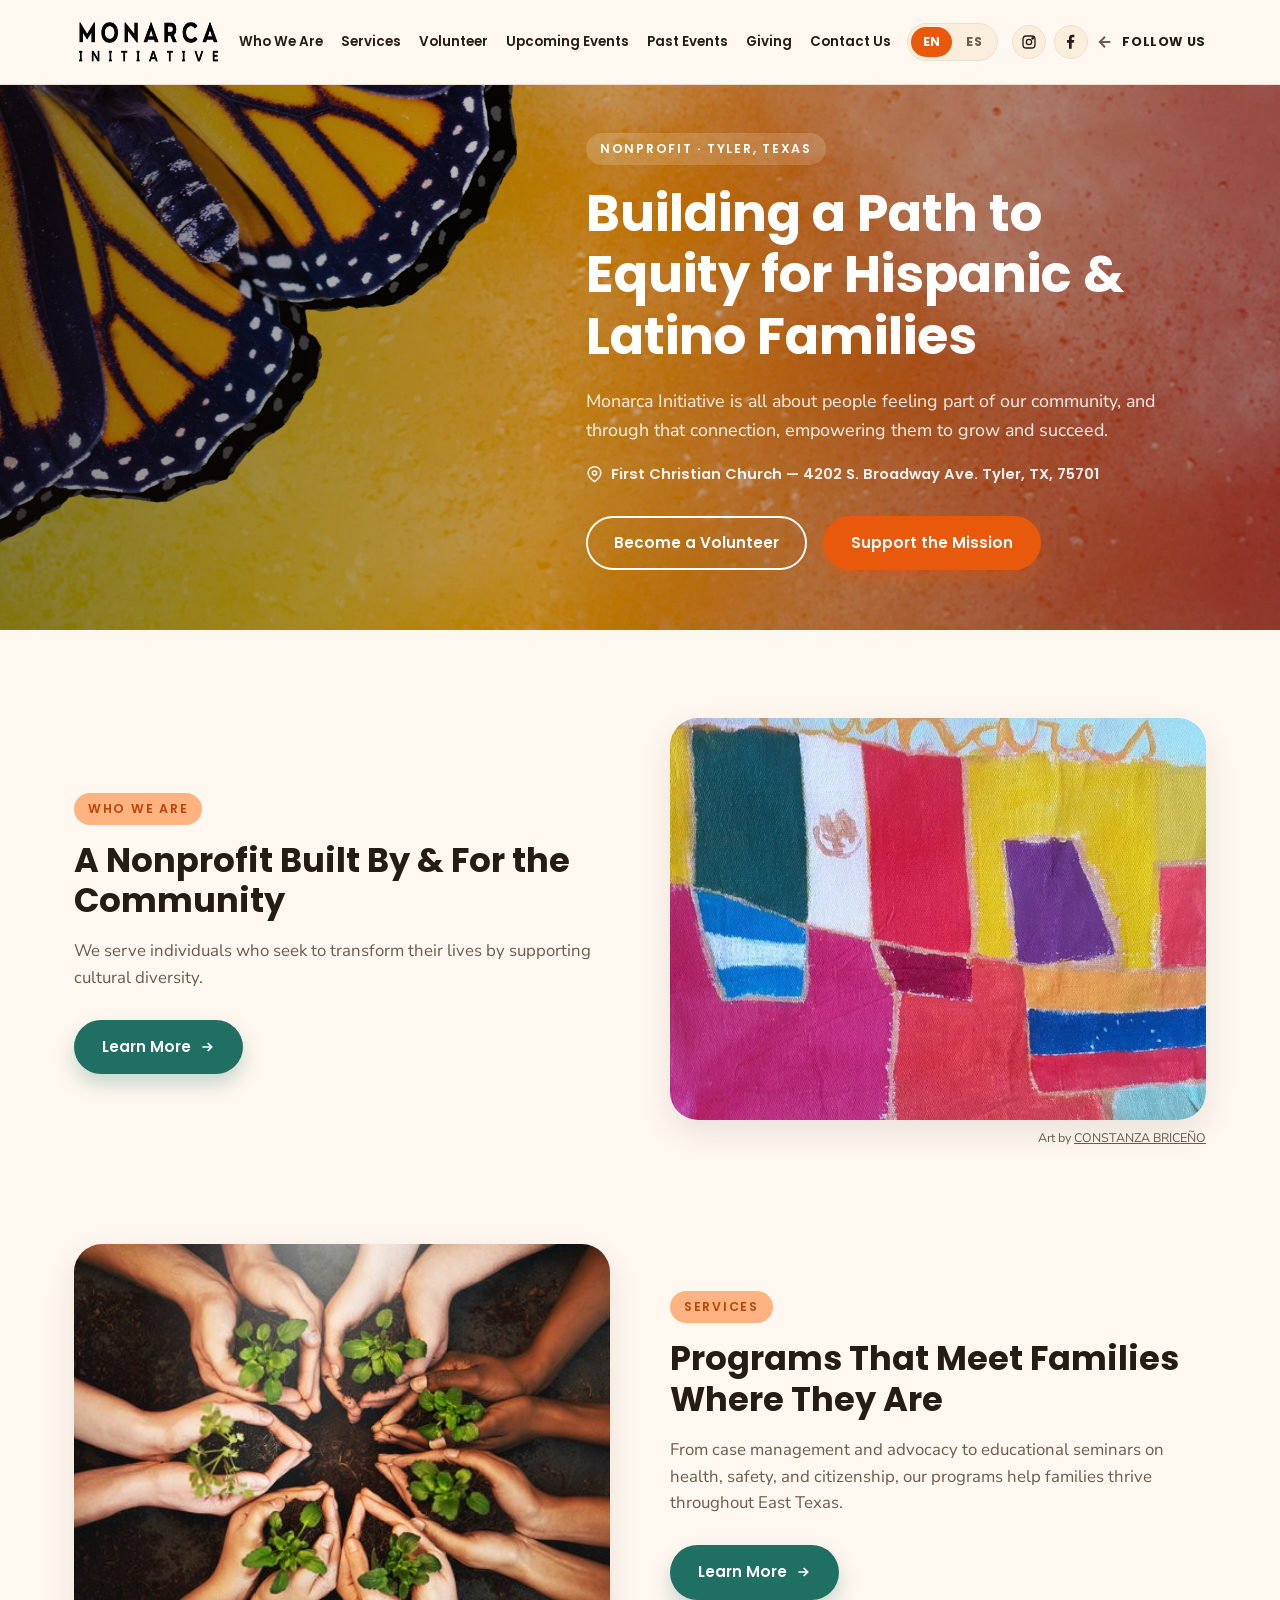
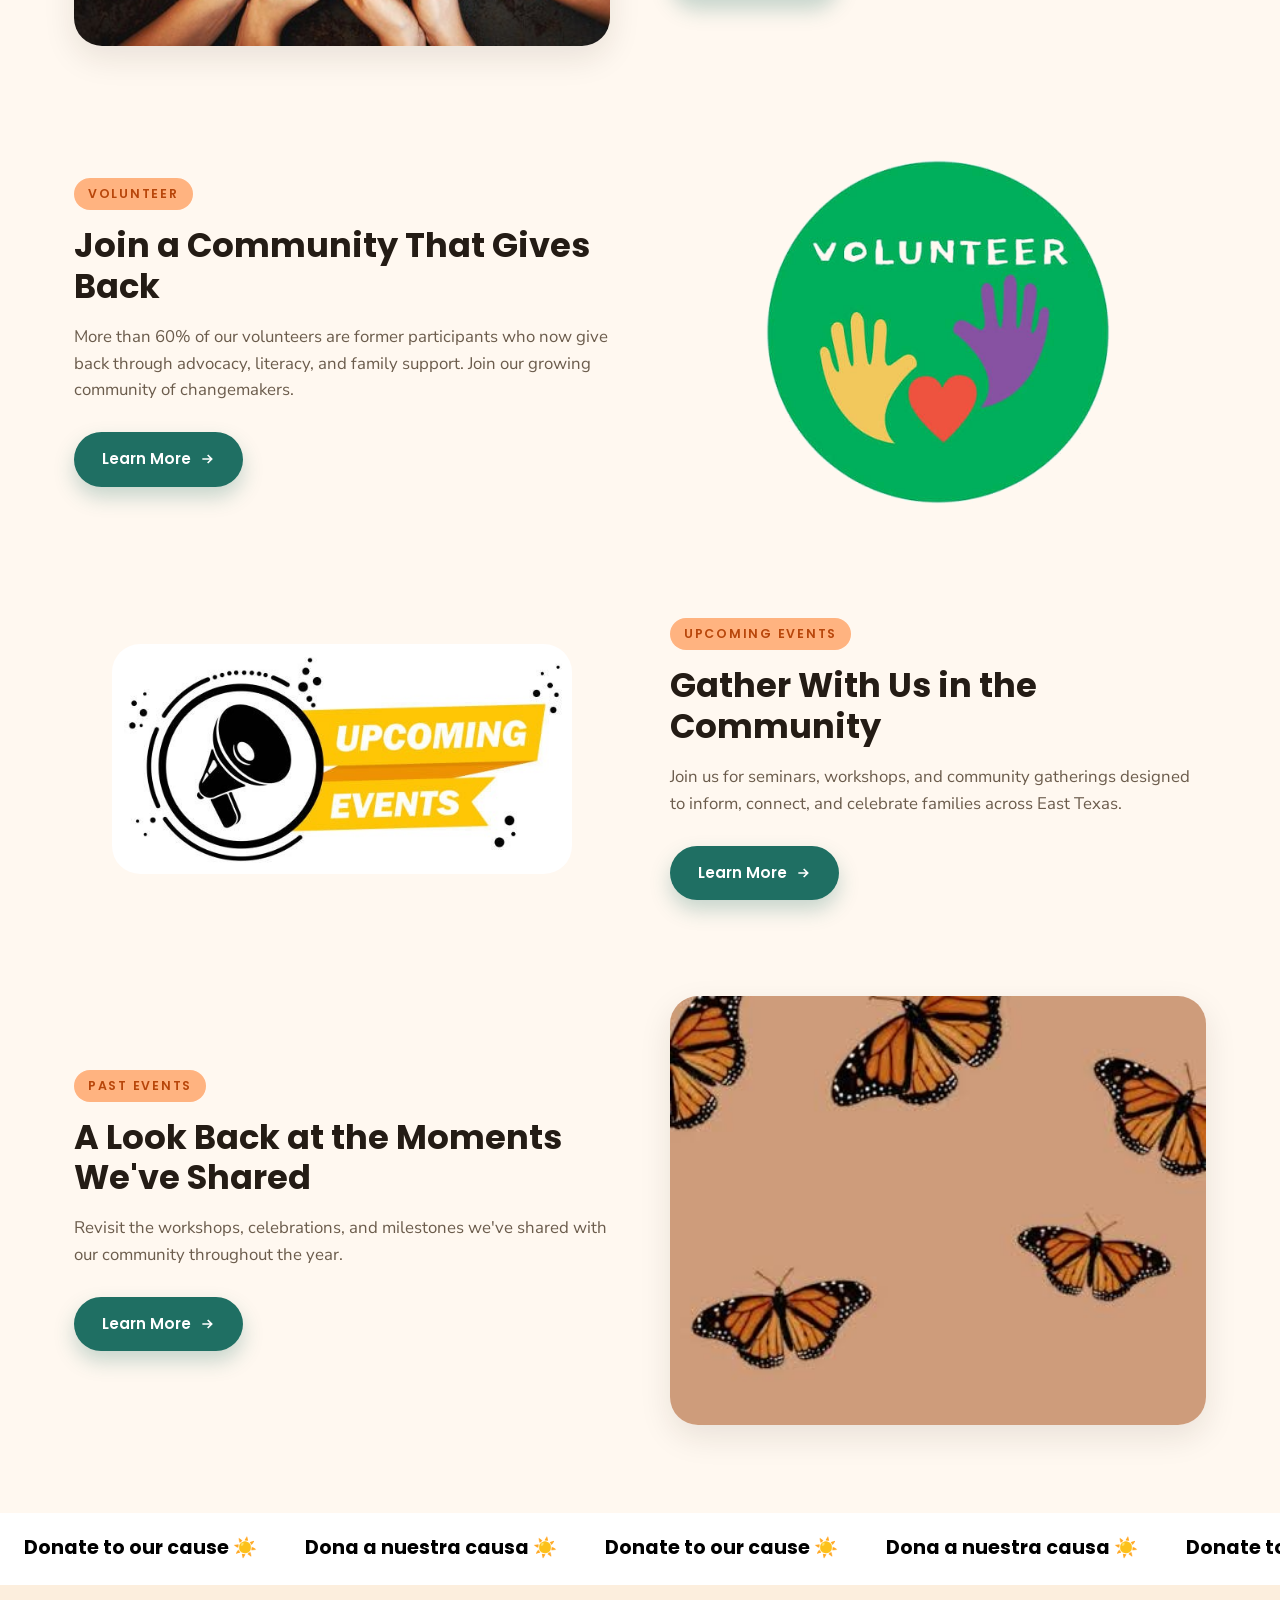
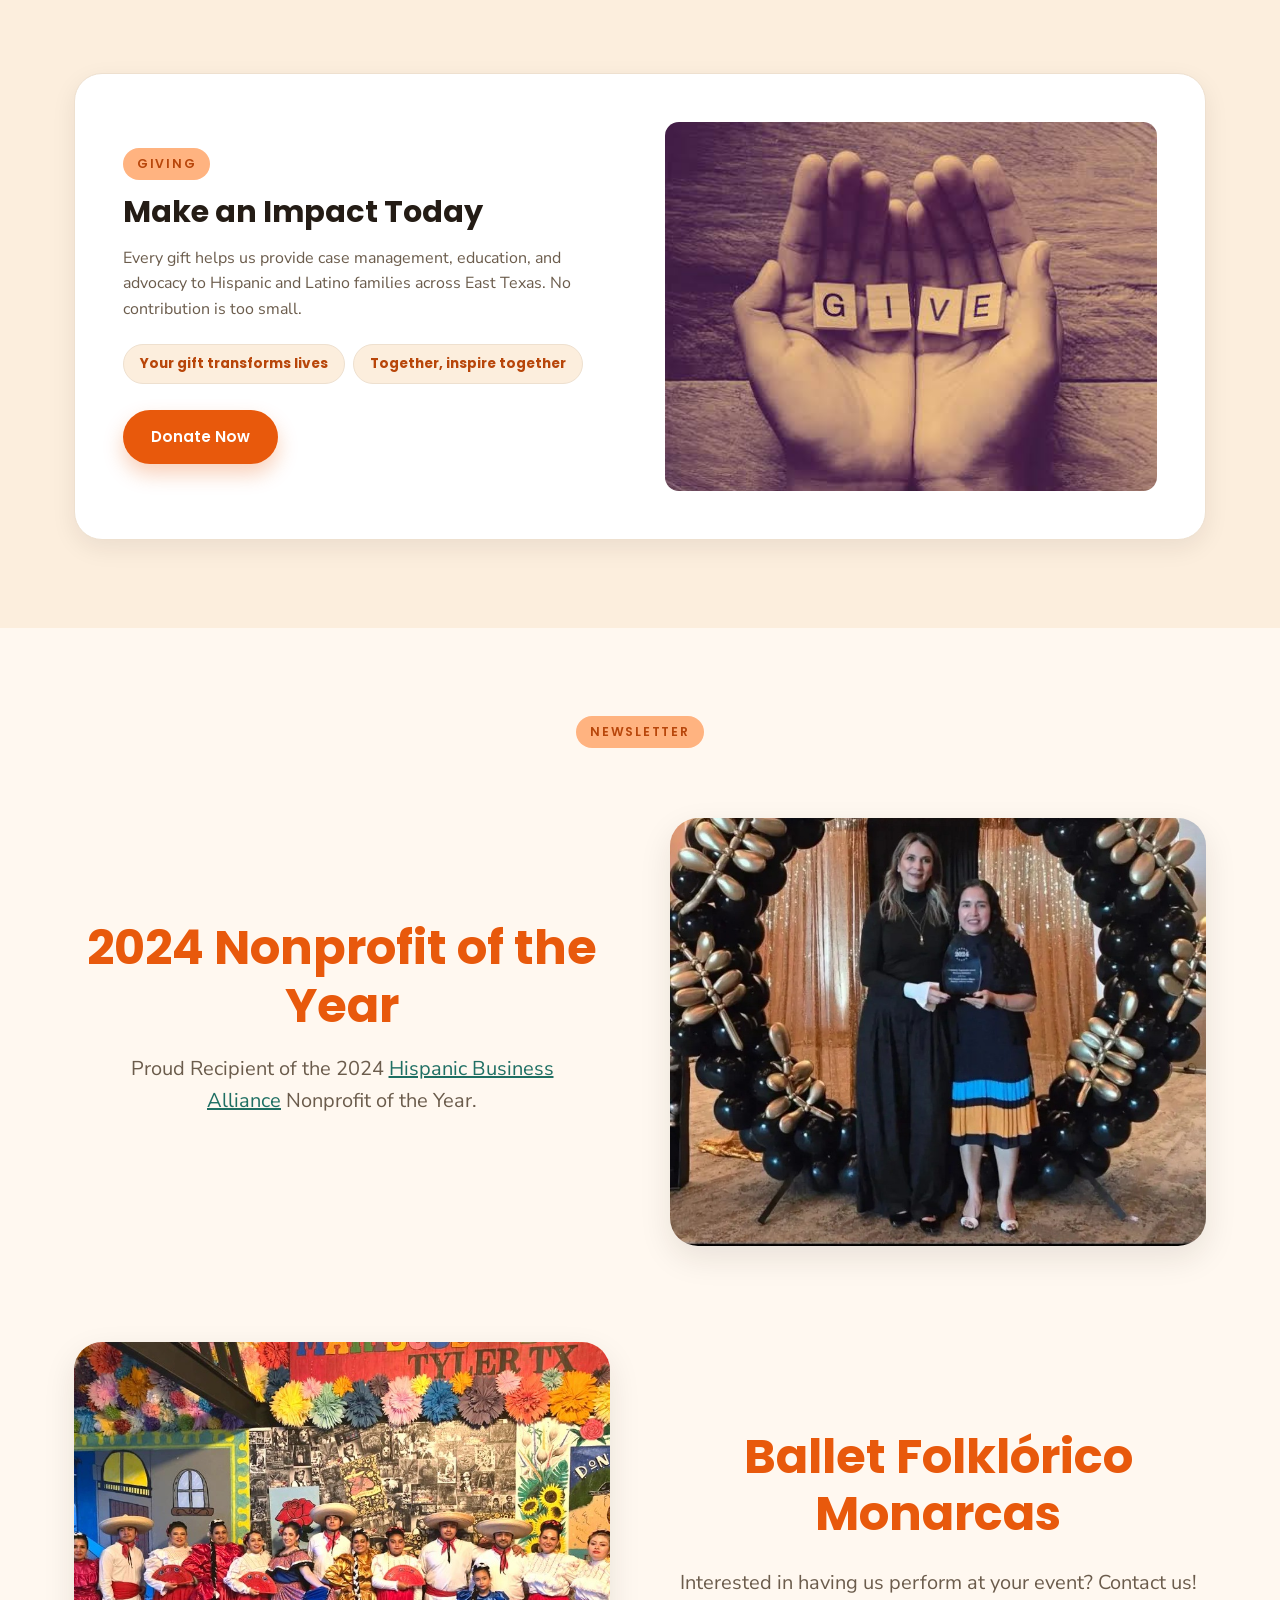
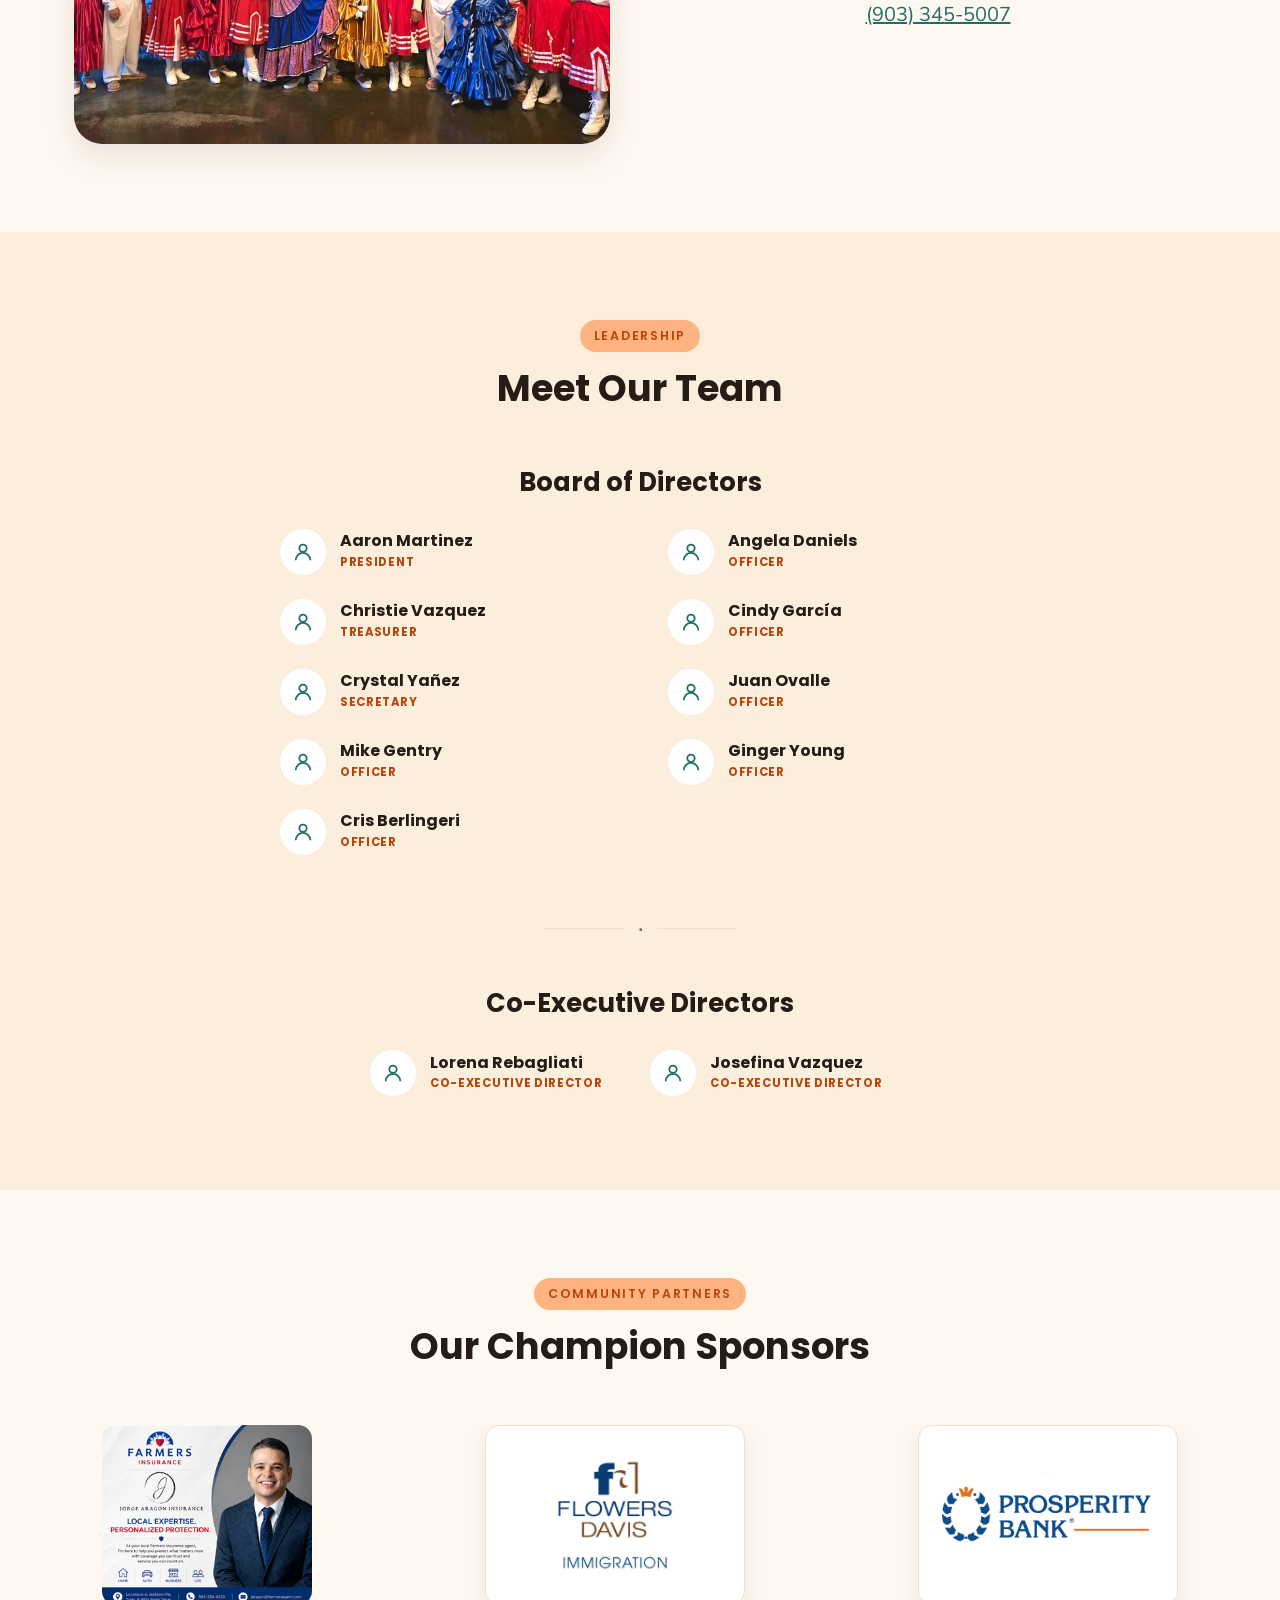
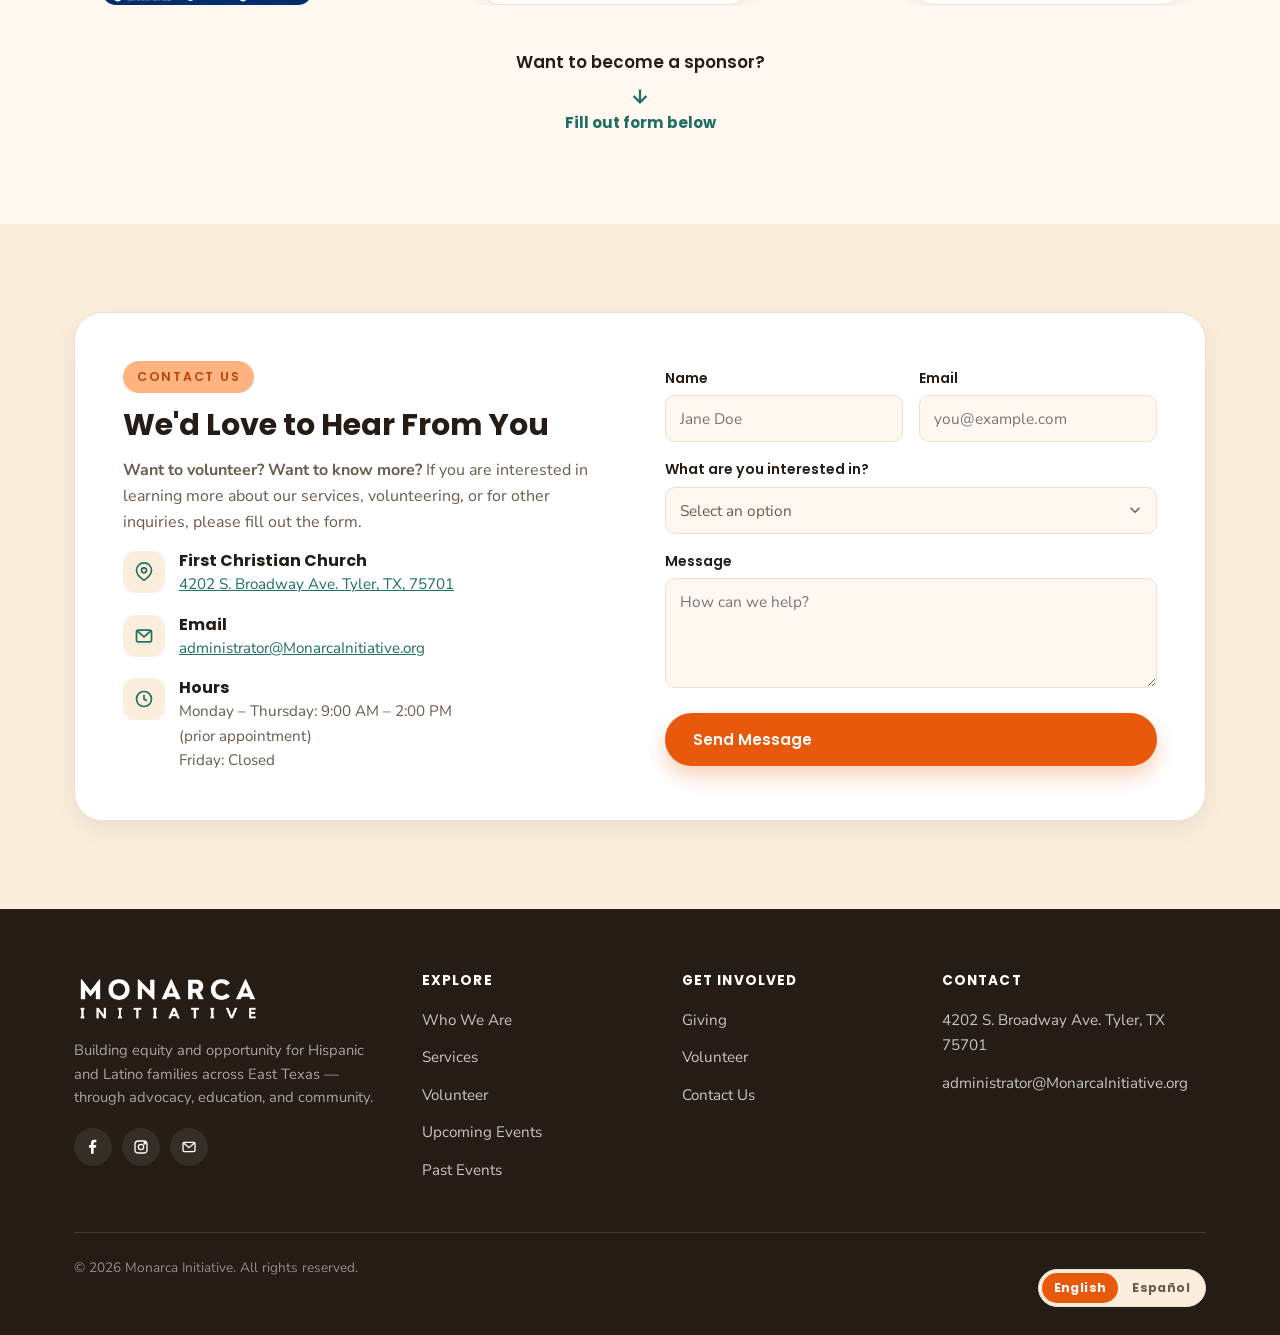
==== index.html @ 8d354c71 "Revert "Unify sponsor logo card margins" This reverts commit 6cbeeadde4ecf2306c6e0a07e7d28c7cda08947" ====
<!doctype html>
<html lang="en">
<head>
<meta charset="UTF-8">
<meta name="viewport" content="width=device-width, initial-scale=1">
<title data-es="Monarca Initiative — Comunidad Hispana y Latina en el Este de Texas">Monarca Initiative — Serving Hispanic &amp; Latino Families in East Texas</title>
<meta name="description" data-es="Monarca Initiative es una organización sin fines de lucro en Tyler, Texas, que promueve la equidad para las familias hispanas y latinas a través de la defensa, la educación y los servicios comunitarios." content="Monarca Initiative is a Tyler, Texas nonprofit advancing equity for Hispanic and Latino families through advocacy, education, and community services.">
<link rel="icon" href="assets/img/favicon.png" type="image/png">
<link rel="preconnect" href="https://fonts.googleapis.com">
<link rel="preconnect" href="https://fonts.gstatic.com" crossorigin>
<link href="https://fonts.googleapis.com/css2?family=Poppins:wght@600;700;800&family=Nunito+Sans:wght@400;600;700;800&display=swap" rel="stylesheet">
<link rel="stylesheet" href="assets/css/style.css">
</head>
<body>

<header class="site-header">
  <div class="container">
    <a href="index.html" class="brand">
      <img src="assets/img/logo.png" alt="Monarca Initiative logo">
    </a>
    <nav class="main-nav" id="main-nav">
      <ul>
        <li><a href="about.html" data-es="Quiénes Somos">Who We Are</a></li>
        <li><a href="services.html" data-es="Servicios">Services</a></li>
        <li><a href="volunteer.html" data-es="Voluntariado">Volunteer</a></li>
        <li><a href="upcoming-events.html" data-es="Próximos Eventos">Upcoming Events</a></li>
        <li><a href="past-events.html" data-es="Eventos Pasados">Past Events</a></li>
        <li><a href="giving.html" data-es="Donar">Giving</a></li>
        <li><a href="#contact" data-es="Contáctanos">Contact Us</a></li>
      </ul>
    </nav>
    <div class="header-cta">
      <div class="lang-toggle" role="group" aria-label="Language selector">
        <button type="button" data-lang-option="en" class="active" aria-pressed="true">EN</button>
        <button type="button" data-lang-option="es" aria-pressed="false">ES</button>
      </div>
      <div class="follow-us">
        <a href="https://www.instagram.com/monarcainitiative/" target="_blank" rel="noopener noreferrer" class="social-icon" aria-label="Instagram">
          <svg width="16" height="16" viewBox="0 0 24 24" fill="none" stroke="currentColor" stroke-width="2"><rect x="3" y="3" width="18" height="18" rx="5"/><circle cx="12" cy="12" r="4"/><circle cx="17.5" cy="6.5" r="1"/></svg>
        </a>
        <a href="https://www.facebook.com/people/Monarca-Initiative/100091495717951/" target="_blank" rel="noopener noreferrer" class="social-icon" aria-label="Facebook">
          <svg width="16" height="16" viewBox="0 0 24 24" fill="currentColor"><path d="M13 22v-9h3l1-4h-4V7c0-1.1.4-2 2-2h2V1.1C16.6 1 15.3 1 14 1c-3 0-5 1.8-5 5v3H6v4h3v9h4Z"/></svg>
        </a>
        <span class="follow-us-arrow" aria-hidden="true"><svg viewBox="0 0 24 24" fill="none" stroke="currentColor" stroke-width="2.5"><path d="M19 12H5M12 19l-7-7 7-7"/></svg></span>
        <span class="follow-us-label" data-es="Síguenos">Follow Us</span>
      </div>
      <button class="nav-toggle" aria-label="Toggle navigation" aria-expanded="false">
        <span></span><span></span><span></span>
      </button>
    </div>
  </div>
</header>

<main>

  <!-- HERO -->
  <section class="hero">
    <div class="container">
      <div class="hero-copy">
        <span class="hero-eyebrow" data-es="Sin Fines de Lucro · Tyler, Texas">Nonprofit · Tyler, Texas</span>
        <h1 data-es="Construyendo un camino hacia la equidad para las familias hispanas y latinas">Building a Path to Equity for Hispanic &amp; Latino Families</h1>
        <p data-es="En Monarca Initiative todo se trata de que las personas se sientan parte de nuestra comunidad, y a través de esa conexión, ayudarlas a crecer y a triunfar.">Monarca Initiative is all about people feeling part of our community, and through that connection, empowering them to grow and succeed.</p>
        <a class="hero-address" href="https://www.google.com/maps/search/?api=1&amp;query=4202+S.+Broadway+Ave.+Tyler%2C+TX+75701" target="_blank" rel="noopener noreferrer">
          <svg viewBox="0 0 24 24" fill="none" stroke="currentColor" stroke-width="2"><path d="M21 10c0 6-9 12-9 12s-9-6-9-12a9 9 0 0 1 18 0Z"/><circle cx="12" cy="10" r="3"/></svg>
          <span>First Christian Church — 4202 S. Broadway Ave. Tyler, TX, 75701</span>
        </a>
        <div class="hero-actions">
          <a href="volunteer.html" class="btn btn-outline-light" data-es="Sé Voluntario">Become a Volunteer</a>
          <a href="giving.html" class="btn btn-primary" data-es="Apoya la Misión">Support the Mission</a>
        </div>
      </div>
    </div>
  </section>

  <!-- WHO WE ARE -->
  <section class="section" id="who-we-are">
    <div class="container">
      <div class="feature-row">
        <div class="feature-copy">
          <span class="eyebrow" data-es="Quiénes Somos">Who We Are</span>
          <h2 data-es="Una organización construida por y para la comunidad">A Nonprofit Built By &amp; For the Community</h2>
          <p data-es="Servimos a las personas que buscan transformar sus vidas apoyando la diversidad cultural.">We serve individuals who seek to transform their lives by supporting cultural diversity.</p>
          <a href="about.html" class="btn btn-secondary">
            <span data-es="Conoce Más">Learn More</span>
            <svg viewBox="0 0 24 24" fill="none" stroke="currentColor" stroke-width="2.5"><path d="M5 12h14M13 6l6 6-6 6"/></svg>
          </a>
        </div>
        <div class="feature-media-wrap">
          <div class="feature-media">
            <img src="assets/img/who-we-are-art.jpg" alt="Colorful painted mural of flags celebrating the Hispanic and Latino community">
          </div>
          <span class="media-credit">Art by <a href="https://www.cbriceno.art/" target="_blank" rel="noopener noreferrer">CONSTANZA BRICEÑO</a></span>
        </div>
      </div>

      <!-- SERVICES -->
      <div class="feature-row" id="services">
        <div class="feature-media">
          <img src="assets/img/services-hands-plants.jpg" alt="A circle of hands from different people each holding a small growing seedling">
        </div>
        <div class="feature-copy">
          <span class="eyebrow" data-es="Servicios">Services</span>
          <h2 data-es="Programas que satisfacen a las familias donde están">Programs That Meet Families Where They Are</h2>
          <p data-es="Desde la gestión de casos y la defensa hasta seminarios educativos sobre salud, seguridad y ciudadanía, nuestros programas ayudan a las familias a prosperar en el este de Texas.">From case management and advocacy to educational seminars on health, safety, and citizenship, our programs help families thrive throughout East Texas.</p>
          <a href="services.html" class="btn btn-secondary">
            <span data-es="Conoce Más">Learn More</span>
            <svg viewBox="0 0 24 24" fill="none" stroke="currentColor" stroke-width="2.5"><path d="M5 12h14M13 6l6 6-6 6"/></svg>
          </a>
        </div>
      </div>

      <!-- VOLUNTEER -->
      <div class="feature-row" id="volunteer">
        <div class="feature-copy">
          <span class="eyebrow" data-es="Voluntariado">Volunteer</span>
          <h2 data-es="Únete a una comunidad de personas que retribuyen">Join a Community That Gives Back</h2>
          <p data-es="Más del 60% de nuestros voluntarios fueron antes participantes de nuestros programas. Súmate a nuestra creciente comunidad de líderes que impulsan la defensa, la alfabetización y el apoyo familiar.">More than 60% of our volunteers are former participants who now give back through advocacy, literacy, and family support. Join our growing community of changemakers.</p>
          <a href="volunteer.html" class="btn btn-secondary">
            <span data-es="Conoce Más">Learn More</span>
            <svg viewBox="0 0 24 24" fill="none" stroke="currentColor" stroke-width="2.5"><path d="M5 12h14M13 6l6 6-6 6"/></svg>
          </a>
        </div>
        <div class="feature-media feature-media--badge">
          <img src="assets/img/volunteer-icon.png" alt="Volunteer badge illustration with two hands and a heart">
        </div>
      </div>

      <!-- UPCOMING EVENTS -->
      <div class="feature-row" id="upcoming-events">
        <div class="feature-media feature-media--banner">
          <img src="assets/img/home-upcoming-events.jpg" alt="Upcoming Events banner illustration with a megaphone">
        </div>
        <div class="feature-copy">
          <span class="eyebrow" data-es="Próximos Eventos">Upcoming Events</span>
          <h2 data-es="Reúnete con nosotros en la comunidad">Gather With Us in the Community</h2>
          <p data-es="Acompáñanos en seminarios, talleres y encuentros comunitarios diseñados para informar, conectar y celebrar a las familias del este de Texas.">Join us for seminars, workshops, and community gatherings designed to inform, connect, and celebrate families across East Texas.</p>
          <a href="upcoming-events.html" class="btn btn-secondary">
            <span data-es="Conoce Más">Learn More</span>
            <svg viewBox="0 0 24 24" fill="none" stroke="currentColor" stroke-width="2.5"><path d="M5 12h14M13 6l6 6-6 6"/></svg>
          </a>
        </div>
      </div>

      <!-- PAST EVENTS -->
      <div class="feature-row" id="past-events">
        <div class="feature-copy">
          <span class="eyebrow" data-es="Eventos Pasados">Past Events</span>
          <h2 data-es="Un vistazo a los momentos que hemos compartido">A Look Back at the Moments We've Shared</h2>
          <p data-es="Revive los talleres, celebraciones y logros que hemos compartido con nuestra comunidad a lo largo del año.">Revisit the workshops, celebrations, and milestones we've shared with our community throughout the year.</p>
          <a href="past-events.html" class="btn btn-secondary">
            <span data-es="Conoce Más">Learn More</span>
            <svg viewBox="0 0 24 24" fill="none" stroke="currentColor" stroke-width="2.5"><path d="M5 12h14M13 6l6 6-6 6"/></svg>
          </a>
        </div>
        <div class="feature-media feature-media--portrait">
          <img src="assets/img/home-past-events.jpg" alt="Illustration of monarch butterflies scattered across a warm peach background">
        </div>
      </div>
    </div>
  </section>

  <!-- DONATE BANNER -->
  <div class="banner-container" aria-hidden="true">
    <div class="banner-track">
      <div class="banner-item">Donate to our cause ☀️</div>
      <div class="banner-item">Dona a nuestra causa ☀️</div>
      <div class="banner-item">Donate to our cause ☀️</div>
      <div class="banner-item">Dona a nuestra causa ☀️</div>
      <div class="banner-item">Donate to our cause ☀️</div>
      <div class="banner-item">Dona a nuestra causa ☀️</div>
      <div class="banner-item">Donate to our cause ☀️</div>
      <div class="banner-item">Dona a nuestra causa ☀️</div>
      <div class="banner-item">Donate to our cause ☀️</div>
      <div class="banner-item">Dona a nuestra causa ☀️</div>
      <div class="banner-item">Donate to our cause ☀️</div>
      <div class="banner-item">Dona a nuestra causa ☀️</div>
      <div class="banner-item">Donate to our cause ☀️</div>
      <div class="banner-item">Dona a nuestra causa ☀️</div>
      <div class="banner-item">Donate to our cause ☀️</div>
      <div class="banner-item">Dona a nuestra causa ☀️</div>
      <!-- duplicate block for seamless loop -->
      <div class="banner-item">Donate to our cause ☀️</div>
      <div class="banner-item">Dona a nuestra causa ☀️</div>
      <div class="banner-item">Donate to our cause ☀️</div>
      <div class="banner-item">Dona a nuestra causa ☀️</div>
      <div class="banner-item">Donate to our cause ☀️</div>
      <div class="banner-item">Dona a nuestra causa ☀️</div>
      <div class="banner-item">Donate to our cause ☀️</div>
      <div class="banner-item">Dona a nuestra causa ☀️</div>
      <div class="banner-item">Donate to our cause ☀️</div>
      <div class="banner-item">Dona a nuestra causa ☀️</div>
      <div class="banner-item">Donate to our cause ☀️</div>
      <div class="banner-item">Dona a nuestra causa ☀️</div>
      <div class="banner-item">Donate to our cause ☀️</div>
      <div class="banner-item">Dona a nuestra causa ☀️</div>
      <div class="banner-item">Donate to our cause ☀️</div>
      <div class="banner-item">Dona a nuestra causa ☀️</div>
    </div>
  </div>

  <!-- GIVING (compact, no Learn More) -->
  <section class="section section-alt">
    <div class="container">

      <div class="compact-row" id="giving">
        <div class="compact-copy">
          <span class="eyebrow" data-es="Donaciones">Giving</span>
          <h2 data-es="Haz un Impacto Hoy">Make an Impact Today</h2>
          <p data-es="Cada donación ayuda a brindar gestión de casos, educación y defensa a familias hispanas y latinas en todo el este de Texas. Ningún aporte es demasiado pequeño.">Every gift helps us provide case management, education, and advocacy to Hispanic and Latino families across East Texas. No contribution is too small.</p>
          <div class="stat-strip">
            <span class="stat-pill" data-es="Tu donación transforma vidas">Your gift transforms lives</span>
            <span class="stat-pill" data-es="Juntos, inspiramos juntos">Together, inspire together</span>
          </div>
          <div class="hero-actions" style="margin-top:26px;">
            <a href="giving.html" class="btn btn-primary" data-es="Donar Ahora">Donate Now</a>
          </div>
        </div>
        <div class="compact-media">
          <img src="assets/img/home-giving-tiles.jpg" alt="Cupped hands holding wooden tiles that spell GIVE" loading="lazy" style="object-position: center 15%;">
        </div>
      </div>

    </div>
  </section>

  <!-- NEWSLETTER -->
  <section class="section">
    <div class="container">
      <div class="section-head">
        <span class="eyebrow" data-es="Boletín">Newsletter</span>
      </div>

      <div class="feature-row">
        <div class="feature-copy feature-copy--centered">
          <h2 class="brand-heading" data-es="Organización del Año 2024">2024 Nonprofit of the Year</h2>
          <p><span data-es="Ganadores orgullosos del premio 2024 a la ">Proud Recipient of the 2024 </span><a href="https://www.tylerhba.org/" target="_blank" rel="noopener noreferrer">Hispanic Business Alliance</a><span data-es=" Organización Sin Fines de Lucro del Año.">&nbsp;Nonprofit of the Year.</span></p>
        </div>
        <div class="feature-media-wrap">
          <div class="feature-media feature-media--portrait">
            <img src="assets/img/award-hba-2024.jpg" alt="Monarca Initiative representatives accepting the 2024 Hispanic Business Alliance Nonprofit of the Year award">
          </div>
        </div>
      </div>

      <div class="feature-row">
        <div class="feature-media-wrap">
          <div class="feature-media">
            <img src="assets/img/ballet-folklorico-monarcas.jpg" alt="Ballet Folklórico Monarcas dancers in traditional dress at a Tyler, Texas event">
          </div>
        </div>
        <div class="feature-copy feature-copy--centered">
          <h3 class="brand-heading" data-es="Ballet Folklórico Monarcas">Ballet Folklórico Monarcas</h3>
          <p><span data-es="¿Interesado en que actuemos en tu evento? ¡Contáctanos! ">Interested in having us perform at your event? Contact us! </span><a href="tel:+19033455007">(903) 345-5007</a></p>
        </div>
      </div>
    </div>
  </section>

  <!-- BOARD OF DIRECTORS -->
  <section class="section section-alt">
    <div class="container">
      <div class="section-head">
        <span class="eyebrow" data-es="Liderazgo">Leadership</span>
        <h2 data-es="Conoce a Nuestro Equipo">Meet Our Team</h2>
      </div>

      <h3 class="leadership-title" data-es="Junta Directiva">Board of Directors</h3>
      <div class="board-grid board-grid--split">
        <div class="board-card">
          <span class="avatar"><svg width="22" height="22" viewBox="0 0 24 24" fill="none" stroke="currentColor" stroke-width="2"><circle cx="12" cy="8" r="4"/><path d="M4 21a8 8 0 0 1 16 0"/></svg></span>
          <div><h4>Aaron Martinez</h4><span data-es="Presidente">President</span></div>
        </div>
        <div class="board-card">
          <span class="avatar"><svg width="22" height="22" viewBox="0 0 24 24" fill="none" stroke="currentColor" stroke-width="2"><circle cx="12" cy="8" r="4"/><path d="M4 21a8 8 0 0 1 16 0"/></svg></span>
          <div><h4>Christie Vazquez</h4><span data-es="Tesorera">Treasurer</span></div>
        </div>
        <div class="board-card">
          <span class="avatar"><svg width="22" height="22" viewBox="0 0 24 24" fill="none" stroke="currentColor" stroke-width="2"><circle cx="12" cy="8" r="4"/><path d="M4 21a8 8 0 0 1 16 0"/></svg></span>
          <div><h4>Crystal Yañez</h4><span data-es="Secretaria">Secretary</span></div>
        </div>
        <div class="board-card">
          <span class="avatar"><svg width="22" height="22" viewBox="0 0 24 24" fill="none" stroke="currentColor" stroke-width="2"><circle cx="12" cy="8" r="4"/><path d="M4 21a8 8 0 0 1 16 0"/></svg></span>
          <div><h4>Mike Gentry</h4><span data-es="Miembro de la Junta">Officer</span></div>
        </div>
        <div class="board-card">
          <span class="avatar"><svg width="22" height="22" viewBox="0 0 24 24" fill="none" stroke="currentColor" stroke-width="2"><circle cx="12" cy="8" r="4"/><path d="M4 21a8 8 0 0 1 16 0"/></svg></span>
          <div><h4>Cris Berlingeri</h4><span data-es="Miembro de la Junta">Officer</span></div>
        </div>
        <div class="board-card">
          <span class="avatar"><svg width="22" height="22" viewBox="0 0 24 24" fill="none" stroke="currentColor" stroke-width="2"><circle cx="12" cy="8" r="4"/><path d="M4 21a8 8 0 0 1 16 0"/></svg></span>
          <div><h4>Angela Daniels</h4><span data-es="Miembro de la Junta">Officer</span></div>
        </div>
        <div class="board-card">
          <span class="avatar"><svg width="22" height="22" viewBox="0 0 24 24" fill="none" stroke="currentColor" stroke-width="2"><circle cx="12" cy="8" r="4"/><path d="M4 21a8 8 0 0 1 16 0"/></svg></span>
          <div><h4>Cindy García</h4><span data-es="Miembro de la Junta">Officer</span></div>
        </div>
        <div class="board-card">
          <span class="avatar"><svg width="22" height="22" viewBox="0 0 24 24" fill="none" stroke="currentColor" stroke-width="2"><circle cx="12" cy="8" r="4"/><path d="M4 21a8 8 0 0 1 16 0"/></svg></span>
          <div><h4>Juan Ovalle</h4><span data-es="Miembro de la Junta">Officer</span></div>
        </div>
        <div class="board-card">
          <span class="avatar"><svg width="22" height="22" viewBox="0 0 24 24" fill="none" stroke="currentColor" stroke-width="2"><circle cx="12" cy="8" r="4"/><path d="M4 21a8 8 0 0 1 16 0"/></svg></span>
          <div><h4>Ginger Young</h4><span data-es="Miembro de la Junta">Officer</span></div>
        </div>
      </div>

      <div class="board-divider" aria-hidden="true"><span>&middot;</span></div>

      <h3 class="leadership-title" data-es="Co-Directoras Ejecutivas">Co-Executive Directors</h3>
      <div class="board-co-directors">
        <div class="board-card">
          <span class="avatar"><svg width="22" height="22" viewBox="0 0 24 24" fill="none" stroke="currentColor" stroke-width="2"><circle cx="12" cy="8" r="4"/><path d="M4 21a8 8 0 0 1 16 0"/></svg></span>
          <div><h4>Lorena Rebagliati</h4><span data-es="Co-Directora Ejecutiva">Co-Executive Director</span></div>
        </div>
        <div class="board-card">
          <span class="avatar"><svg width="22" height="22" viewBox="0 0 24 24" fill="none" stroke="currentColor" stroke-width="2"><circle cx="12" cy="8" r="4"/><path d="M4 21a8 8 0 0 1 16 0"/></svg></span>
          <div><h4>Josefina Vazquez</h4><span data-es="Co-Directora Ejecutiva">Co-Executive Director</span></div>
        </div>
      </div>
    </div>
  </section>

  <!-- CHAMPION SPONSORS -->
  <section class="section sponsors">
    <div class="container">
      <div class="section-head">
        <span class="eyebrow" data-es="Socios Comunitarios">Community Partners</span>
        <h2 data-es="Nuestros Patrocinadores Campeones">Our Champion Sponsors</h2>
      </div>
    </div>
    <div class="marquee-wrap">
      <div class="marquee marquee--3">
        <img class="marquee__item marquee__item--cover" src="assets/img/sponsor-farmers-jorge-aragon.png" width="210" height="180" alt="Farmers Insurance — Jorge Aragon Insurance">
        <img class="marquee__item" src="assets/img/sponsor-flowers-davis-immigration.png" width="260" height="180" alt="Flowers Davis Immigration">
        <img class="marquee__item" src="assets/img/sponsor-prosperity-bank.png" width="260" height="180" alt="Prosperity Bank">
      </div>
      <div class="marquee marquee--3 marquee--omega" aria-hidden="true">
        <img class="marquee__item marquee__item--cover" src="assets/img/sponsor-farmers-jorge-aragon.png" width="210" height="180" alt="">
        <img class="marquee__item" src="assets/img/sponsor-flowers-davis-immigration.png" width="260" height="180" alt="">
        <img class="marquee__item" src="assets/img/sponsor-prosperity-bank.png" width="260" height="180" alt="">
      </div>
    </div>
    <div class="container">
      <div class="sponsors-cta">
        <span data-es="¿Quieres ser patrocinador?">Want to become a sponsor?</span>
        <a href="#contact" class="sponsors-cta-link">
          <svg viewBox="0 0 24 24" fill="none" stroke="currentColor" stroke-width="2.5"><path d="M12 5v14M5 12l7 7 7-7"/></svg>
          <span data-es="Completa el formulario a continuación">Fill out form below</span>
        </a>
      </div>
    </div>
  </section>

  <!-- CONTACT -->
  <section class="section section-alt">
    <div class="container">

      <div class="compact-row" id="contact">
        <div class="compact-copy">
          <span class="eyebrow" data-es="Contáctanos">Contact Us</span>
          <h2 data-es="Nos encantaría saber de ti">We'd Love to Hear From You</h2>
          <p><strong><span data-es="¿Quieres ser voluntario? ¿Quieres saber más?">Want to volunteer? Want to know more?</span></strong> <span data-es="Si te interesa conocer más sobre nuestros servicios, ser voluntario o tienes otra consulta, completa el formulario a continuación.">If you are interested in learning more about our services, volunteering, or for other inquiries, please fill out the form.</span></p>
          <div class="contact-info">
            <div class="contact-info-item">
              <span class="icon-badge"><svg width="20" height="20" viewBox="0 0 24 24" fill="none" stroke="currentColor" stroke-width="2"><path d="M21 10c0 6-9 12-9 12s-9-6-9-12a9 9 0 0 1 18 0Z"/><circle cx="12" cy="10" r="3"/></svg></span>
              <div><h4>First Christian Church</h4><p><a href="https://www.google.com/maps/search/?api=1&amp;query=4202+S.+Broadway+Ave.+Tyler%2C+TX+75701" target="_blank" rel="noopener noreferrer">4202 S. Broadway Ave. Tyler, TX, 75701</a></p></div>
            </div>
            <div class="contact-info-item">
              <span class="icon-badge"><svg width="20" height="20" viewBox="0 0 24 24" fill="none" stroke="currentColor" stroke-width="2"><rect x="3" y="5" width="18" height="14" rx="2"/><path d="m4 6 8 7 8-7"/></svg></span>
              <div><h4 data-es="Correo Electrónico">Email</h4><p><a href="mailto:administrator@MonarcaInitiative.org">administrator@MonarcaInitiative.org</a></p></div>
            </div>
            <div class="contact-info-item">
              <span class="icon-badge"><svg width="20" height="20" viewBox="0 0 24 24" fill="none" stroke="currentColor" stroke-width="2"><circle cx="12" cy="12" r="9"/><path d="M12 7v5l3.5 2"/></svg></span>
              <div>
                <h4 data-es="Horario">Hours</h4>
                <p>
                  <span data-es="Lunes – Jueves: 9:00 a.m. – 2:00 p.m.">Monday – Thursday: 9:00 AM – 2:00 PM</span><br>
                  <span data-es="(con cita previa)">(prior appointment)</span><br>
                  <span data-es="Viernes: Cerrado">Friday: Closed</span>
                </p>
              </div>
            </div>
          </div>
        </div>
        <form class="contact-form" action="mailto:administrator@MonarcaInitiative.org" method="post" enctype="text/plain">
          <div class="field-row">
            <div>
              <label for="name" data-es="Nombre">Name</label>
              <input type="text" id="name" name="name" placeholder="Jane Doe" data-es-placeholder="Juana Pérez" required>
            </div>
            <div>
              <label for="email" data-es="Correo Electrónico">Email</label>
              <input type="email" id="email" name="email" placeholder="you@example.com" required>
            </div>
          </div>
          <div>
            <label for="inquiry" data-es="¿Qué te interesa?">What are you interested in?</label>
            <select id="inquiry" name="inquiry" required>
              <option value="" disabled selected data-es="Selecciona una opción">Select an option</option>
              <option value="learn-more" data-es="Conocer Más">Learn More</option>
              <option value="volunteering" data-es="Voluntariado">Volunteering</option>
              <option value="sponsorship" data-es="Ser Patrocinador">Becoming a Sponsor</option>
              <option value="other" data-es="Otra Consulta">Other Inquiry</option>
            </select>
          </div>
          <div>
            <label for="message" data-es="Mensaje">Message</label>
            <textarea id="message" name="message" rows="4" placeholder="How can we help?" data-es-placeholder="¿Cómo podemos ayudarte?" required></textarea>
          </div>
          <button type="submit" class="btn btn-primary" data-es="Enviar Mensaje">Send Message</button>
        </form>
      </div>

    </div>
  </section>

</main>

<footer class="site-footer">
  <div class="container">
    <div class="footer-grid">
      <div class="footer-brand">
        <a href="index.html" class="brand">
          <img src="assets/img/logo.png" alt="Monarca Initiative logo">
        </a>
        <p data-es="Construyendo equidad y oportunidad para las familias hispanas y latinas del este de Texas a través de la defensa, la educación y la comunidad.">Building equity and opportunity for Hispanic and Latino families across East Texas — through advocacy, education, and community.</p>
        <div class="footer-social">
          <a href="https://www.facebook.com/people/Monarca-Initiative/100091495717951/" target="_blank" rel="noopener noreferrer" aria-label="Facebook"><svg width="16" height="16" viewBox="0 0 24 24" fill="currentColor"><path d="M13 22v-9h3l1-4h-4V7c0-1.1.4-2 2-2h2V1.1C16.6 1 15.3 1 14 1c-3 0-5 1.8-5 5v3H6v4h3v9h4Z"/></svg></a>
          <a href="https://www.instagram.com/monarcainitiative/" target="_blank" rel="noopener noreferrer" aria-label="Instagram"><svg width="16" height="16" viewBox="0 0 24 24" fill="none" stroke="currentColor" stroke-width="2"><rect x="3" y="3" width="18" height="18" rx="5"/><circle cx="12" cy="12" r="4"/><circle cx="17.5" cy="6.5" r="1"/></svg></a>
          <a href="mailto:administrator@MonarcaInitiative.org" aria-label="Email"><svg width="16" height="16" viewBox="0 0 24 24" fill="none" stroke="currentColor" stroke-width="2"><rect x="3" y="5" width="18" height="14" rx="2"/><path d="m4 6 8 7 8-7"/></svg></a>
        </div>
      </div>
      <div class="footer-col">
        <h4 data-es="Explorar">Explore</h4>
        <ul>
          <li><a href="about.html" data-es="Quiénes Somos">Who We Are</a></li>
          <li><a href="services.html" data-es="Servicios">Services</a></li>
          <li><a href="volunteer.html" data-es="Voluntariado">Volunteer</a></li>
          <li><a href="upcoming-events.html" data-es="Próximos Eventos">Upcoming Events</a></li>
          <li><a href="past-events.html" data-es="Eventos Pasados">Past Events</a></li>
        </ul>
      </div>
      <div class="footer-col">
        <h4 data-es="Involúcrate">Get Involved</h4>
        <ul>
          <li><a href="giving.html" data-es="Donar">Giving</a></li>
          <li><a href="volunteer.html" data-es="Sé Voluntario">Volunteer</a></li>
          <li><a href="#contact" data-es="Contáctanos">Contact Us</a></li>
        </ul>
      </div>
      <div class="footer-col">
        <h4 data-es="Contacto">Contact</h4>
        <ul>
          <li><a href="https://www.google.com/maps/search/?api=1&amp;query=4202+S.+Broadway+Ave.+Tyler%2C+TX+75701" target="_blank" rel="noopener noreferrer">4202 S. Broadway Ave. Tyler, TX 75701</a></li>
          <li><a href="mailto:administrator@MonarcaInitiative.org">administrator@MonarcaInitiative.org</a></li>
        </ul>
      </div>
    </div>
    <div class="footer-bottom">
      <span>&copy; <span class="js-year">2026</span> Monarca Initiative. <span data-es="Todos los derechos reservados.">All rights reserved.</span></span>
      <div class="lang-toggle" role="group" aria-label="Language selector">
        <button type="button" data-lang-option="en" class="active" aria-pressed="true">English</button>
        <button type="button" data-lang-option="es" aria-pressed="false">Español</button>
      </div>
    </div>
  </div>
</footer>

<script src="assets/js/main.js"></script>
</body>
</html>
---- assets/css/style.css ----
/* ==========================================================================
   Monarca Initiative — Site Styles
   ========================================================================== */

:root {
  --color-primary: #E8590C;
  --color-primary-dark: #B8460A;
  --color-primary-light: #FFB380;
  --color-ink: #241C15;
  --color-teal: #1F6F63;
  --color-teal-dark: #16514A;
  --color-cream: #FFF8F0;
  --color-cream-deep: #FCEEDD;
  --color-white: #FFFFFF;
  --color-border: #EEE0CF;
  --color-text: #3A2E24;
  --color-text-soft: #6B5C4C;

  --font-heading: 'Poppins', 'Segoe UI', sans-serif;
  --font-body: 'Nunito Sans', 'Segoe UI', sans-serif;

  --radius-md: 14px;
  --radius-lg: 28px;
  --shadow-soft: 0 12px 32px rgba(36, 28, 21, 0.10);
  --shadow-card: 0 8px 24px rgba(36, 28, 21, 0.08);
  --container: 1180px;
}

* { box-sizing: border-box; }

html { scroll-behavior: smooth; }

body {
  margin: 0;
  font-family: var(--font-body);
  color: var(--color-text);
  background: var(--color-cream);
  line-height: 1.6;
  -webkit-font-smoothing: antialiased;
}

img { max-width: 100%; display: block; }

h1, h2, h3, h4 {
  font-family: var(--font-heading);
  color: var(--color-ink);
  line-height: 1.2;
  margin: 0 0 0.5em;
}

p { margin: 0 0 1em; }

a { color: var(--color-teal); }

.container {
  width: 100%;
  max-width: var(--container);
  margin: 0 auto;
  padding: 0 24px;
}

.eyebrow {
  display: inline-block;
  font-family: var(--font-heading);
  font-weight: 600;
  font-size: 0.78rem;
  letter-spacing: 0.14em;
  text-transform: uppercase;
  color: var(--color-primary-dark);
  background: var(--color-primary-light);
  padding: 6px 14px;
  border-radius: 999px;
  margin-bottom: 14px;
}

/* ---------- Buttons ---------- */
.btn {
  display: inline-flex;
  align-items: center;
  gap: 8px;
  font-family: var(--font-heading);
  font-weight: 600;
  font-size: 0.95rem;
  text-decoration: none;
  padding: 13px 26px;
  border-radius: 999px;
  border: 2px solid transparent;
  cursor: pointer;
  transition: transform 0.15s ease, box-shadow 0.15s ease, background 0.15s ease, color 0.15s ease;
}
.btn:hover { transform: translateY(-2px); }

.btn-primary {
  background: var(--color-primary);
  color: var(--color-white);
  box-shadow: 0 10px 20px rgba(232, 89, 12, 0.28);
}
.btn-primary:hover { background: var(--color-primary-dark); }

.btn-secondary {
  background: var(--color-teal);
  color: var(--color-white);
  box-shadow: 0 10px 20px rgba(31, 111, 99, 0.25);
}
.btn-secondary:hover { background: var(--color-teal-dark); }

.btn-outline {
  background: transparent;
  color: var(--color-ink);
  border-color: var(--color-ink);
}
.btn-outline:hover { background: var(--color-ink); color: var(--color-white); }

.btn-outline-light {
  background: transparent;
  color: var(--color-white);
  border-color: var(--color-white);
}
.btn-outline-light:hover { background: var(--color-white); color: var(--color-ink); }

.btn svg { width: 16px; height: 16px; }

/* ---------- Header ---------- */
.site-header {
  position: sticky;
  top: 0;
  z-index: 100;
  background: rgba(255, 248, 240, 0.97);
  border-bottom: 1px solid var(--color-border);
}

.site-header .container {
  display: flex;
  align-items: center;
  justify-content: space-between;
  flex-wrap: nowrap;
  min-height: 84px;
  gap: 16px;
}

.brand {
  display: flex;
  align-items: center;
  gap: 12px;
  text-decoration: none;
}
.brand img { width: auto; height: 52px; }

.main-nav ul {
  display: flex;
  align-items: center;
  gap: 18px;
  list-style: none;
  margin: 0;
  padding: 0;
}
.main-nav a {
  font-family: var(--font-heading);
  font-weight: 600;
  font-size: 0.84rem;
  color: var(--color-ink);
  text-decoration: none;
  position: relative;
  padding: 6px 0;
  white-space: nowrap;
}
.main-nav a:hover,
.main-nav a.active { color: var(--color-primary); }
.main-nav a::after {
  content: "";
  position: absolute;
  left: 0; right: 0; bottom: -2px;
  height: 2px;
  background: var(--color-primary);
  transform: scaleX(0);
  transform-origin: left;
  transition: transform 0.2s ease;
}
.main-nav a:hover::after,
.main-nav a.active::after { transform: scaleX(1); }

.header-cta { display: flex; align-items: center; gap: 14px; }

.lang-toggle {
  display: inline-flex;
  align-items: center;
  background: var(--color-cream-deep);
  border: 1px solid var(--color-border);
  border-radius: 999px;
  padding: 3px;
  gap: 2px;
}
.lang-toggle button {
  font-family: var(--font-heading);
  font-weight: 700;
  font-size: 0.78rem;
  letter-spacing: 0.03em;
  border: none;
  background: transparent;
  color: var(--color-text-soft);
  padding: 6px 12px;
  border-radius: 999px;
  cursor: pointer;
  transition: background 0.15s ease, color 0.15s ease;
}
.lang-toggle button.active {
  background: var(--color-primary);
  color: var(--color-white);
}
.footer-social + .lang-toggle,
.footer-bottom .lang-toggle { margin-top: 12px; }

.follow-us {
  display: flex;
  align-items: center;
  gap: 8px;
}
.follow-us .social-icon {
  flex: none;
  width: 34px;
  height: 34px;
  border-radius: 50%;
  display: flex;
  align-items: center;
  justify-content: center;
  background: var(--color-cream-deep);
  border: 1px solid var(--color-border);
  color: var(--color-ink);
  text-decoration: none;
  transition: background 0.15s ease, color 0.15s ease, border-color 0.15s ease;
}
.follow-us .social-icon svg { width: 16px; height: 16px; }
.follow-us .social-icon:hover {
  background: var(--color-primary);
  border-color: var(--color-primary);
  color: var(--color-white);
}
.follow-us-arrow {
  display: flex;
  align-items: center;
  color: var(--color-text-soft);
}
.follow-us-arrow svg { width: 18px; height: 18px; }
.follow-us-label {
  font-family: var(--font-heading);
  font-weight: 700;
  font-size: 0.8rem;
  letter-spacing: 0.05em;
  text-transform: uppercase;
  color: var(--color-ink);
  white-space: nowrap;
}

.nav-toggle {
  display: none;
  background: none;
  border: none;
  cursor: pointer;
  padding: 8px;
}
.nav-toggle span {
  display: block;
  width: 26px;
  height: 3px;
  margin: 5px 0;
  background: var(--color-ink);
  border-radius: 2px;
  transition: transform 0.2s ease, opacity 0.2s ease;
}
.nav-toggle.open span:nth-child(1) { transform: translateY(8px) rotate(45deg); }
.nav-toggle.open span:nth-child(2) { opacity: 0; }
.nav-toggle.open span:nth-child(3) { transform: translateY(-8px) rotate(-45deg); }

/* ---------- Hero ---------- */
.hero {
  position: relative;
  overflow: hidden;
  background:
    linear-gradient(100deg, rgba(20, 14, 10, 0.55) 0%, rgba(20, 14, 10, 0.22) 45%, rgba(20, 14, 10, 0.4) 100%),
    url("../img/hero-bg.webp") left top / cover no-repeat;
  color: var(--color-white);
  padding: 48px 0 60px;
}
.hero .container {
  display: flex;
  justify-content: flex-end;
  position: relative;
  z-index: 2;
}
.hero-copy {
  max-width: 620px;
  text-align: left;
}
.hero-eyebrow {
  display: inline-block;
  font-family: var(--font-heading);
  font-weight: 600;
  font-size: 0.78rem;
  letter-spacing: 0.14em;
  text-transform: uppercase;
  background: rgba(255, 255, 255, 0.16);
  padding: 6px 14px;
  border-radius: 999px;
  margin-bottom: 18px;
}
.hero h1 {
  color: var(--color-white);
  font-size: clamp(2.2rem, 4vw, 3.2rem);
  margin-bottom: 20px;
}
.hero p {
  font-size: 1.12rem;
  color: rgba(255, 255, 255, 0.9);
  max-width: 52ch;
  margin-bottom: 18px;
}
.hero-address {
  display: inline-flex;
  align-items: center;
  gap: 8px;
  color: rgba(255, 255, 255, 0.92);
  text-decoration: none;
  font-family: var(--font-heading);
  font-weight: 600;
  font-size: 0.92rem;
  margin-bottom: 30px;
}
.hero-address svg { width: 17px; height: 17px; flex: none; }
.hero-address:hover { text-decoration: underline; }
.hero-actions { display: flex; gap: 16px; flex-wrap: wrap; }

.page-hero {
  background: linear-gradient(150deg, var(--color-teal-dark), var(--color-teal) 70%);
  color: var(--color-white);
  padding: 64px 0 80px;
  text-align: center;
}
.page-hero--compact {
  padding: 22px 0 30px;
}
.page-hero .eyebrow {
  background: rgba(255,255,255,0.16);
  color: var(--color-white);
}
.page-hero h1 { color: var(--color-white); font-size: clamp(2rem, 3.6vw, 2.75rem); }
.page-hero p { color: rgba(255,255,255,0.88); max-width: 62ch; margin: 0 auto; font-size: 1.08rem; }

/* ---------- Section shell ---------- */
.section { padding: 88px 0; }
.section-alt { background: var(--color-cream-deep); }
.section-dark {
  background: var(--color-ink);
  color: rgba(255,255,255,0.88);
}
.section-dark h2, .section-dark h3 { color: var(--color-white); }

.section-head {
  max-width: 640px;
  margin: 0 auto 56px;
  text-align: center;
}
.section-head.left { margin-left: 0; text-align: left; }
.section-head.wide { max-width: 760px; }
.section-head.wide p { font-size: 1.08rem; line-height: 1.7; }
.section-head h2 { font-size: clamp(1.7rem, 3vw, 2.3rem); }
.section-head p { color: var(--color-text-soft); font-size: 1.05rem; }

/* ---------- Feature / Learn More rows ---------- */
.feature-row {
  display: grid;
  grid-template-columns: 1fr 1fr;
  gap: 60px;
  align-items: center;
}
.feature-row:not(:last-child) { margin-bottom: 96px; }
.feature-copy .eyebrow { margin-bottom: 16px; }
.feature-copy h2 { font-size: clamp(1.6rem, 2.8vw, 2.1rem); }
.feature-copy p { color: var(--color-text-soft); font-size: 1.05rem; margin-bottom: 28px; }
.feature-list {
  list-style: none;
  margin: 0 0 28px;
  padding: 0;
  display: grid;
  gap: 10px;
}
.feature-list li {
  display: flex;
  align-items: flex-start;
  gap: 10px;
  color: var(--color-text-soft);
  font-size: 0.98rem;
}
.feature-list svg { flex: none; width: 18px; height: 18px; margin-top: 3px; color: var(--color-teal); }
.feature-list .flag-icon { flex: none; font-size: 1.15rem; line-height: 1; margin-top: 1px; }

.feature-media {
  position: relative;
  border-radius: var(--radius-lg);
  overflow: hidden;
  box-shadow: var(--shadow-soft);
  aspect-ratio: 4 / 3;
}
.feature-media img { width: 100%; height: 100%; object-fit: cover; }
.feature-media--portrait { aspect-ratio: 5 / 4; }
.feature-media--portrait img { object-position: center bottom; }
.feature-media--badge { aspect-ratio: 1 / 1; box-shadow: none; background: none; max-width: 380px; margin: 0 auto; }
.feature-media--badge img { object-fit: contain; }
.feature-media--banner { aspect-ratio: 2 / 1; box-shadow: none; background: none; max-width: 460px; margin: 0 auto; }
.feature-copy--centered { text-align: center; }
.feature-copy--centered p { margin-left: auto; margin-right: auto; font-size: 1.25rem; }
.brand-heading { color: var(--color-primary); font-size: clamp(2rem, 4.5vw, 3rem); }
.feature-copy h2.brand-heading,
.feature-copy h3.brand-heading { font-size: clamp(2rem, 4.5vw, 3rem); }
h2.brand-heading { margin-bottom: 18px; }
.media-credit {
  display: block;
  text-align: right;
  font-size: 0.78rem;
  color: var(--color-text-soft);
  margin-top: 8px;
}
.media-credit--center { text-align: center; font-style: italic; }
.media-credit a { color: inherit; text-decoration: underline; }
.media-credit a:hover { color: var(--color-primary); }

/* Compact rows (Giving / Contact) */
.compact-row {
  display: grid;
  grid-template-columns: 1fr 1fr;
  gap: 50px;
  align-items: center;
  background: var(--color-white);
  border: 1px solid var(--color-border);
  border-radius: var(--radius-lg);
  padding: 48px;
  box-shadow: var(--shadow-card);
}
.compact-row + .compact-row { margin-top: 32px; }
.compact-copy h2 { font-size: clamp(1.5rem, 2.6vw, 1.9rem); }
.compact-copy p { color: var(--color-text-soft); }
.compact-media {
  border-radius: var(--radius-md);
  overflow: hidden;
  aspect-ratio: 4 / 3;
}
.compact-media img { width: 100%; height: 100%; object-fit: cover; }

.stat-strip {
  display: flex;
  gap: 8px;
  margin-top: 22px;
  flex-wrap: wrap;
}
.stat-pill {
  background: var(--color-cream-deep);
  border: 1px solid var(--color-border);
  border-radius: 999px;
  padding: 8px 16px;
  font-family: var(--font-heading);
  font-weight: 700;
  font-size: 0.85rem;
  color: var(--color-primary-dark);
}

/* ---------- Contact form ---------- */
.contact-form { display: grid; gap: 16px; }
.contact-form .field-row { display: grid; grid-template-columns: 1fr 1fr; gap: 16px; }
.contact-form label {
  display: block;
  font-family: var(--font-heading);
  font-weight: 600;
  font-size: 0.88rem;
  margin-bottom: 6px;
  color: var(--color-ink);
}
.contact-form input,
.contact-form select,
.contact-form textarea {
  width: 100%;
  padding: 12px 14px;
  border: 1.5px solid var(--color-border);
  border-radius: 10px;
  font-family: var(--font-body);
  font-size: 0.96rem;
  background: var(--color-cream);
  color: var(--color-text);
}
.contact-form select {
  appearance: none;
  background-image: url("data:image/svg+xml,%3Csvg xmlns='http://www.w3.org/2000/svg' viewBox='0 0 24 24' fill='none' stroke='%236B5C4C' stroke-width='2'%3E%3Cpath d='m6 9 6 6 6-6'/%3E%3C/svg%3E");
  background-repeat: no-repeat;
  background-position: right 12px center;
  background-size: 18px;
  padding-right: 40px;
}
.contact-form select:invalid { color: var(--color-text-soft); }
.contact-form input:focus,
.contact-form select:focus,
.contact-form textarea:focus {
  outline: none;
  border-color: var(--color-teal);
  background-color: var(--color-white);
}
.payment-qr {
  display: inline-flex;
  align-items: center;
  gap: 8px;
  margin-top: 8px;
}
.payment-qr img {
  width: 56px;
  height: 56px;
  padding: 4px;
  background: var(--color-white);
  border: 1px solid var(--color-border);
  border-radius: 6px;
}
.payment-qr span {
  font-size: 0.78rem;
  color: var(--color-text-soft);
}

.contact-info { display: grid; gap: 18px; margin-top: 6px; }
.contact-info-item { display: flex; gap: 14px; align-items: flex-start; }
.contact-info-item .icon-badge {
  flex: none;
  width: 42px; height: 42px;
  border-radius: 12px;
  background: var(--color-cream-deep);
  color: var(--color-teal);
  display: flex; align-items: center; justify-content: center;
}
.contact-info-item h4 { margin-bottom: 2px; font-size: 1rem; }
.contact-info-item p { margin: 0; color: var(--color-text-soft); font-size: 0.95rem; }

.impact-list {
  list-style: none;
  margin: 0 auto;
  padding: 0;
  max-width: 820px;
  display: grid;
  gap: 20px;
}
.impact-list li { display: flex; gap: 16px; align-items: flex-start; }
.impact-list .icon-badge {
  flex: none;
  width: 42px; height: 42px;
  border-radius: 12px;
  background: var(--color-cream-deep);
  color: var(--color-teal);
  display: flex; align-items: center; justify-content: center;
  margin-top: 2px;
}
.impact-list p { margin: 0; color: var(--color-text-soft); font-size: 1rem; line-height: 1.6; }
.impact-list strong { color: var(--color-ink); }

/* ---------- Cards (events, services grid, team) ---------- */
.card-grid {
  display: grid;
  grid-template-columns: repeat(3, 1fr);
  gap: 28px;
}
.card {
  background: var(--color-white);
  border: 1px solid var(--color-border);
  border-radius: var(--radius-md);
  overflow: hidden;
  box-shadow: var(--shadow-card);
  display: flex;
  flex-direction: column;
}
.card-media { aspect-ratio: 16 / 10; overflow: hidden; }
.card-media img { width: 100%; height: 100%; object-fit: cover; }
.card-body { padding: 24px; display: flex; flex-direction: column; gap: 10px; flex: 1; }
.card-date {
  font-family: var(--font-heading);
  font-weight: 700;
  font-size: 0.78rem;
  letter-spacing: 0.08em;
  text-transform: uppercase;
  color: var(--color-primary-dark);
}
.card-body h3 { font-size: 1.15rem; margin-bottom: 2px; }
.card-body p { color: var(--color-text-soft); font-size: 0.95rem; margin-bottom: 0; flex: 1; }
.card-tag {
  align-self: flex-start;
  font-size: 0.75rem;
  font-weight: 700;
  letter-spacing: 0.06em;
  text-transform: uppercase;
  padding: 4px 10px;
  border-radius: 999px;
  background: var(--color-cream-deep);
  color: var(--color-teal-dark);
}
.card-link {
  margin-top: 4px;
  font-family: var(--font-heading);
  font-weight: 700;
  font-size: 0.9rem;
  text-decoration: none;
  color: var(--color-teal);
  display: inline-flex;
  align-items: center;
  gap: 6px;
}

.value-grid {
  display: grid;
  grid-template-columns: repeat(3, 1fr);
  gap: 26px;
}
.value-card {
  background: var(--color-white);
  border: 1px solid var(--color-border);
  border-radius: var(--radius-md);
  padding: 32px 26px;
  box-shadow: var(--shadow-card);
}
.value-card .icon-badge {
  width: 52px; height: 52px;
  border-radius: 14px;
  background: var(--color-primary-light);
  color: var(--color-primary-dark);
  display: flex; align-items: center; justify-content: center;
  margin-bottom: 18px;
}
.value-card h3 { font-size: 1.12rem; }
.value-card p { color: var(--color-text-soft); font-size: 0.95rem; margin: 0; }

.team-grid {
  display: grid;
  grid-template-columns: repeat(4, 1fr);
  gap: 26px;
}
.team-card { text-align: center; }
.team-photo {
  border-radius: 999px;
  overflow: hidden;
  aspect-ratio: 1/1;
  margin-bottom: 14px;
  box-shadow: var(--shadow-card);
}
.team-photo img { width: 100%; height: 100%; object-fit: cover; }
.team-card h4 { margin-bottom: 2px; font-size: 1rem; }
.team-card span { color: var(--color-primary-dark); font-weight: 600; font-size: 0.85rem; }

.timeline { display: grid; gap: 0; border-left: 3px solid var(--color-border); margin-left: 8px; }
.timeline-item { position: relative; padding: 0 0 40px 32px; }
.timeline-item:last-child { padding-bottom: 4px; }
.timeline-item::before {
  content: "";
  position: absolute;
  left: -9px; top: 2px;
  width: 16px; height: 16px;
  border-radius: 50%;
  background: var(--color-primary);
  border: 3px solid var(--color-cream);
}
.timeline-item h4 { margin-bottom: 4px; }
.timeline-item p { color: var(--color-text-soft); margin: 0; }

/* ---------- Donate banner ---------- */
.banner-container {
  overflow: hidden;
  width: 100%;
  height: 4.5rem;
  position: relative;
  white-space: nowrap;
  background: var(--color-white);
  color: #000;
}
.banner-track {
  display: flex;
  align-items: center;
  width: fit-content;
  height: 100%;
  white-space: nowrap;
  animation: banner-loop 70s linear infinite;
}
@keyframes banner-loop {
  0% { transform: translateX(0%); }
  100% { transform: translateX(-50%); }
}
.banner-item {
  display: flex;
  align-items: center;
  color: #000;
  font-family: var(--font-heading);
  font-weight: 700;
  font-size: 1.2rem;
  padding: 0.7rem 1.5rem;
  white-space: nowrap;
}
@media (prefers-reduced-motion: reduce) {
  .banner-track { animation: none; }
}

/* ---------- Board of directors ---------- */
.section-head h3 { font-size: clamp(1.25rem, 2.1vw, 1.5rem); }
.leadership-title {
  text-align: center;
  font-size: clamp(1.3rem, 2.2vw, 1.6rem);
  margin: 0 0 24px;
}
.board-grid {
  display: grid;
  grid-template-columns: repeat(3, 1fr);
  gap: 10px 24px;
}
.board-grid--split {
  grid-auto-flow: column;
  grid-template-rows: repeat(5, auto);
  grid-template-columns: repeat(2, 1fr);
  column-gap: 56px;
  max-width: 720px;
  margin: 0 auto;
}
.board-card {
  display: flex;
  align-items: center;
  gap: 14px;
  padding: 6px 0;
}
.board-card .avatar {
  flex: none;
  width: 46px;
  height: 46px;
  border-radius: 50%;
  background: var(--color-white);
  color: var(--color-teal);
  display: flex;
  align-items: center;
  justify-content: center;
}
.board-card h4 { margin: 0; font-size: 1rem; }
.board-card span {
  display: block;
  font-family: var(--font-heading);
  font-weight: 700;
  font-size: 0.72rem;
  letter-spacing: 0.06em;
  text-transform: uppercase;
  color: var(--color-primary-dark);
  margin-top: 2px;
}
.board-divider {
  display: flex;
  align-items: center;
  justify-content: center;
  gap: 14px;
  margin: 48px 0 40px;
  color: var(--color-text-soft);
  font-size: 1.5rem;
}
.board-divider::before,
.board-divider::after {
  content: "";
  height: 1px;
  width: 80px;
  background: var(--color-border);
}
.board-co-directors {
  display: flex;
  justify-content: center;
  gap: 20px;
  flex-wrap: wrap;
}
.board-co-directors .board-card { min-width: 260px; }

/* ---------- Champion sponsors ---------- */
.sponsors { overflow: hidden; }
.marquee-wrap {
  overflow: hidden;
  width: 100%;
  display: flex;
}
.marquee {
  display: flex;
  align-items: center;
  justify-content: space-around;
  flex: 0 0 100%;
  min-width: 100%;
  gap: 16px;
  padding: 0 24px;
  animation: marquee-scroll 22s linear infinite;
}
@keyframes marquee-scroll {
  from { transform: translateX(0); }
  to { transform: translateX(-100%); }
}
.marquee__item {
  flex-shrink: 0;
  box-sizing: border-box;
  width: 260px;
  height: 180px;
  object-fit: contain;
  background: var(--color-white);
  border: 1px solid var(--color-border);
  border-radius: var(--radius-md);
  box-shadow: var(--shadow-card);
  padding: 14px;
}
.marquee__item--cover {
  width: 210px;
  height: 180px;
  object-fit: cover;
  padding: 0;
  border: none;
  box-shadow: none;
  border-radius: var(--radius-md);
}
@media (prefers-reduced-motion: reduce) {
  .marquee { animation: none; }
}
.sponsors-cta {
  display: flex;
  flex-direction: column;
  align-items: center;
  justify-content: center;
  gap: 10px;
  margin-top: 44px;
  font-family: var(--font-heading);
  font-weight: 600;
  font-size: 1.05rem;
  color: var(--color-ink);
}
.sponsors-cta-link {
  display: flex;
  flex-direction: column;
  align-items: center;
  gap: 4px;
  color: var(--color-teal);
  text-decoration: none;
  font-weight: 700;
  font-size: 0.95rem;
}
.sponsors-cta-link svg {
  width: 22px;
  height: 22px;
  animation: sponsors-arrow-bounce 1.6s ease-in-out infinite;
}
.sponsors-cta-link:hover { color: var(--color-teal-dark); }
@keyframes sponsors-arrow-bounce {
  0%, 100% { transform: translateY(0); }
  50% { transform: translateY(5px); }
}
@media (prefers-reduced-motion: reduce) {
  .sponsors-cta-link svg { animation: none; }
}

/* ---------- CTA banner ---------- */
.cta-banner {
  background: linear-gradient(135deg, var(--color-primary) 0%, var(--color-primary-dark) 100%);
  border-radius: var(--radius-lg);
  padding: 56px;
  color: var(--color-white);
  display: flex;
  align-items: center;
  justify-content: space-between;
  gap: 32px;
  flex-wrap: wrap;
}
.cta-banner h2 { color: var(--color-white); margin-bottom: 8px; font-size: 1.7rem; }
.cta-banner p { color: rgba(255,255,255,0.9); margin: 0; }
.cta-actions { display: flex; gap: 14px; flex-wrap: wrap; }

/* ---------- Footer ---------- */
.site-footer {
  background: var(--color-ink);
  color: rgba(255,255,255,0.75);
  padding: 64px 0 28px;
}
.footer-grid {
  display: grid;
  grid-template-columns: 1.4fr 1fr 1fr 1.2fr;
  gap: 40px;
  margin-bottom: 48px;
}
.footer-brand .brand img { filter: invert(1); }
.footer-brand p { color: rgba(255,255,255,0.6); font-size: 0.92rem; margin-top: 14px; }
.footer-social { display: flex; gap: 10px; margin-top: 18px; }
.footer-social a {
  width: 38px; height: 38px;
  border-radius: 50%;
  background: rgba(255,255,255,0.08);
  display: flex; align-items: center; justify-content: center;
  color: var(--color-white);
  text-decoration: none;
}
.footer-social a:hover { background: var(--color-primary); }
.footer-col h4 {
  color: var(--color-white);
  font-size: 0.85rem;
  letter-spacing: 0.08em;
  text-transform: uppercase;
  margin-bottom: 18px;
}
.footer-col ul { list-style: none; margin: 0; padding: 0; display: grid; gap: 12px; }
.footer-col a { color: rgba(255,255,255,0.75); text-decoration: none; font-size: 0.95rem; }
.footer-col a:hover { color: var(--color-primary-light); }
.footer-bottom {
  border-top: 1px solid rgba(255,255,255,0.12);
  padding-top: 24px;
  display: flex;
  justify-content: space-between;
  flex-wrap: wrap;
  gap: 12px;
  font-size: 0.85rem;
  color: rgba(255,255,255,0.5);
}
.footer-bottom a { color: rgba(255,255,255,0.5); }

/* ---------- Utilities ---------- */
.text-center { text-align: center; }
.mt-0 { margin-top: 0; }

/* ---------- Responsive ---------- */
@media (max-width: 980px) {
  .main-nav { position: fixed; inset: 84px 0 0 0; background: var(--color-cream); padding: 24px; transform: translateY(-12px); opacity: 0; pointer-events: none; transition: opacity 0.2s ease, transform 0.2s ease; overflow-y: auto; }
  .main-nav.open { opacity: 1; transform: translateY(0); pointer-events: auto; }
  .main-nav ul { flex-direction: column; align-items: flex-start; gap: 4px; }
  .main-nav a { display: block; padding: 14px 6px; width: 100%; border-bottom: 1px solid var(--color-border); }
  .nav-toggle { display: block; }
  .header-cta { gap: 8px; }
  .brand img { width: auto; height: 38px; }
  .follow-us-arrow, .follow-us-label { display: none; }
  .lang-toggle button { padding: 5px 8px; font-size: 0.7rem; }

  .hero-copy { max-width: 100%; }
  .hero { background-position: 75% center; }

  .feature-row { grid-template-columns: 1fr; }
  .feature-media, .feature-media-wrap { order: -1; }
  .compact-row { grid-template-columns: 1fr; padding: 32px; }
  .compact-media { order: -1; }
  .card-grid { grid-template-columns: repeat(2, 1fr); }
  .value-grid { grid-template-columns: repeat(2, 1fr); }
  .team-grid { grid-template-columns: repeat(2, 1fr); }
  .board-grid { grid-template-columns: repeat(2, 1fr); }
  .footer-grid { grid-template-columns: repeat(2, 1fr); }
}

@media (max-width: 620px) {
  .section { padding: 64px 0; }
  .card-grid { grid-template-columns: 1fr; }
  .value-grid { grid-template-columns: 1fr; }
  .team-grid { grid-template-columns: 1fr; }
  .board-grid { grid-template-columns: 1fr; }
  .board-grid--split { grid-auto-flow: row; grid-template-rows: none; }
  .footer-grid { grid-template-columns: 1fr; gap: 32px; }
  .contact-form .field-row { grid-template-columns: 1fr; }
  .cta-banner { padding: 36px 28px; flex-direction: column; align-items: flex-start; }
}
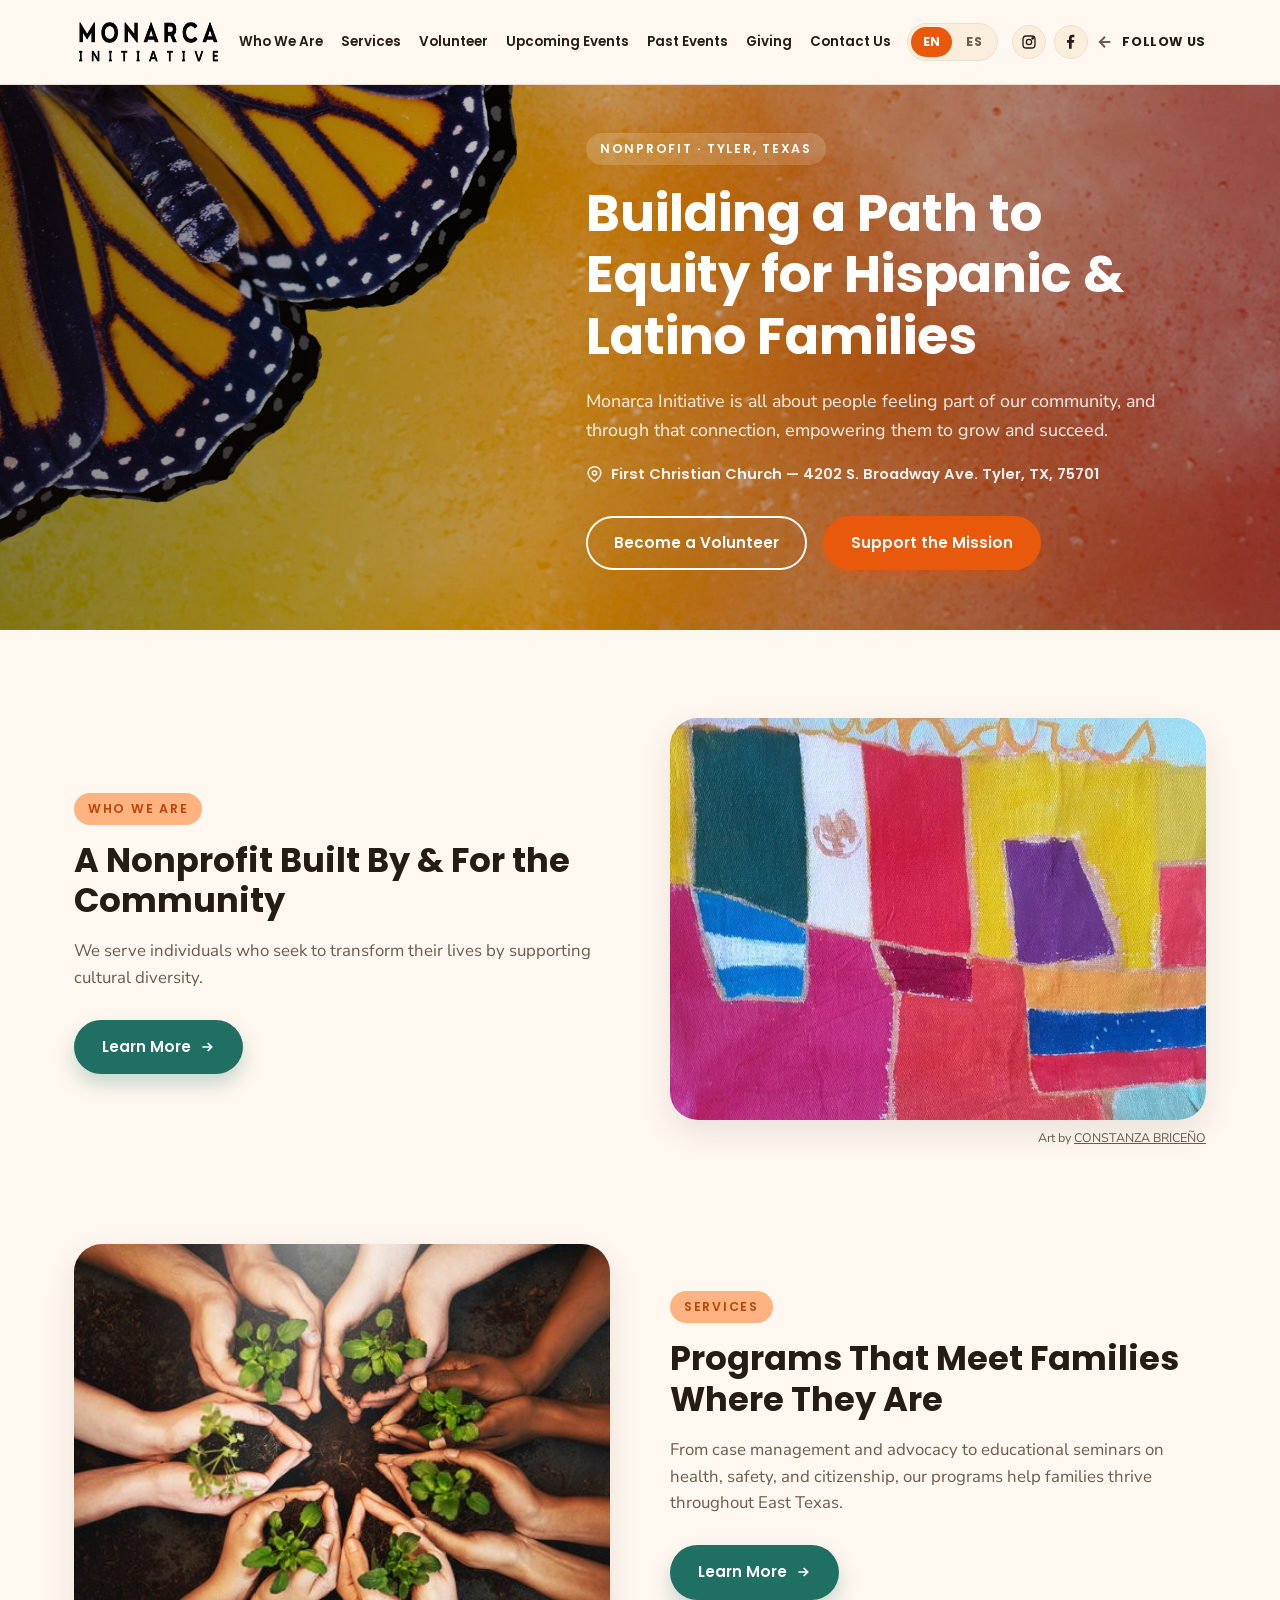
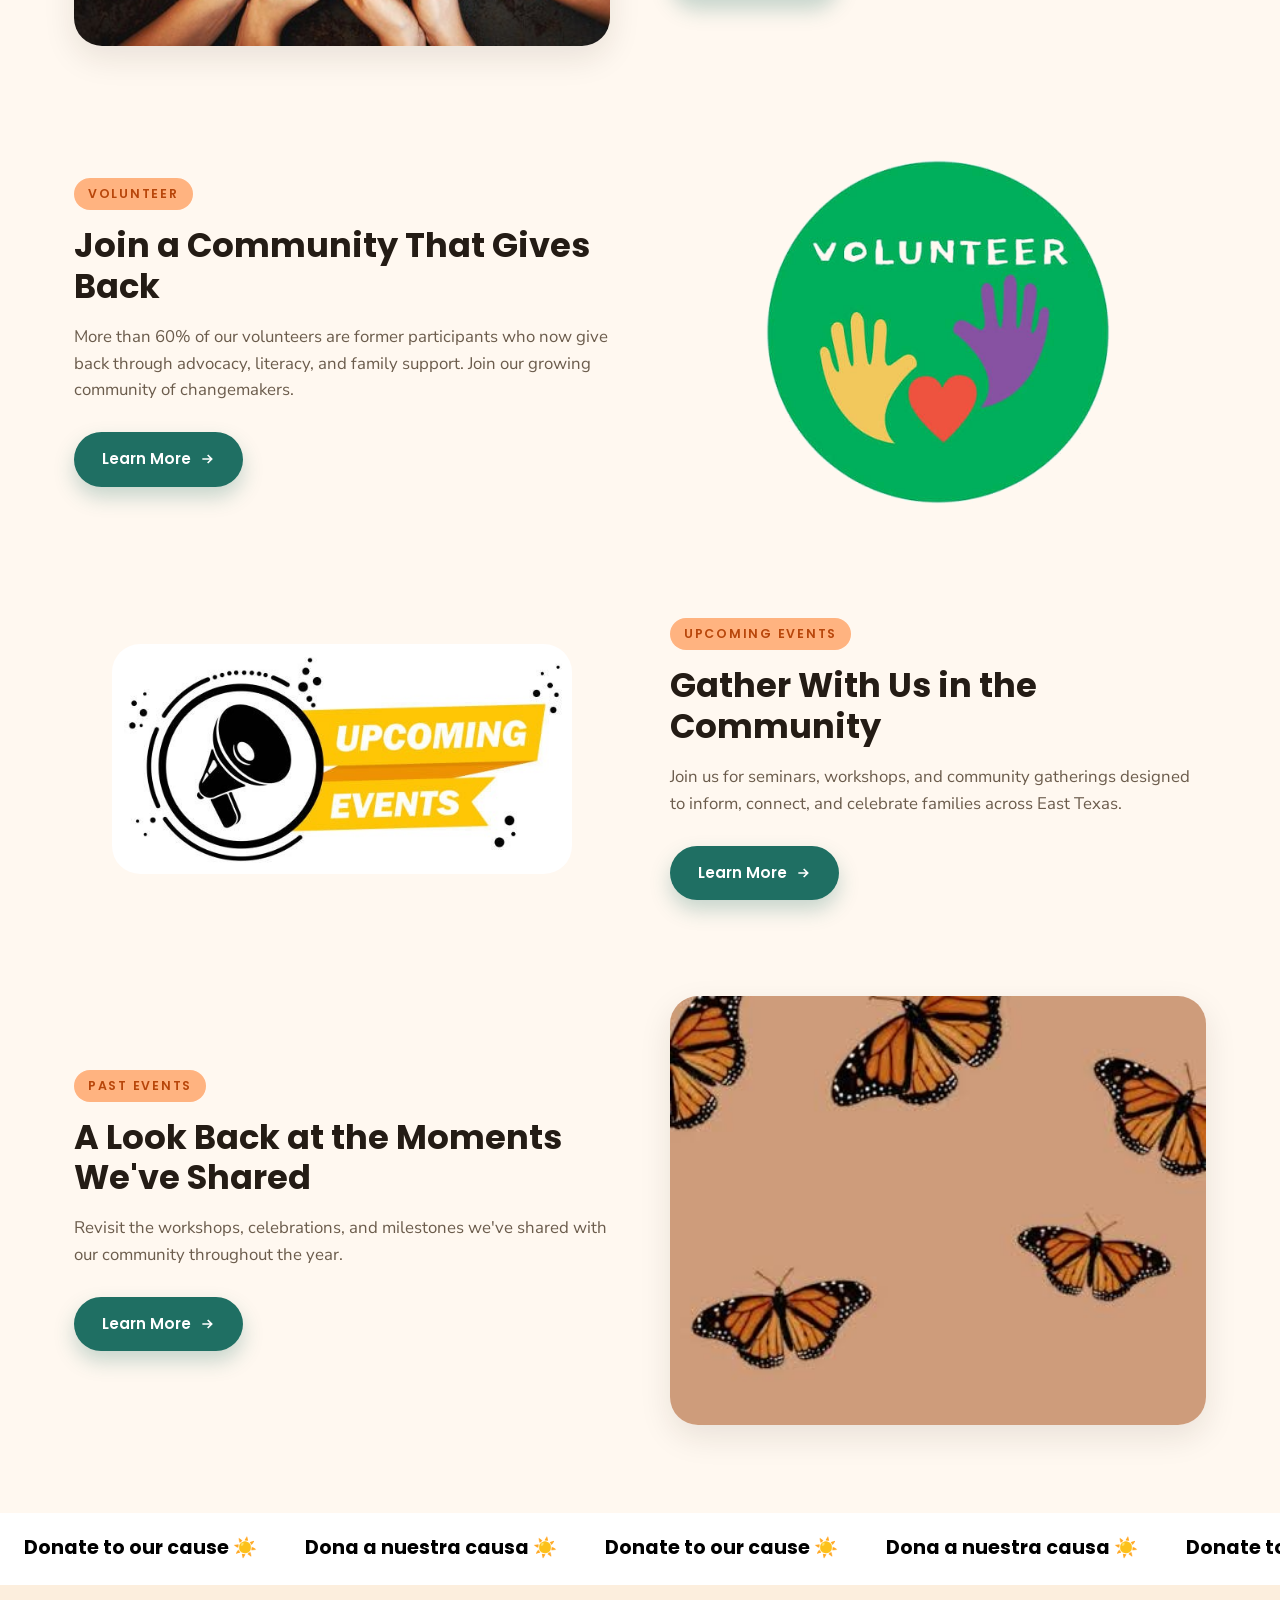
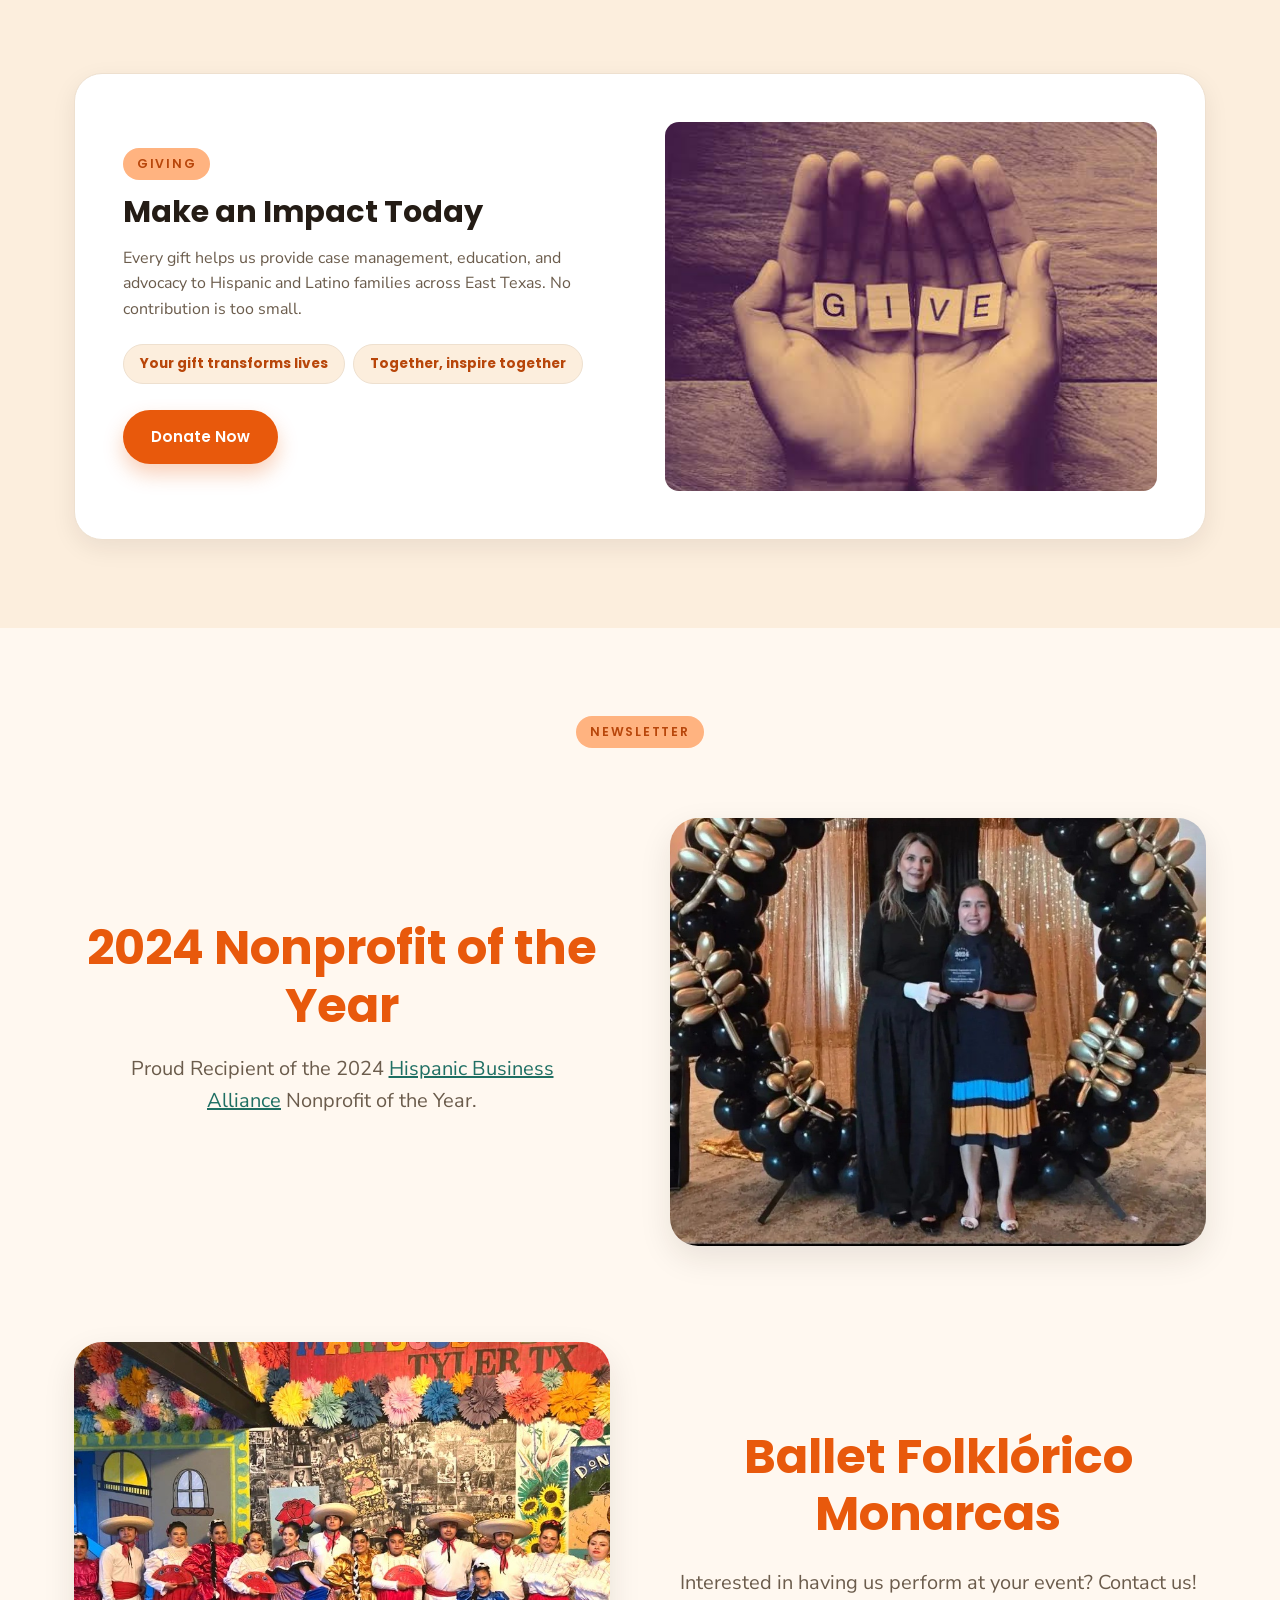
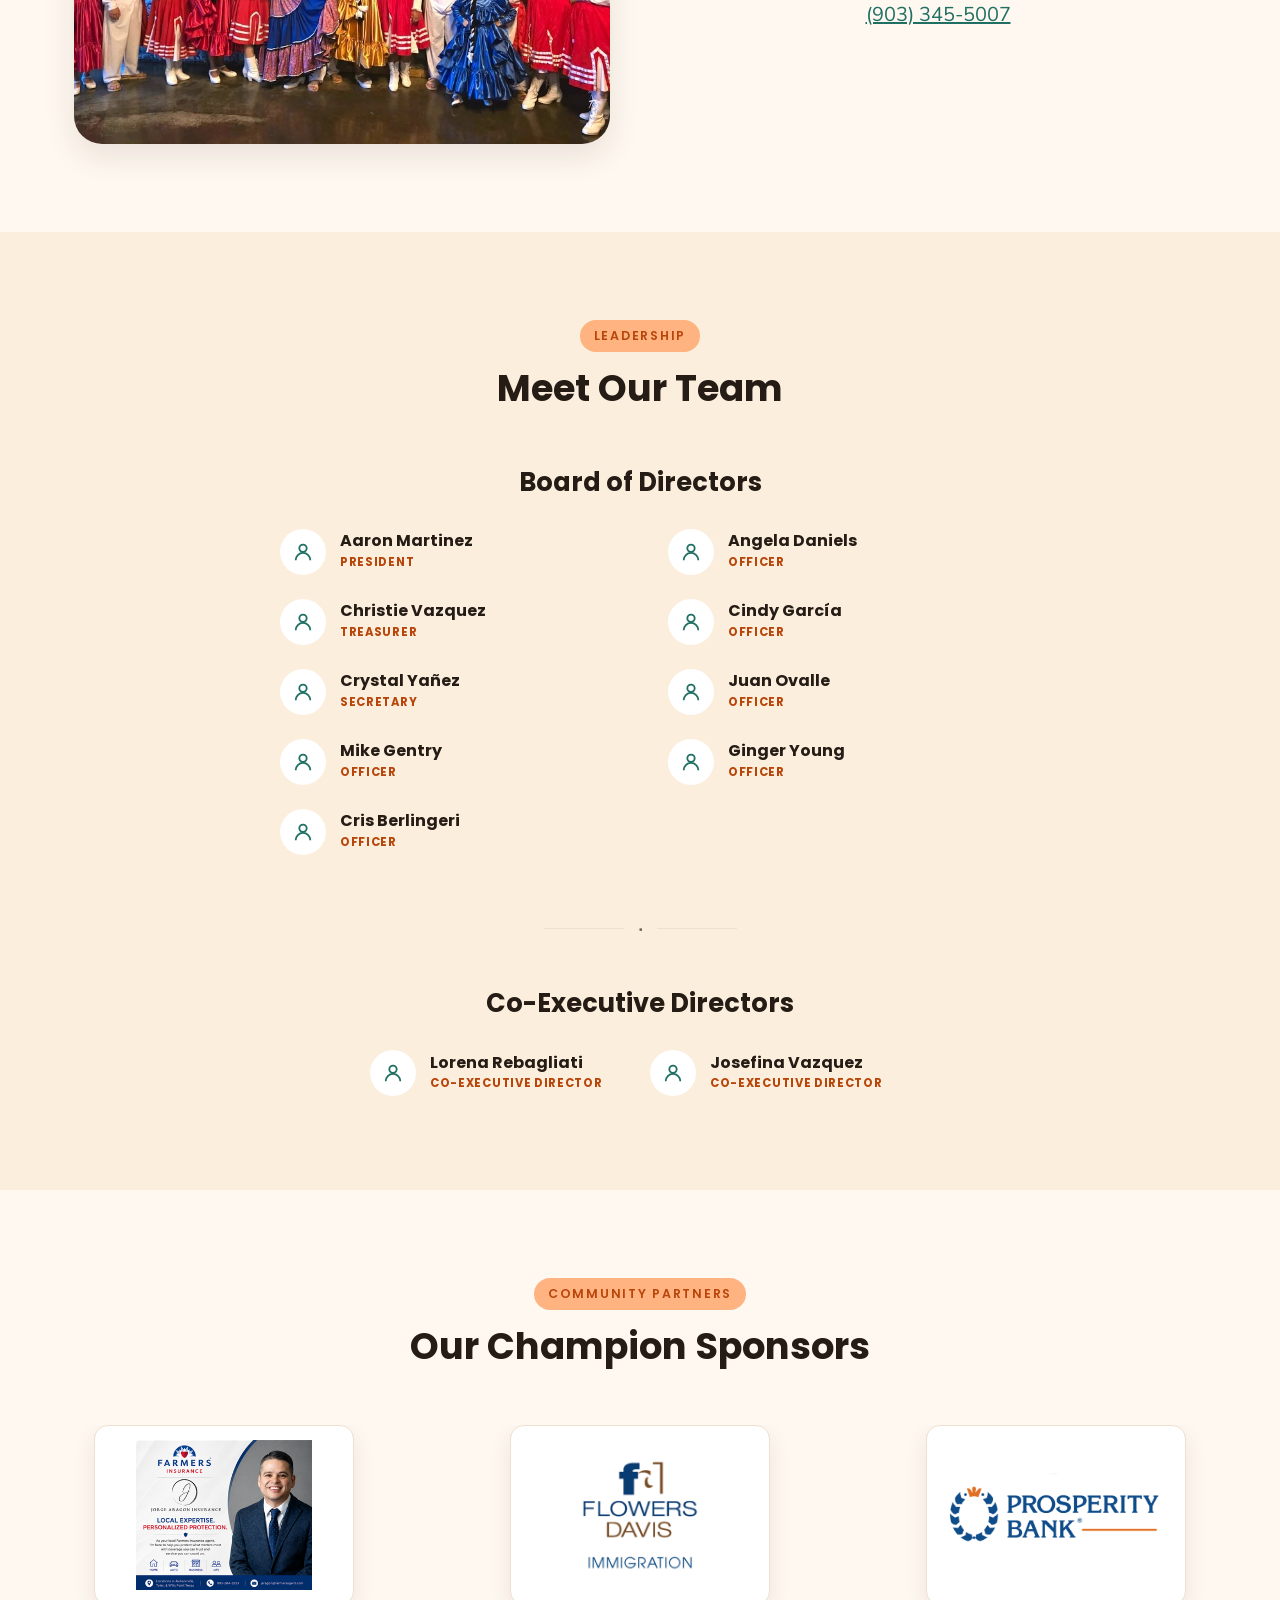
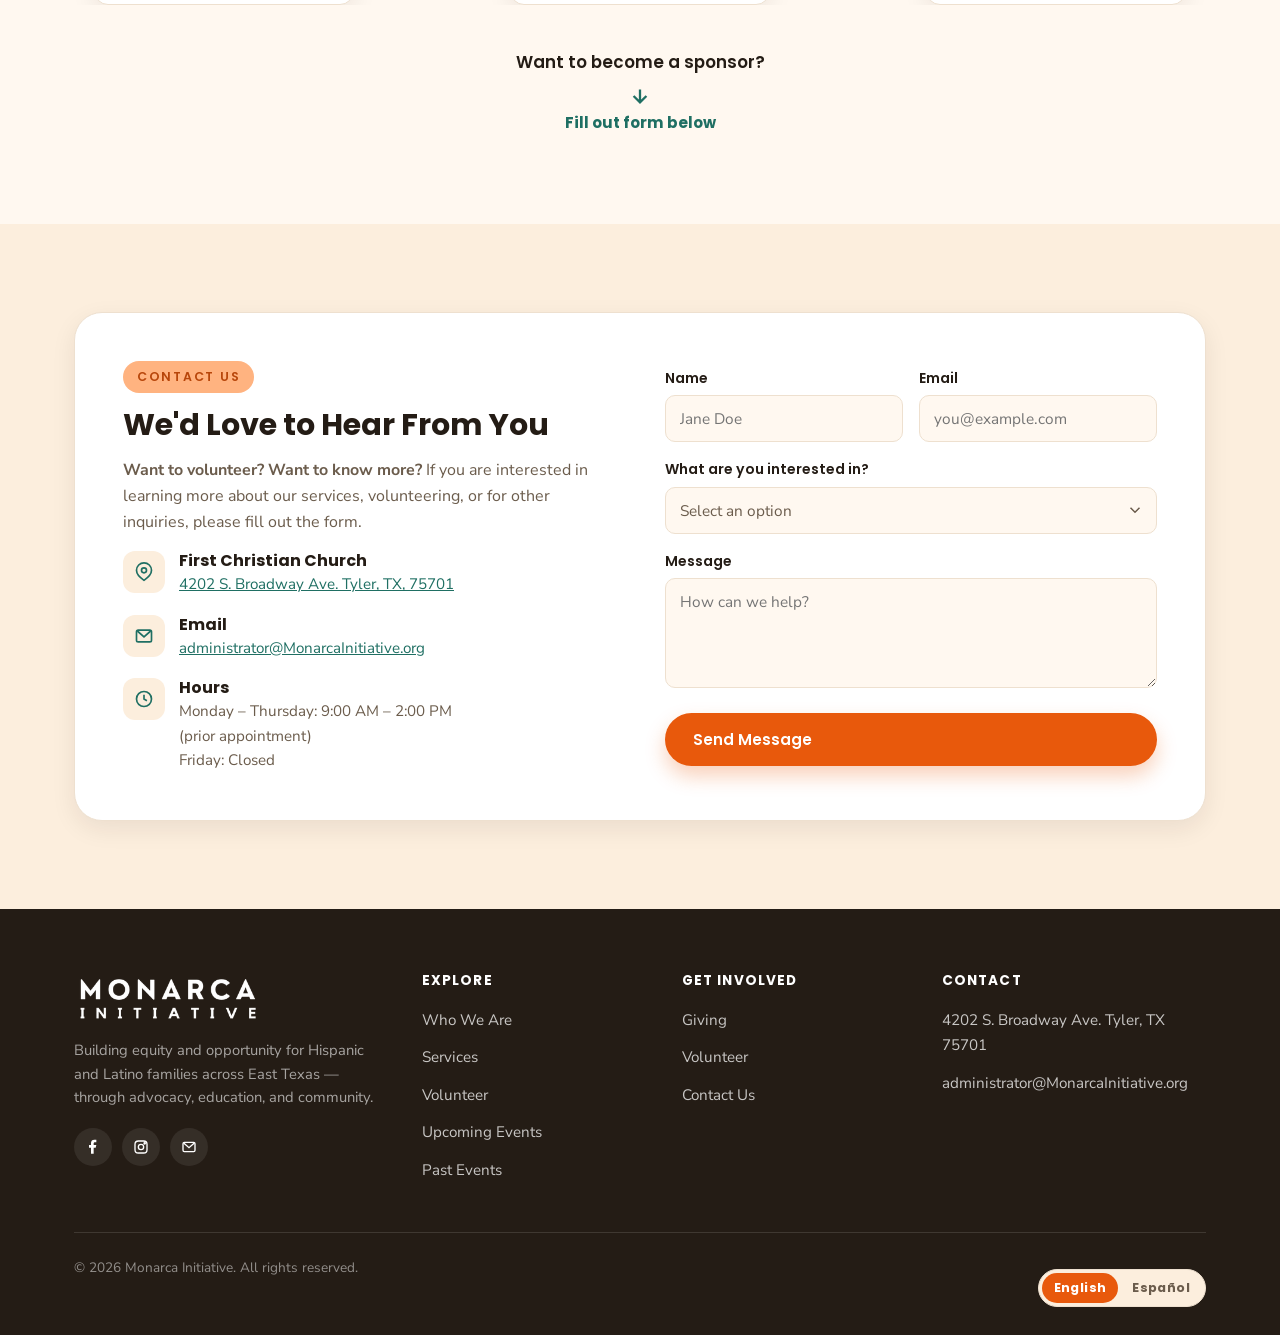
==== commit c7e1b92e: "Make all sponsor cards identical size and treatment Removed the special --cover variant so Farmers I" ====
--- a/index.html
+++ b/index.html
@@ -330,12 +330,12 @@
     </div>
     <div class="marquee-wrap">
       <div class="marquee marquee--3">
-        <img class="marquee__item marquee__item--cover" src="assets/img/sponsor-farmers-jorge-aragon.png" width="210" height="180" alt="Farmers Insurance — Jorge Aragon Insurance">
+        <img class="marquee__item" src="assets/img/sponsor-farmers-jorge-aragon.png" width="260" height="180" alt="Farmers Insurance — Jorge Aragon Insurance">
         <img class="marquee__item" src="assets/img/sponsor-flowers-davis-immigration.png" width="260" height="180" alt="Flowers Davis Immigration">
         <img class="marquee__item" src="assets/img/sponsor-prosperity-bank.png" width="260" height="180" alt="Prosperity Bank">
       </div>
       <div class="marquee marquee--3 marquee--omega" aria-hidden="true">
-        <img class="marquee__item marquee__item--cover" src="assets/img/sponsor-farmers-jorge-aragon.png" width="210" height="180" alt="">
+        <img class="marquee__item" src="assets/img/sponsor-farmers-jorge-aragon.png" width="260" height="180" alt="">
         <img class="marquee__item" src="assets/img/sponsor-flowers-davis-immigration.png" width="260" height="180" alt="">
         <img class="marquee__item" src="assets/img/sponsor-prosperity-bank.png" width="260" height="180" alt="">
       </div>
--- a/assets/css/style.css
+++ b/assets/css/style.css
@@ -801,15 +801,6 @@
   box-shadow: var(--shadow-card);
   padding: 14px;
 }
-.marquee__item--cover {
-  width: 210px;
-  height: 180px;
-  object-fit: cover;
-  padding: 0;
-  border: none;
-  box-shadow: none;
-  border-radius: var(--radius-md);
-}
 @media (prefers-reduced-motion: reduce) {
   .marquee { animation: none; }
 }
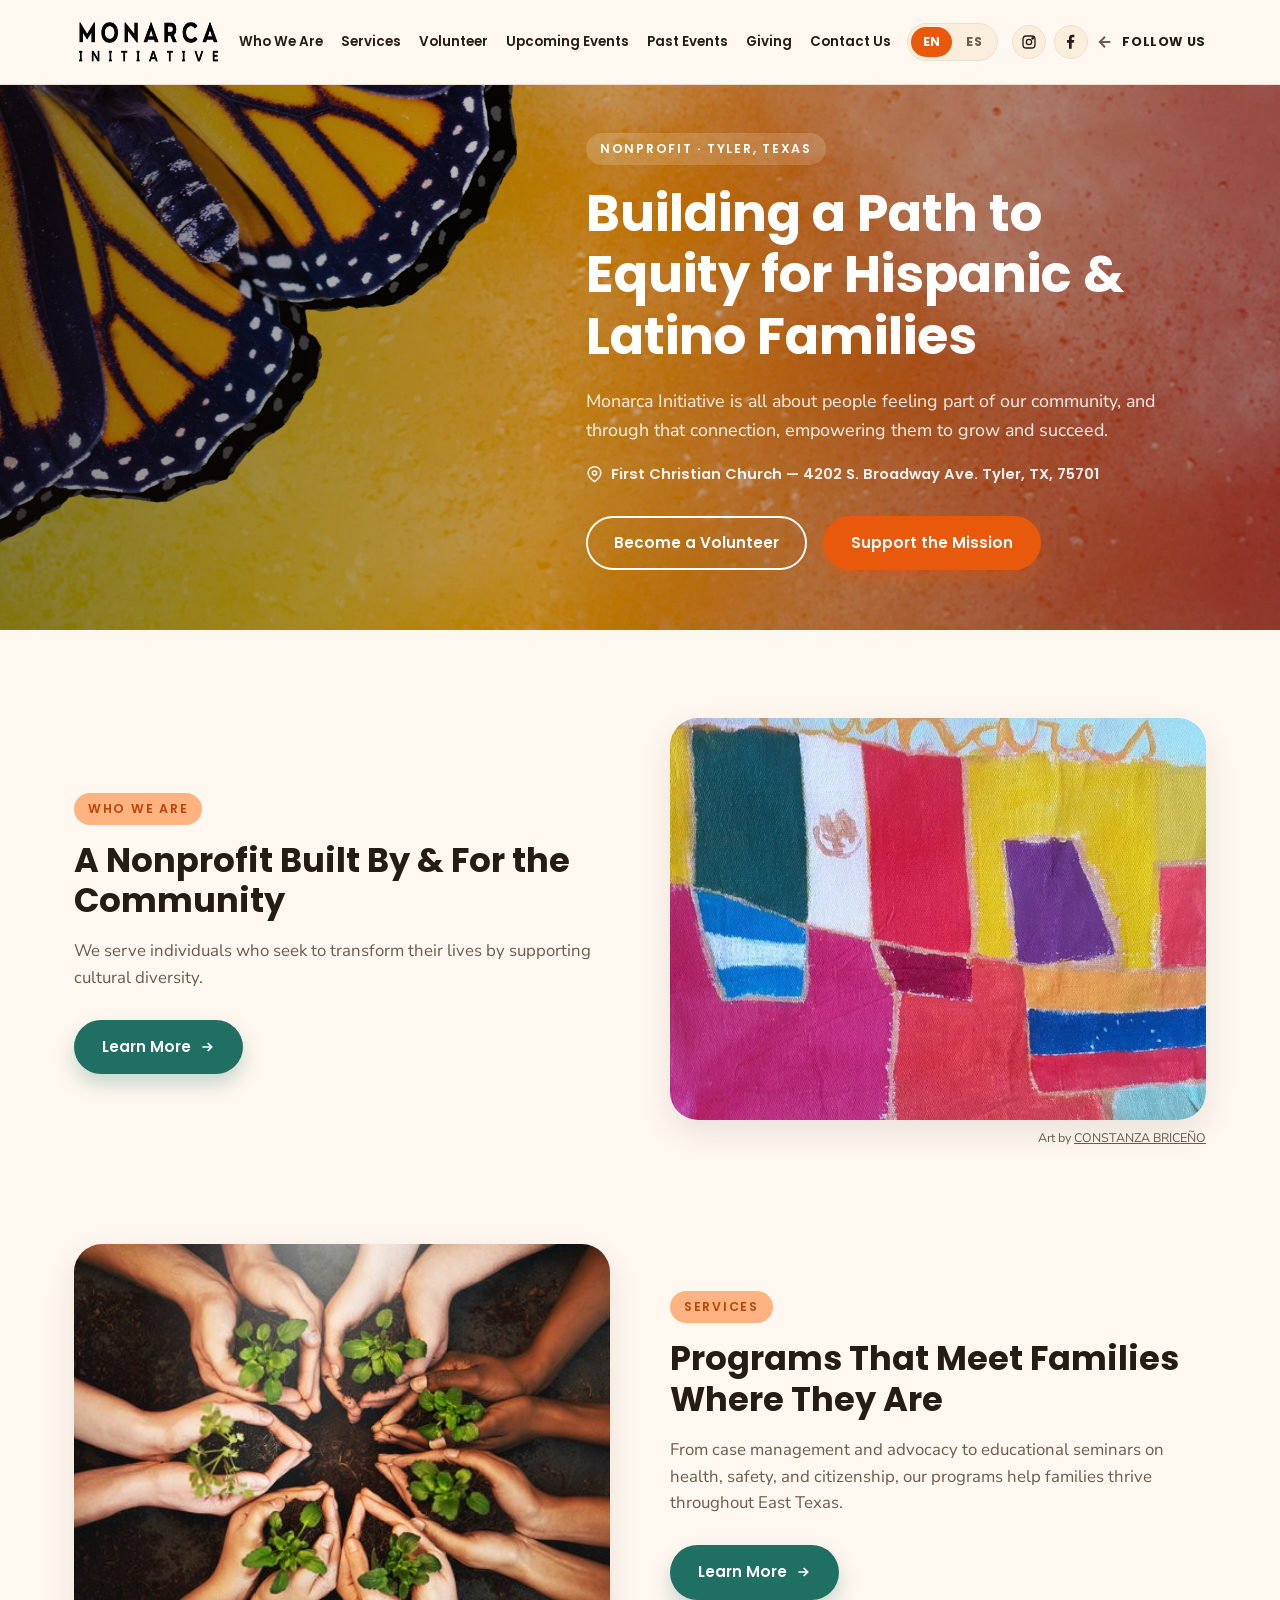
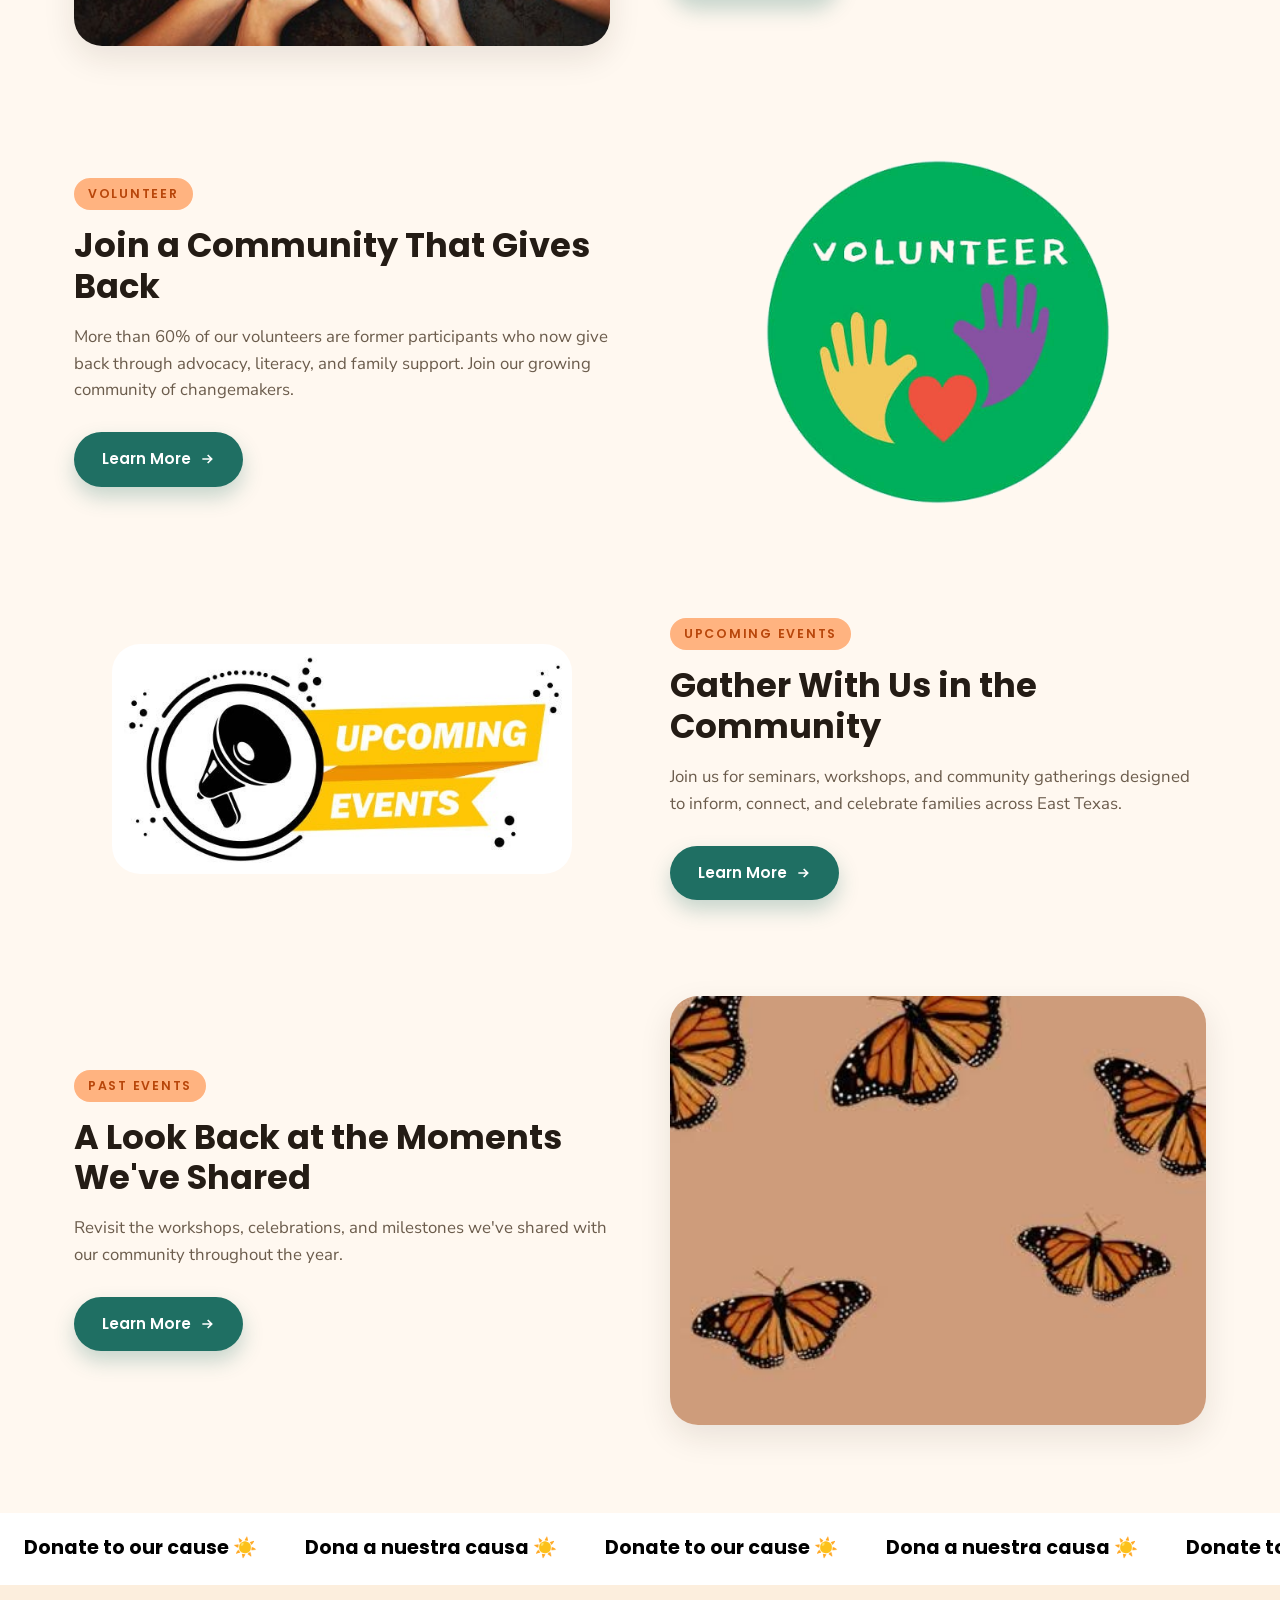
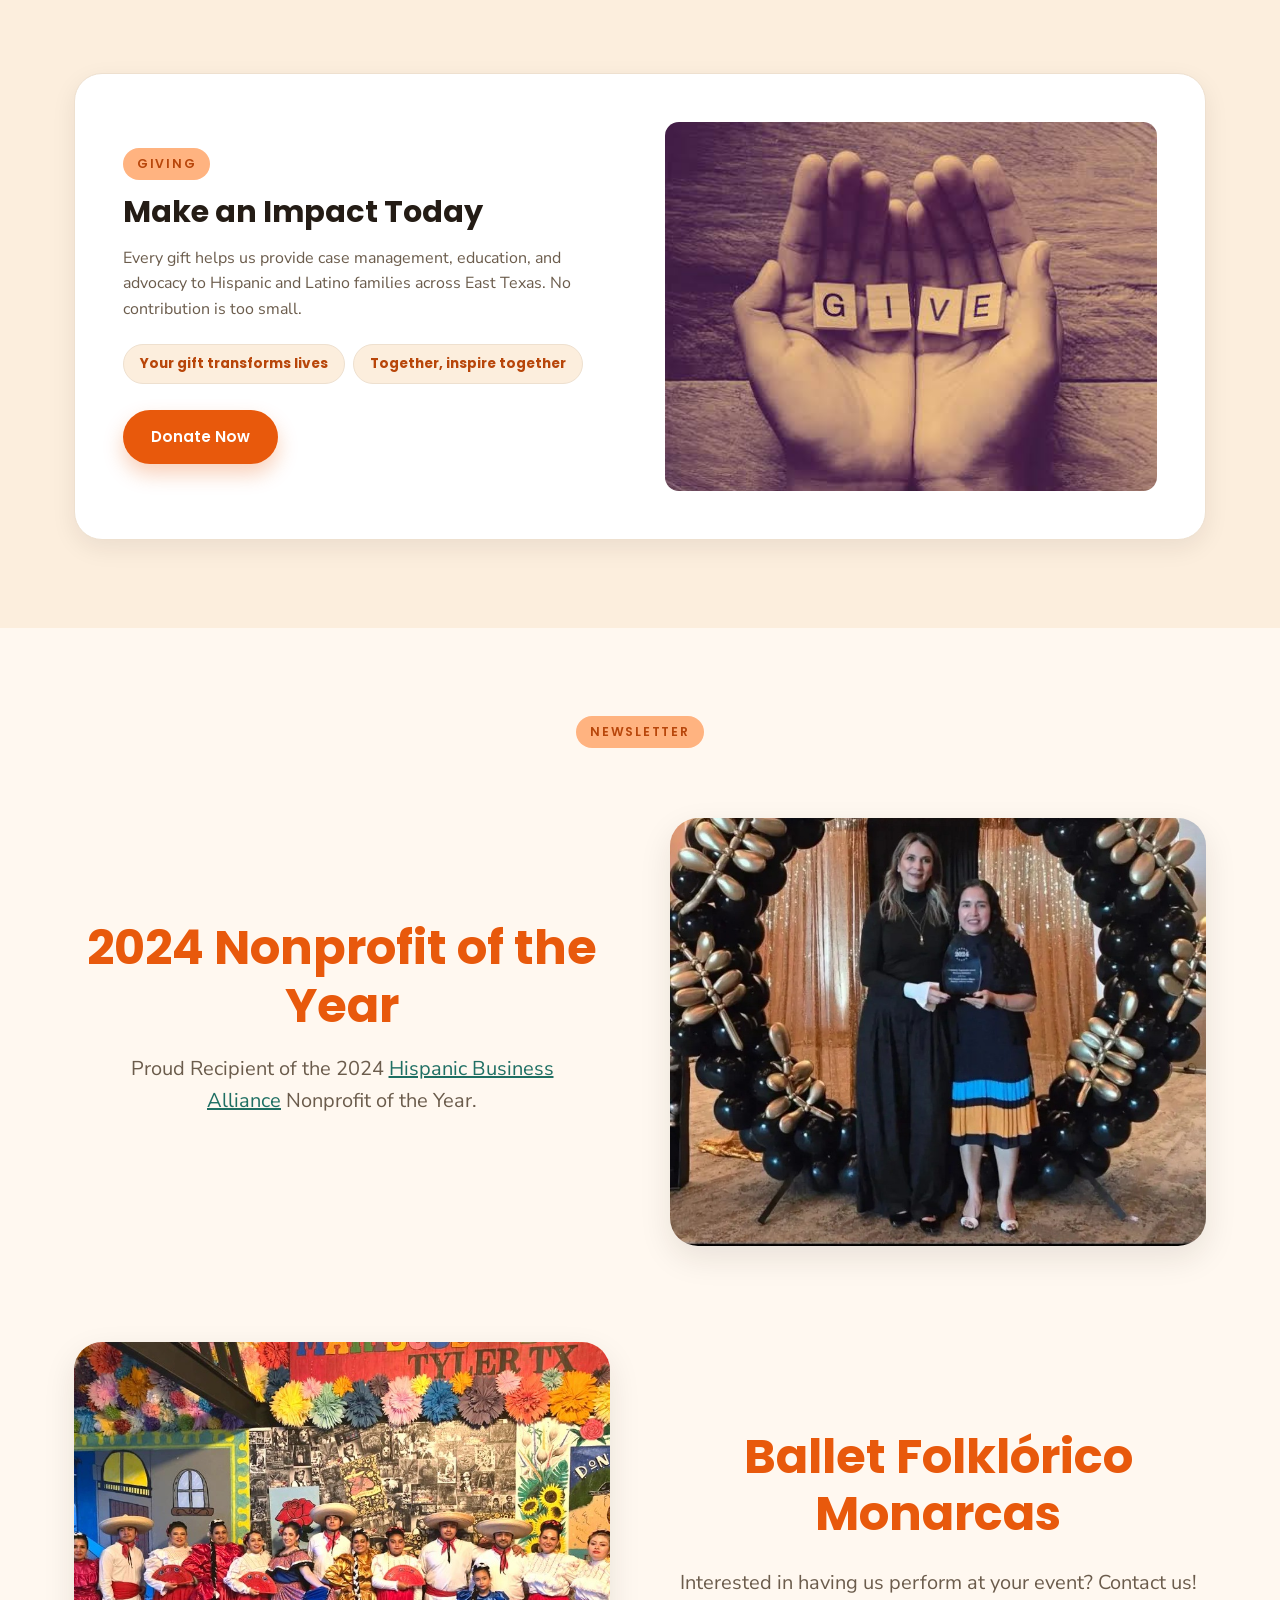
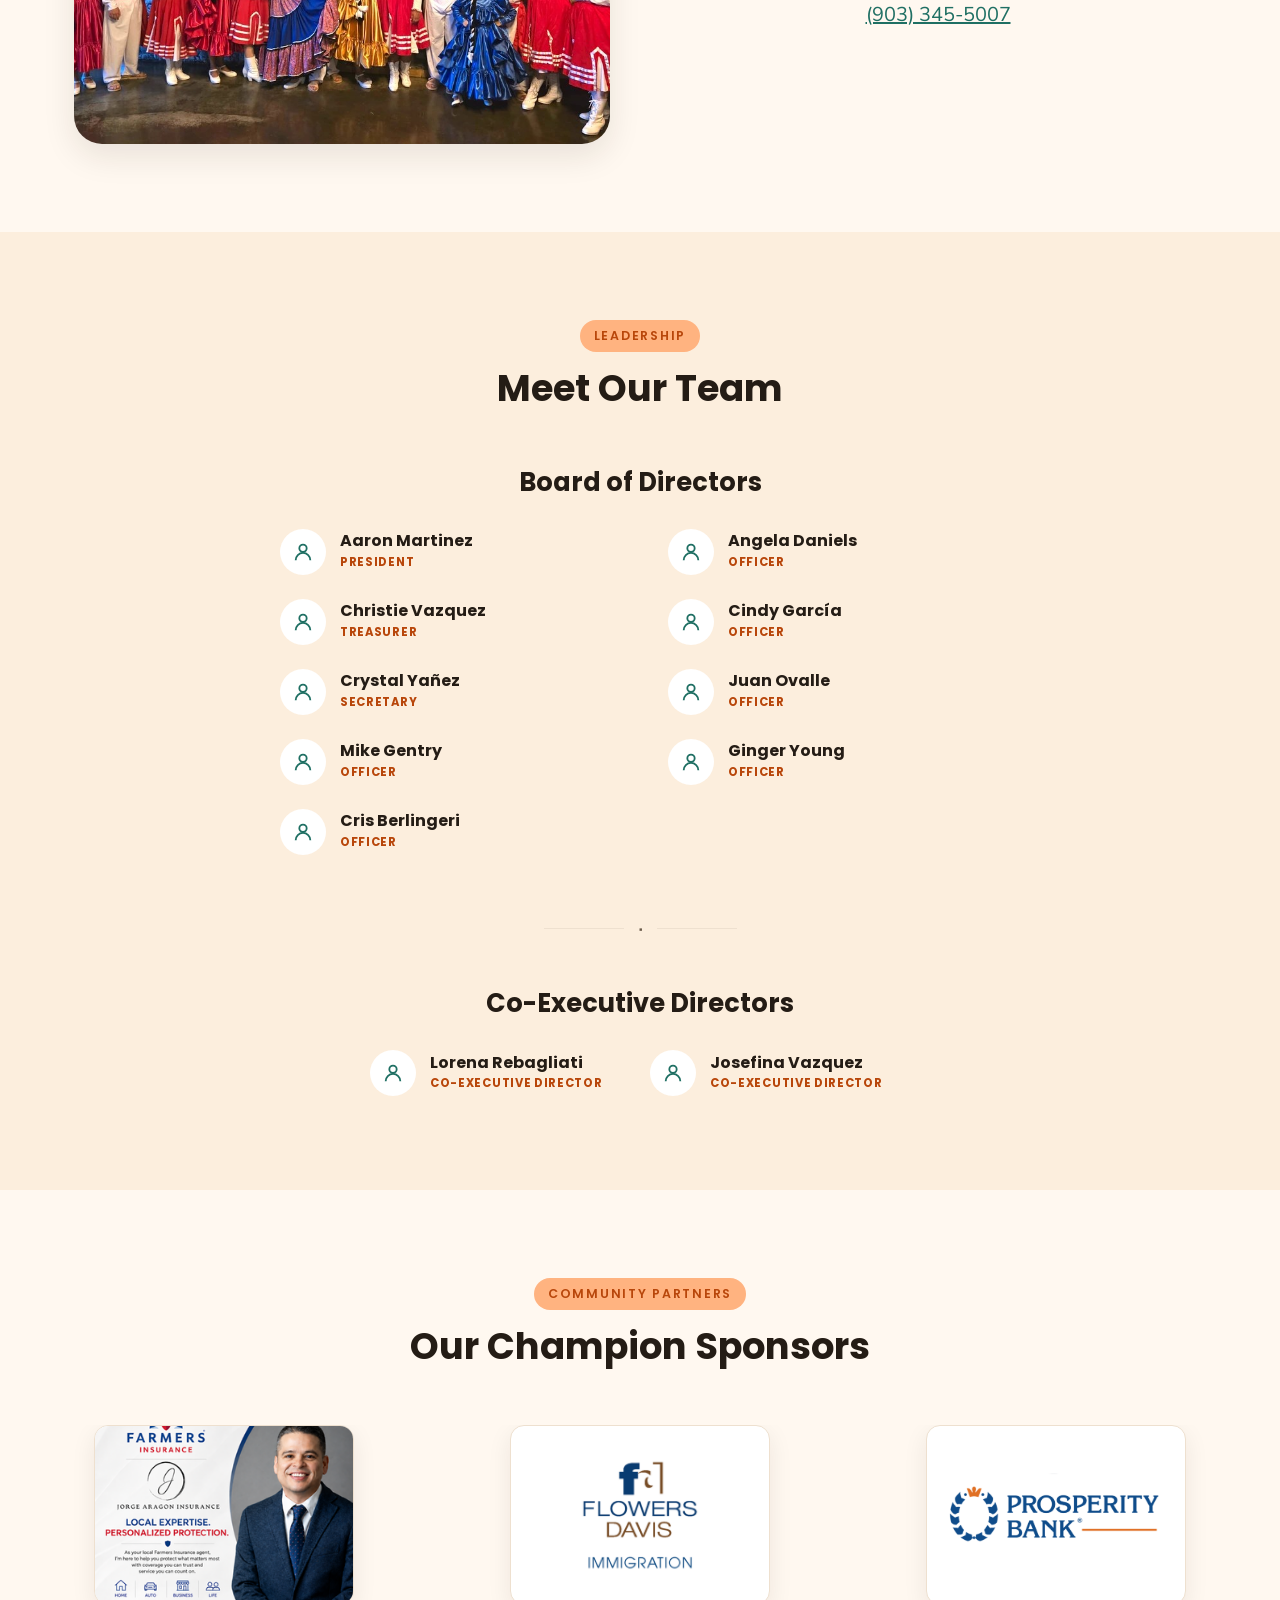
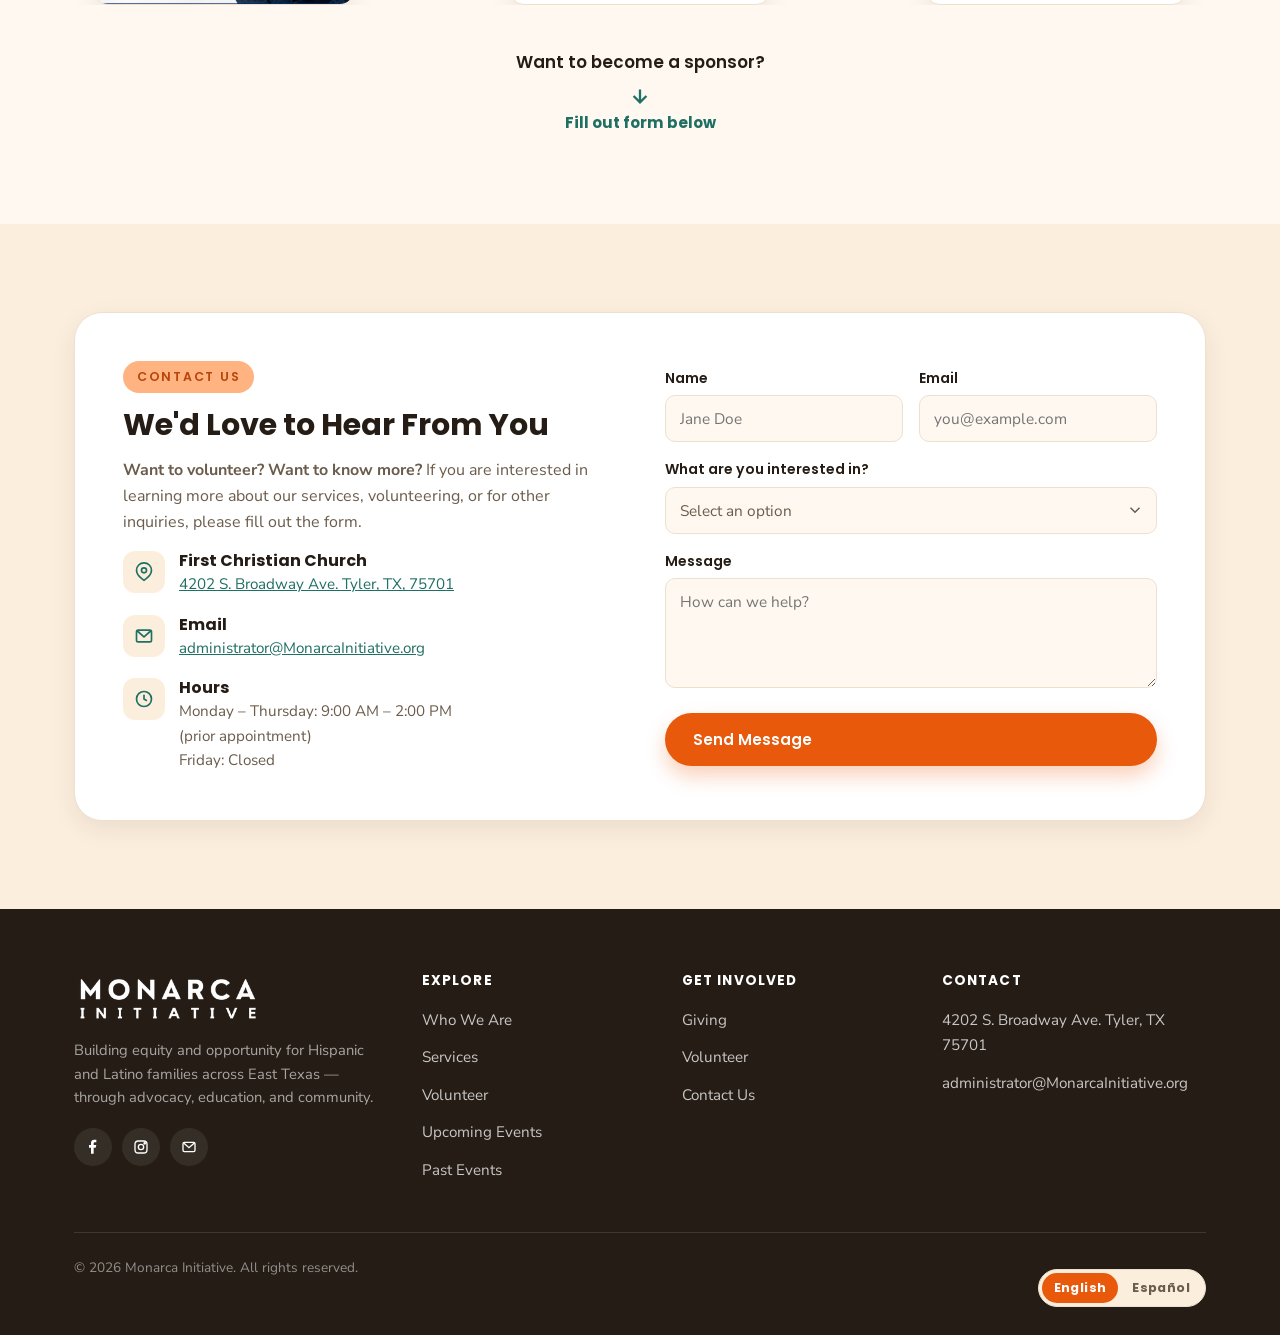
==== commit 4acb0d94: "Make Farmers Insurance photo fill its sponsor card Added a .marquee__item--fill modifier (object-fit" ====
--- a/index.html
+++ b/index.html
@@ -330,12 +330,12 @@
     </div>
     <div class="marquee-wrap">
       <div class="marquee marquee--3">
-        <img class="marquee__item" src="assets/img/sponsor-farmers-jorge-aragon.png" width="260" height="180" alt="Farmers Insurance — Jorge Aragon Insurance">
+        <img class="marquee__item marquee__item--fill" src="assets/img/sponsor-farmers-jorge-aragon.png" width="260" height="180" alt="Farmers Insurance — Jorge Aragon Insurance">
         <img class="marquee__item" src="assets/img/sponsor-flowers-davis-immigration.png" width="260" height="180" alt="Flowers Davis Immigration">
         <img class="marquee__item" src="assets/img/sponsor-prosperity-bank.png" width="260" height="180" alt="Prosperity Bank">
       </div>
       <div class="marquee marquee--3 marquee--omega" aria-hidden="true">
-        <img class="marquee__item" src="assets/img/sponsor-farmers-jorge-aragon.png" width="260" height="180" alt="">
+        <img class="marquee__item marquee__item--fill" src="assets/img/sponsor-farmers-jorge-aragon.png" width="260" height="180" alt="">
         <img class="marquee__item" src="assets/img/sponsor-flowers-davis-immigration.png" width="260" height="180" alt="">
         <img class="marquee__item" src="assets/img/sponsor-prosperity-bank.png" width="260" height="180" alt="">
       </div>
--- a/assets/css/style.css
+++ b/assets/css/style.css
@@ -801,6 +801,7 @@
   box-shadow: var(--shadow-card);
   padding: 14px;
 }
+.marquee__item--fill { object-fit: cover; padding: 0; }
 @media (prefers-reduced-motion: reduce) {
   .marquee { animation: none; }
 }
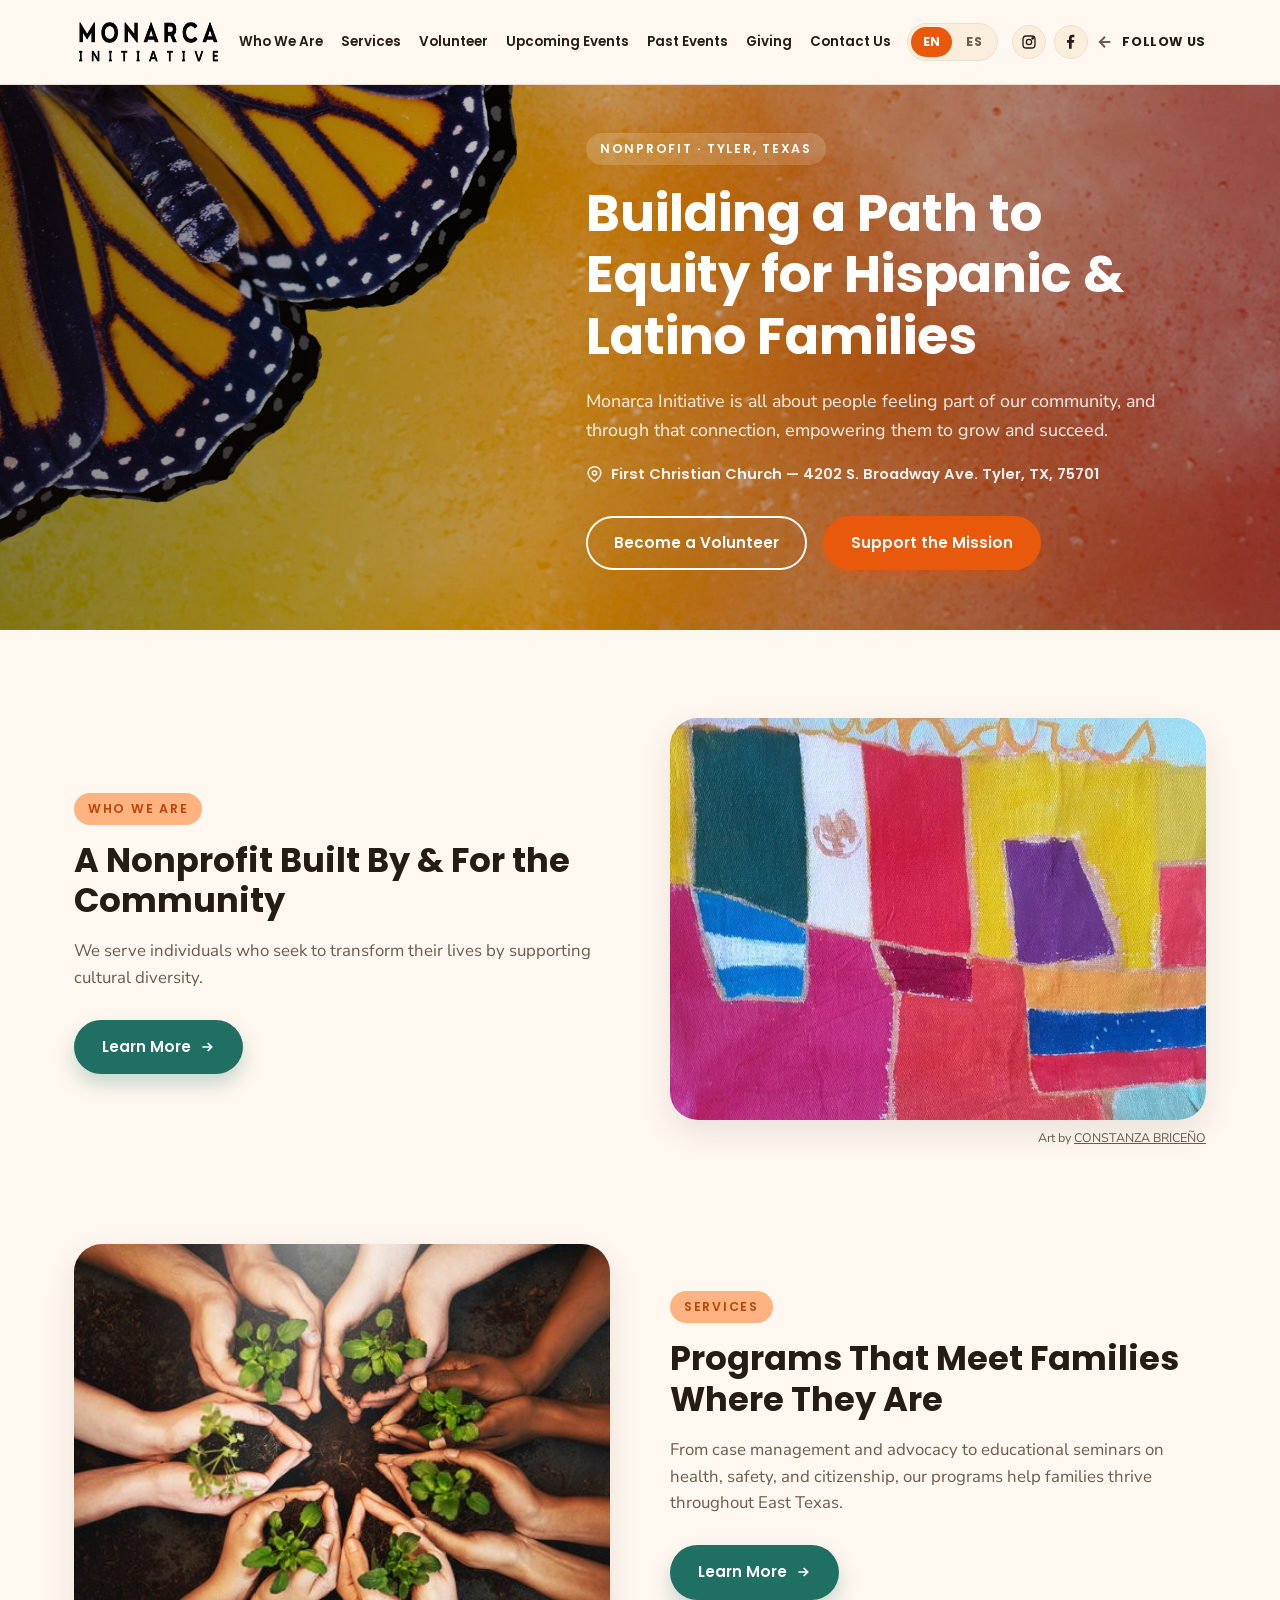
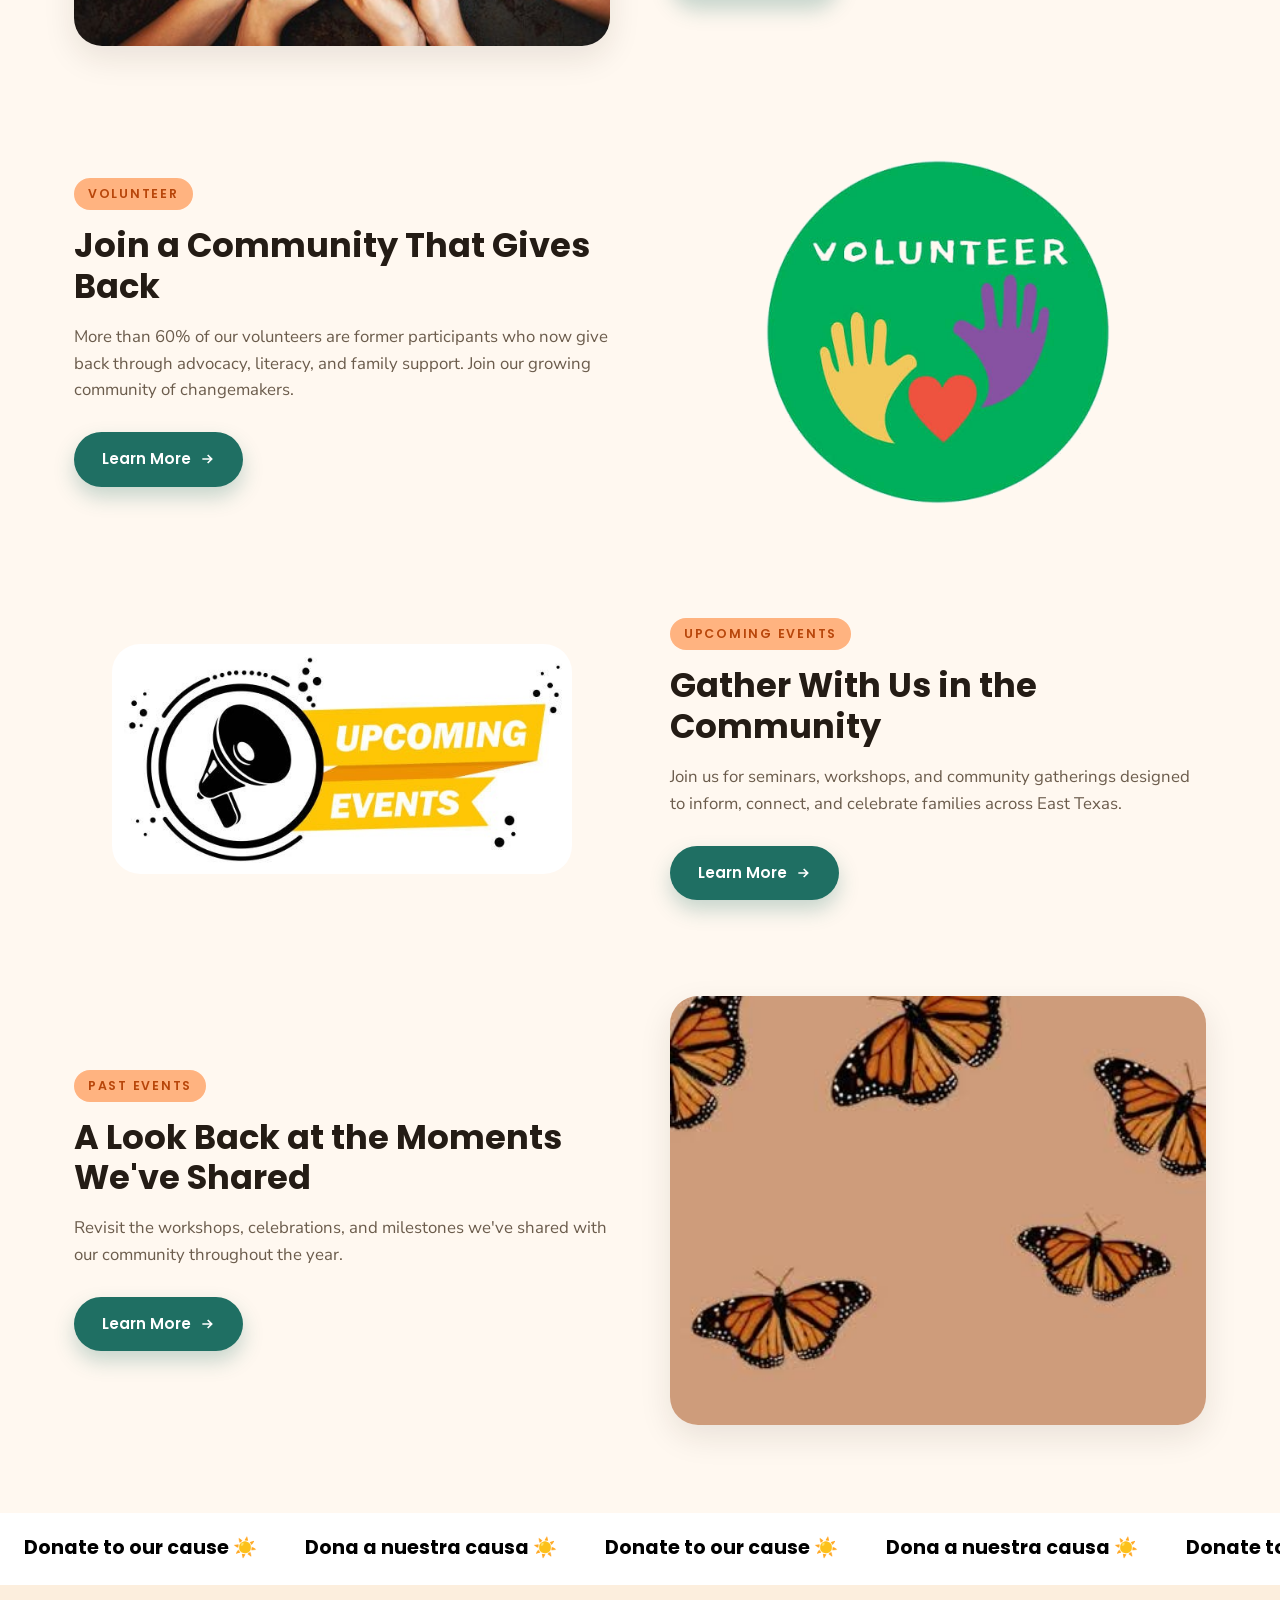
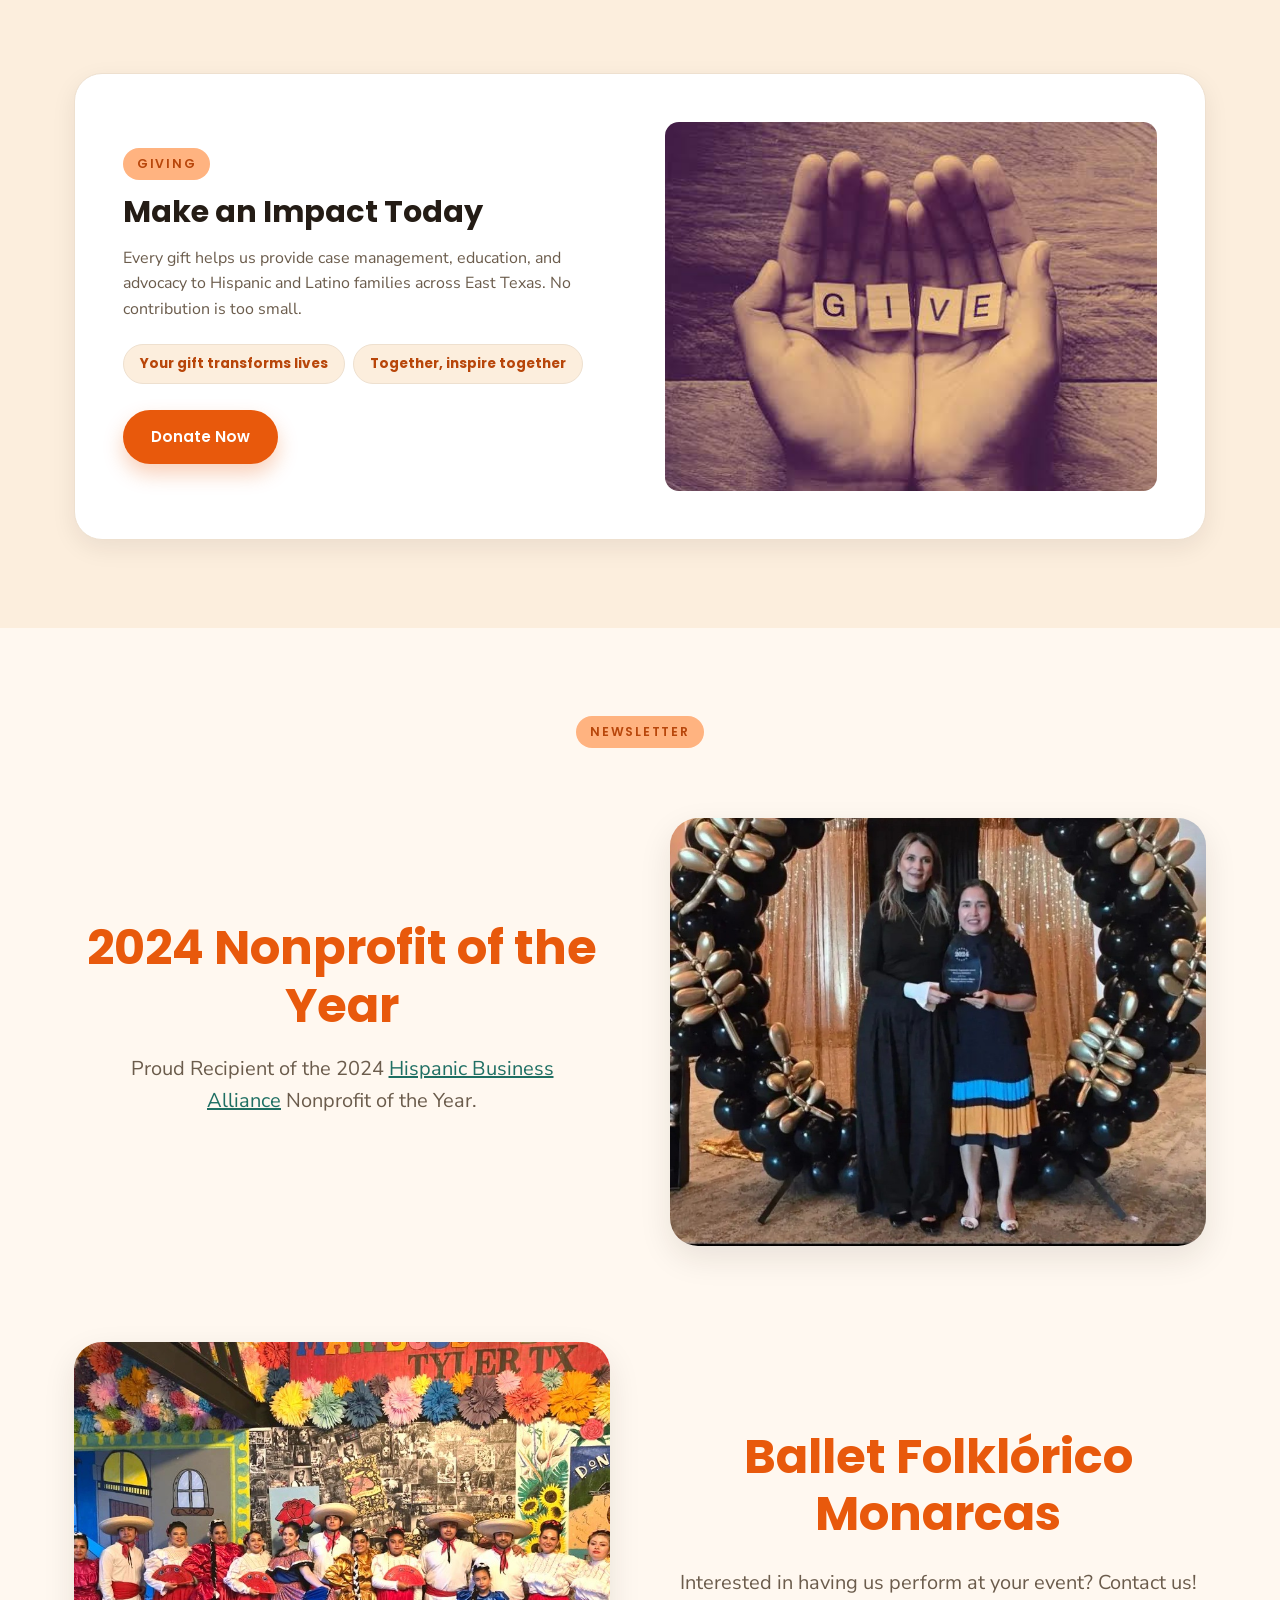
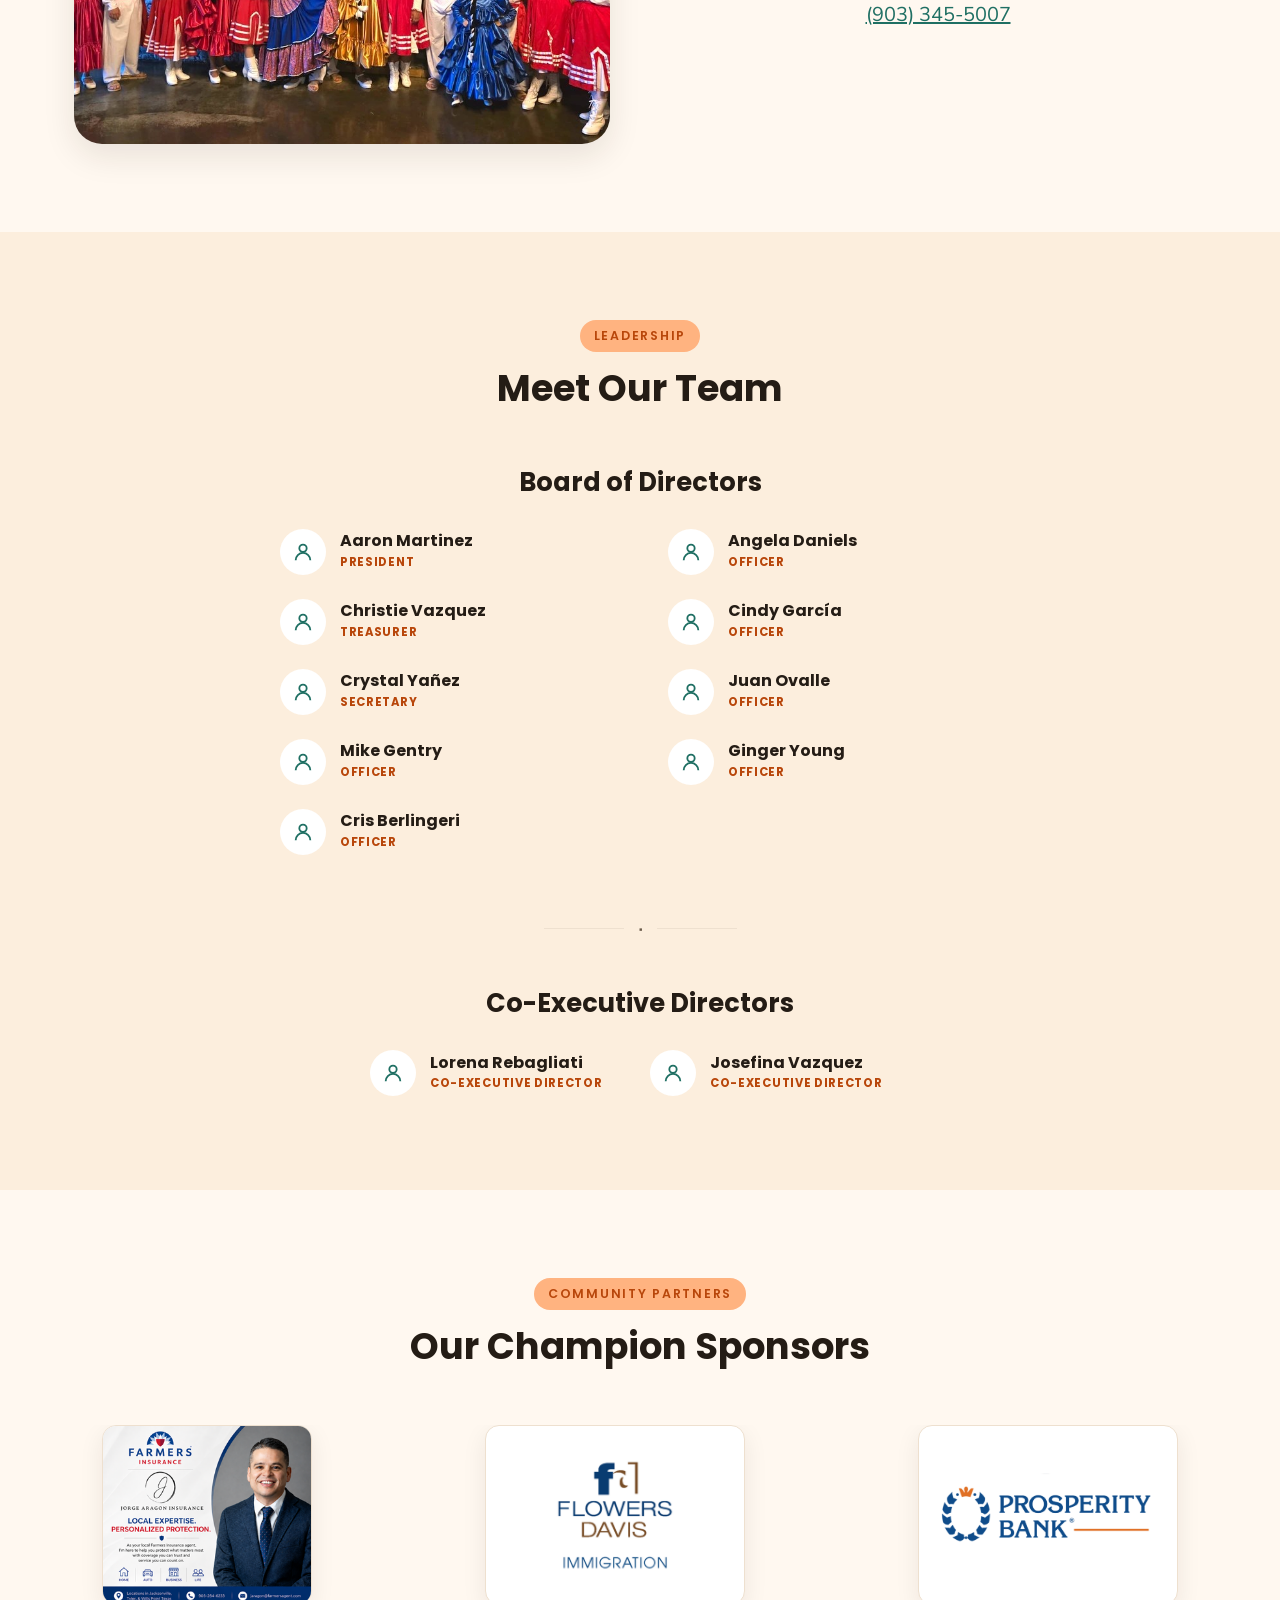
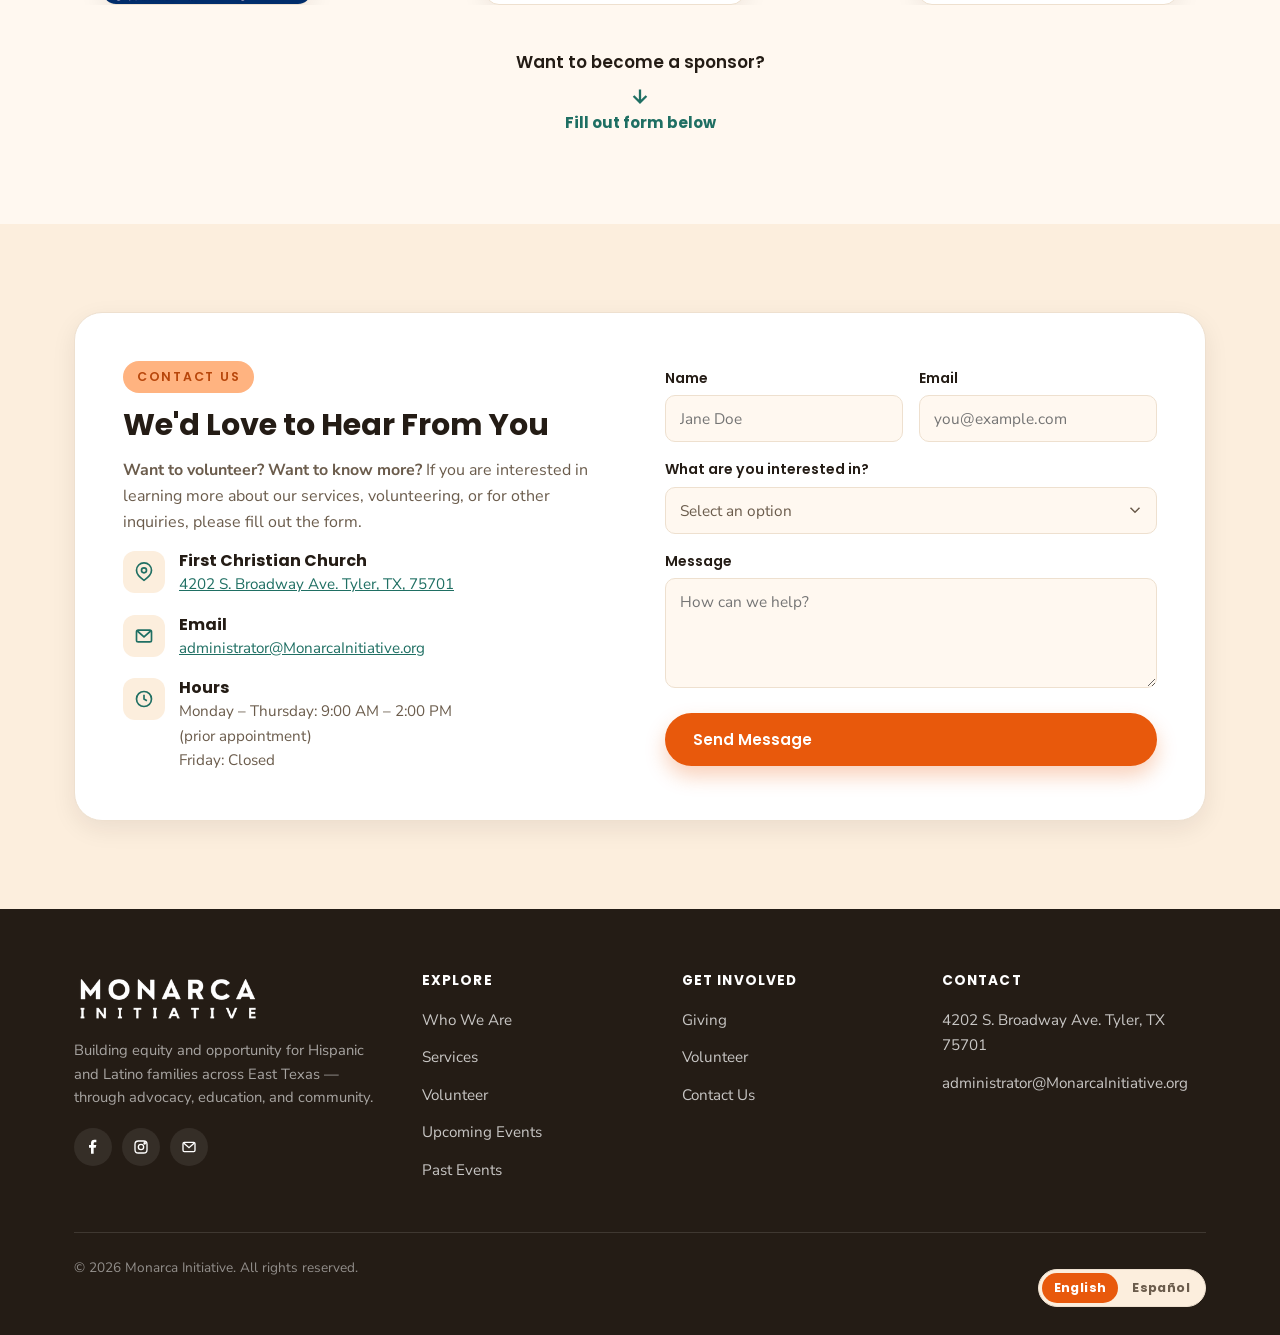
==== commit 41aa313e: "Fix Farmers card cropping text Cover-filling the Farmers photo into the same 260x180 box as the othe" ====
--- a/index.html
+++ b/index.html
@@ -330,12 +330,12 @@
     </div>
     <div class="marquee-wrap">
       <div class="marquee marquee--3">
-        <img class="marquee__item marquee__item--fill" src="assets/img/sponsor-farmers-jorge-aragon.png" width="260" height="180" alt="Farmers Insurance — Jorge Aragon Insurance">
+        <img class="marquee__item marquee__item--fill" src="assets/img/sponsor-farmers-jorge-aragon.png" width="210" height="180" alt="Farmers Insurance — Jorge Aragon Insurance">
         <img class="marquee__item" src="assets/img/sponsor-flowers-davis-immigration.png" width="260" height="180" alt="Flowers Davis Immigration">
         <img class="marquee__item" src="assets/img/sponsor-prosperity-bank.png" width="260" height="180" alt="Prosperity Bank">
       </div>
       <div class="marquee marquee--3 marquee--omega" aria-hidden="true">
-        <img class="marquee__item marquee__item--fill" src="assets/img/sponsor-farmers-jorge-aragon.png" width="260" height="180" alt="">
+        <img class="marquee__item marquee__item--fill" src="assets/img/sponsor-farmers-jorge-aragon.png" width="210" height="180" alt="">
         <img class="marquee__item" src="assets/img/sponsor-flowers-davis-immigration.png" width="260" height="180" alt="">
         <img class="marquee__item" src="assets/img/sponsor-prosperity-bank.png" width="260" height="180" alt="">
       </div>
--- a/assets/css/style.css
+++ b/assets/css/style.css
@@ -801,7 +801,7 @@
   box-shadow: var(--shadow-card);
   padding: 14px;
 }
-.marquee__item--fill { object-fit: cover; padding: 0; }
+.marquee__item--fill { width: 210px; object-fit: cover; padding: 0; }
 @media (prefers-reduced-motion: reduce) {
   .marquee { animation: none; }
 }
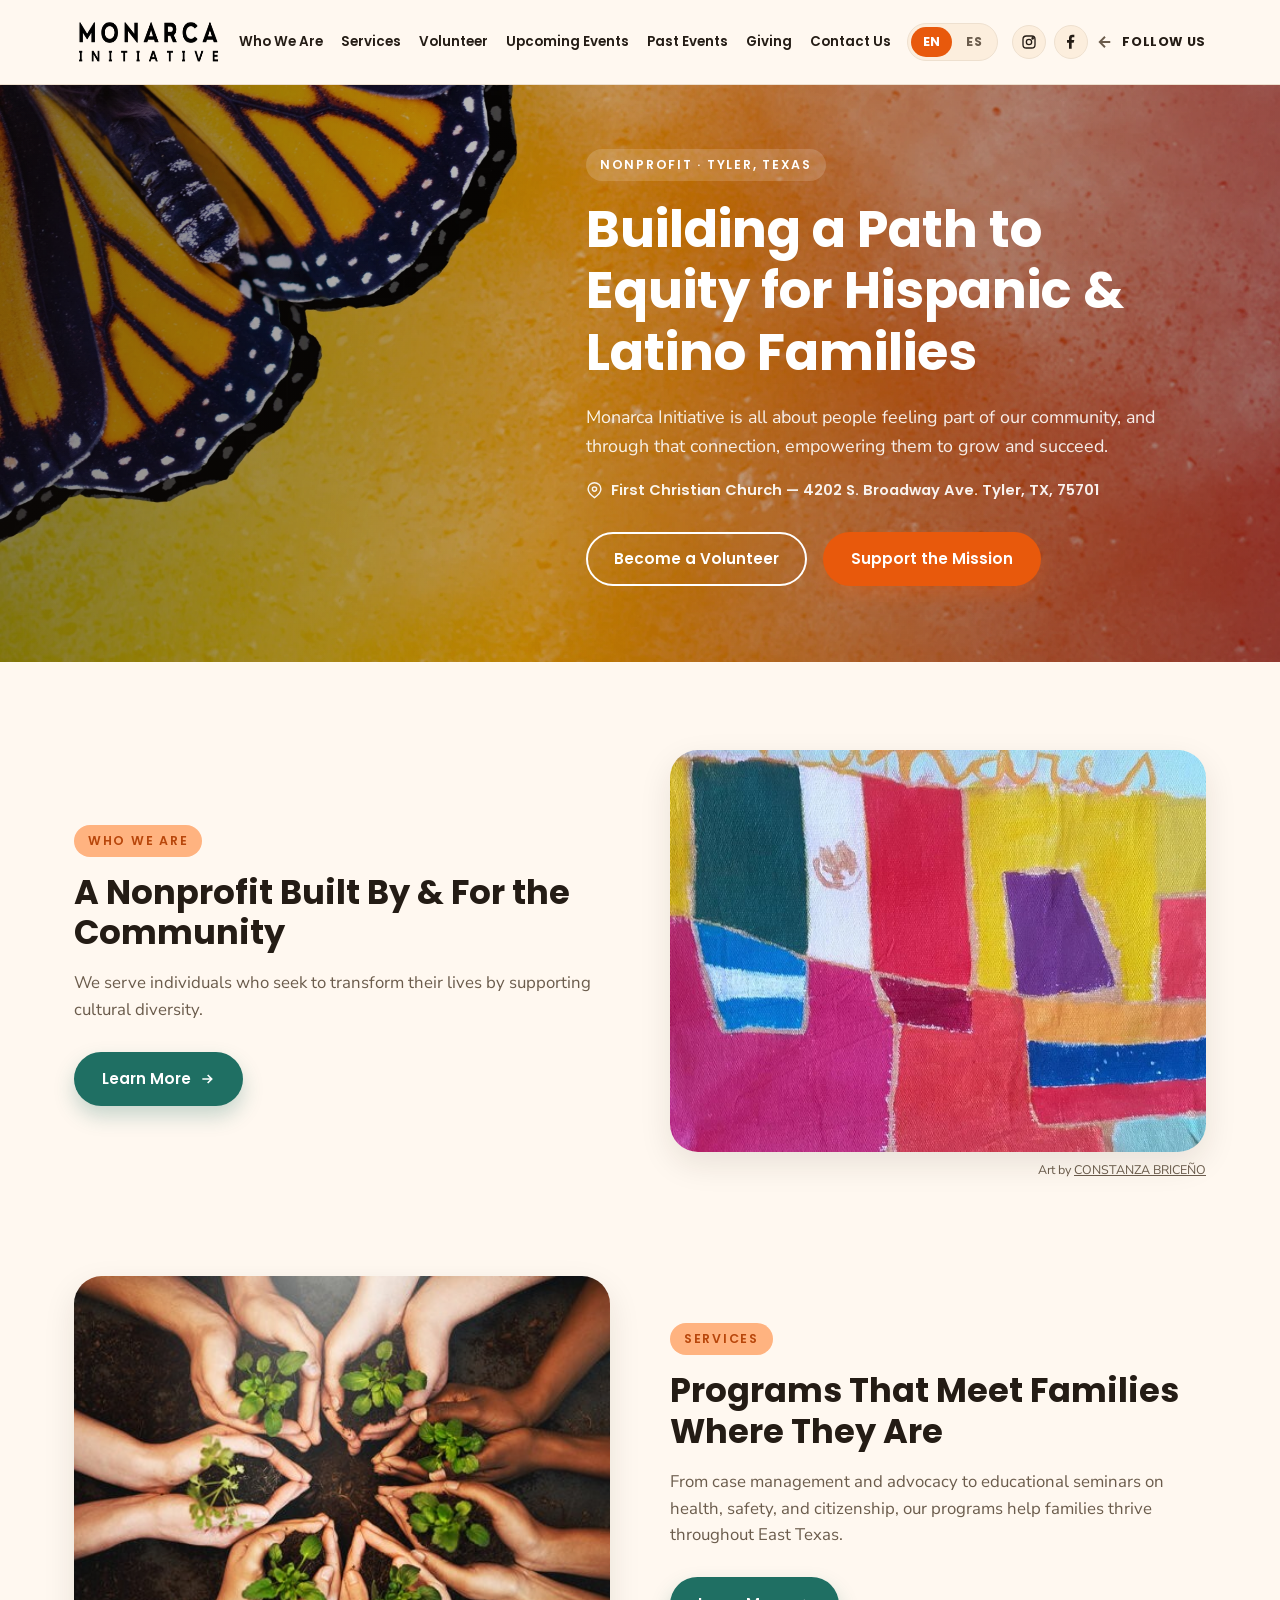
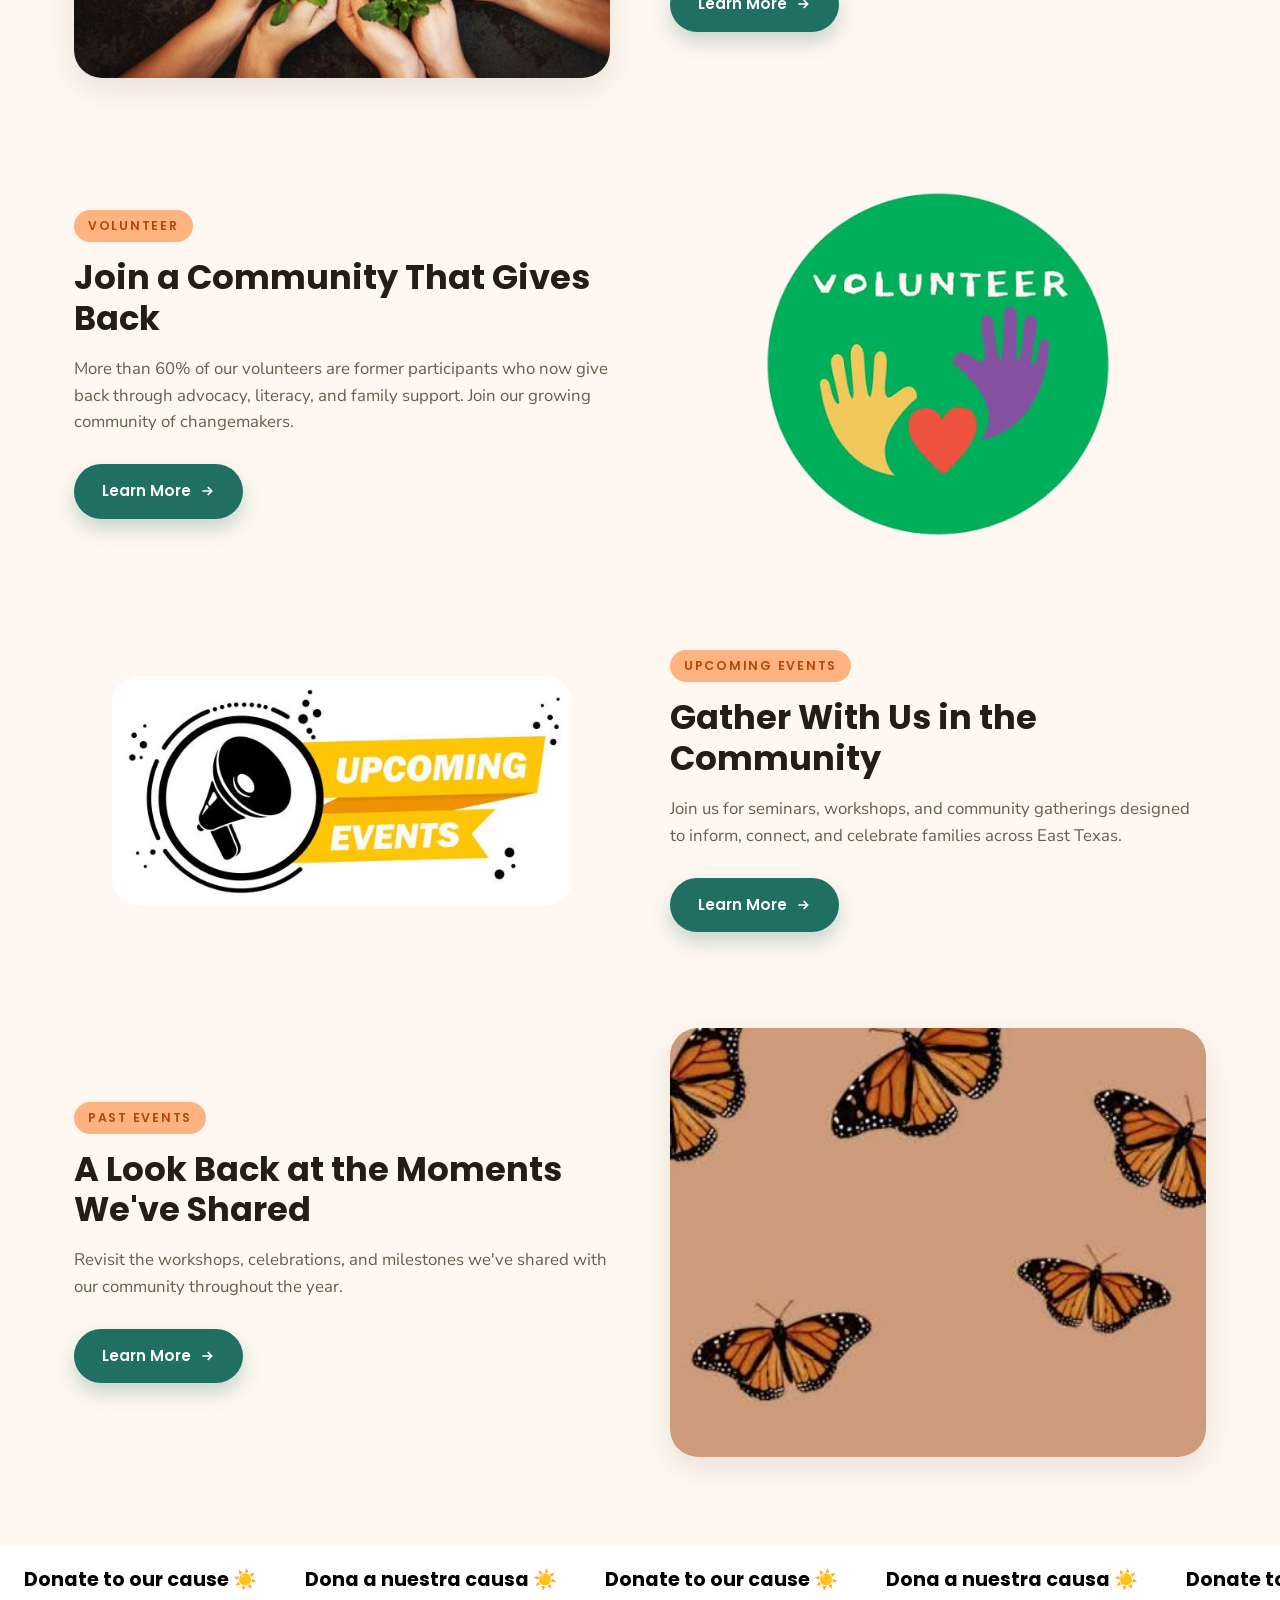
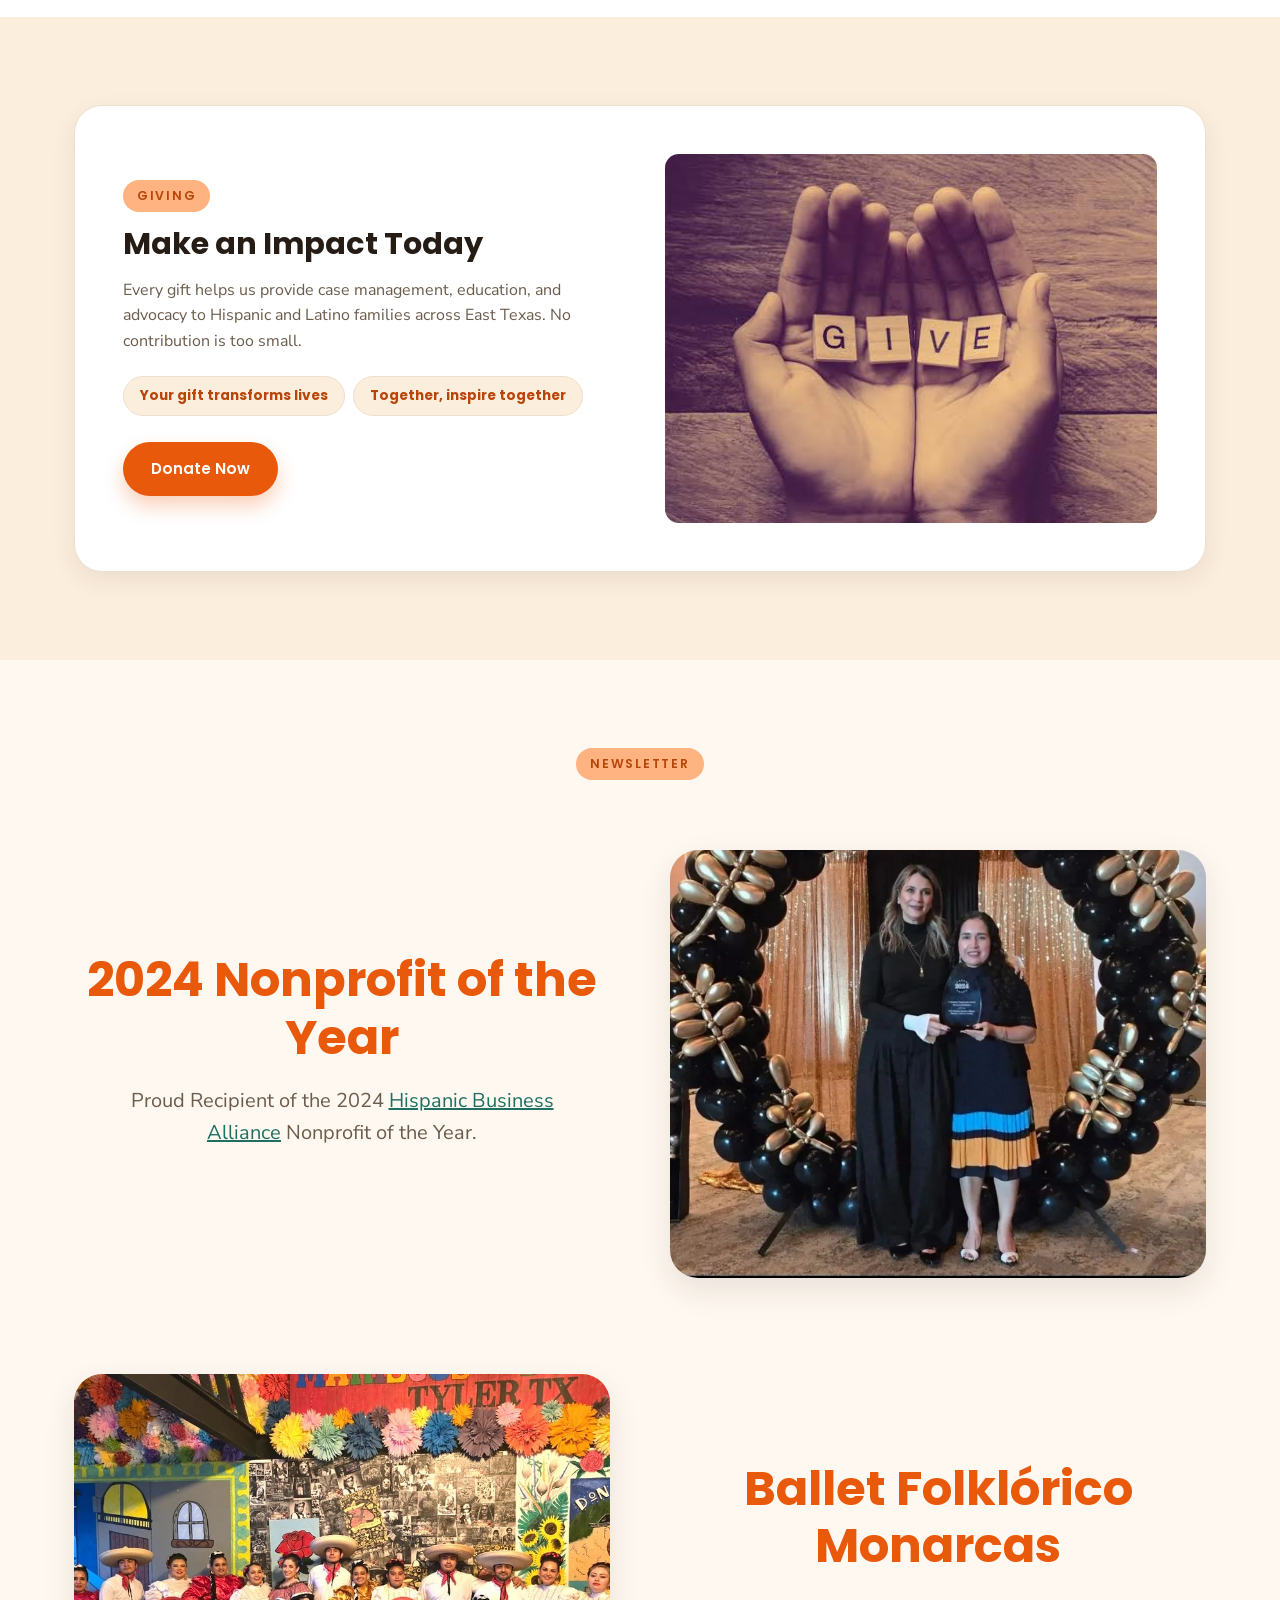
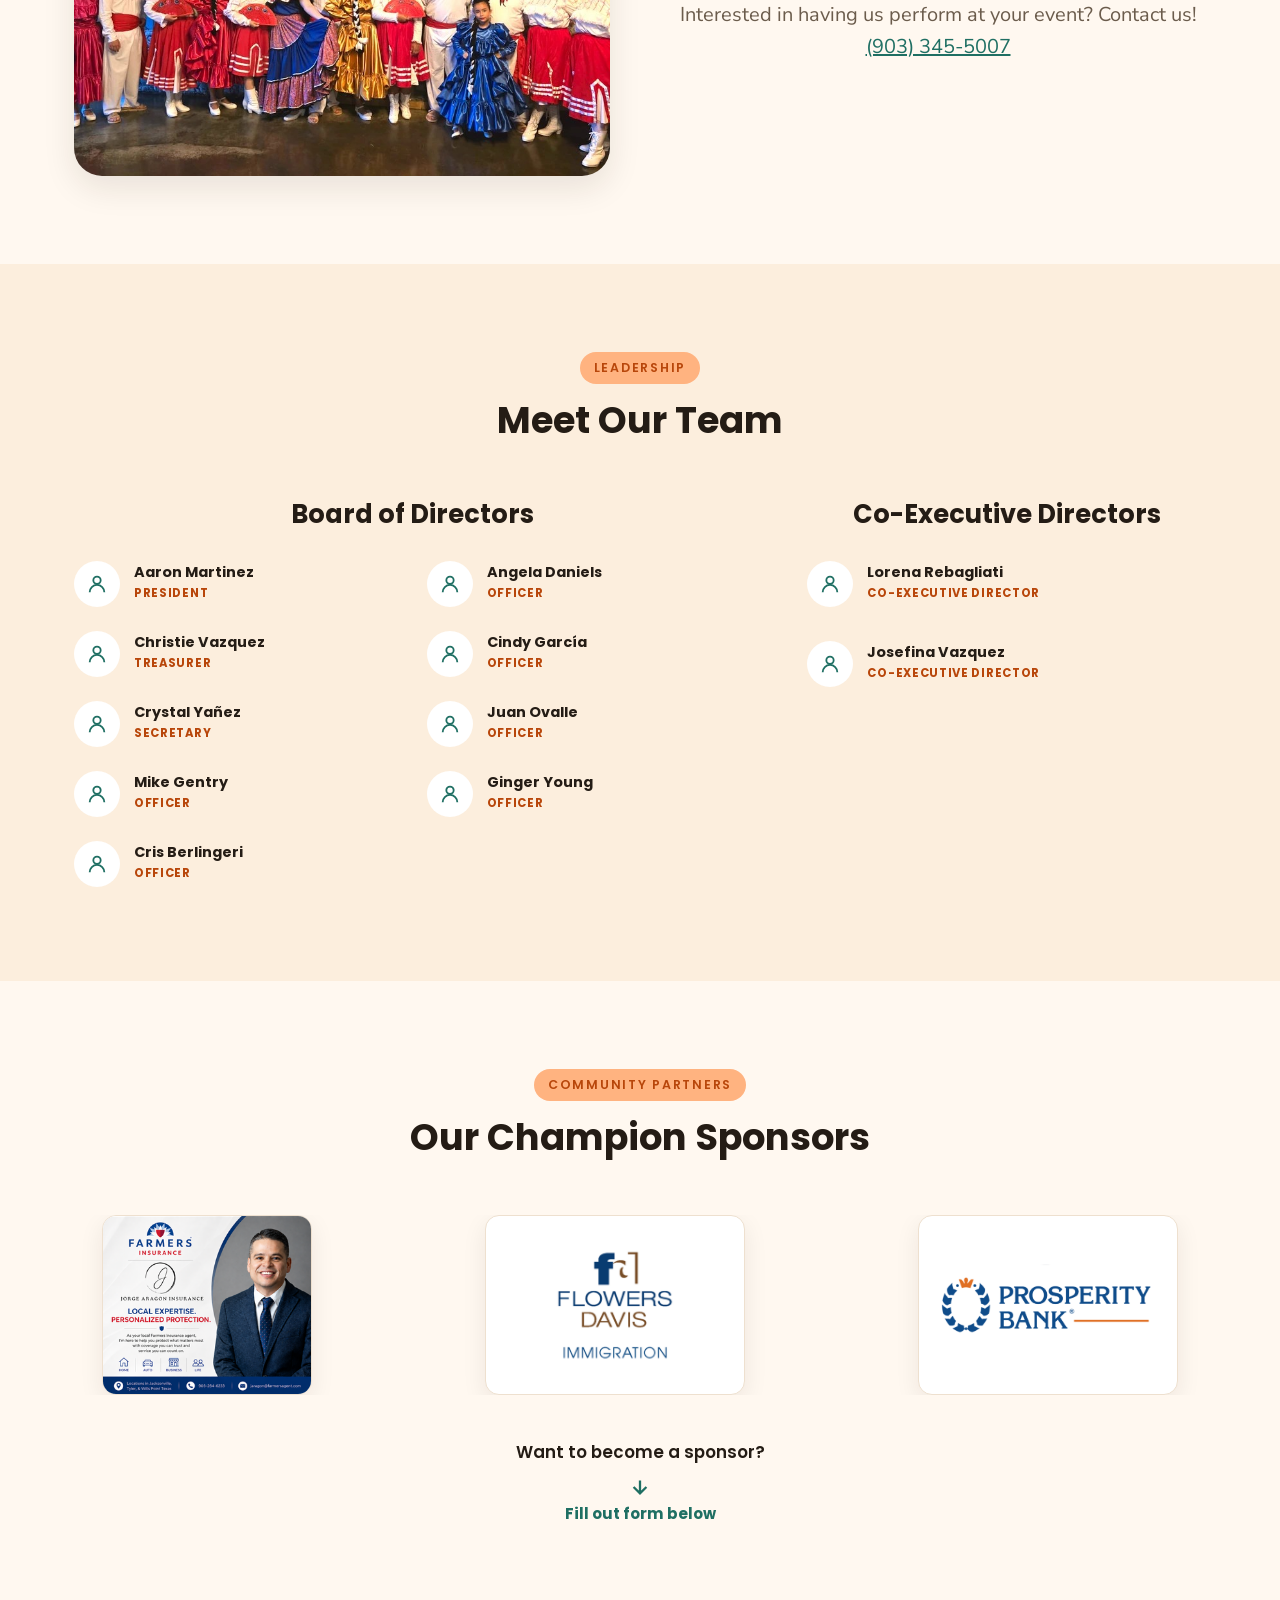
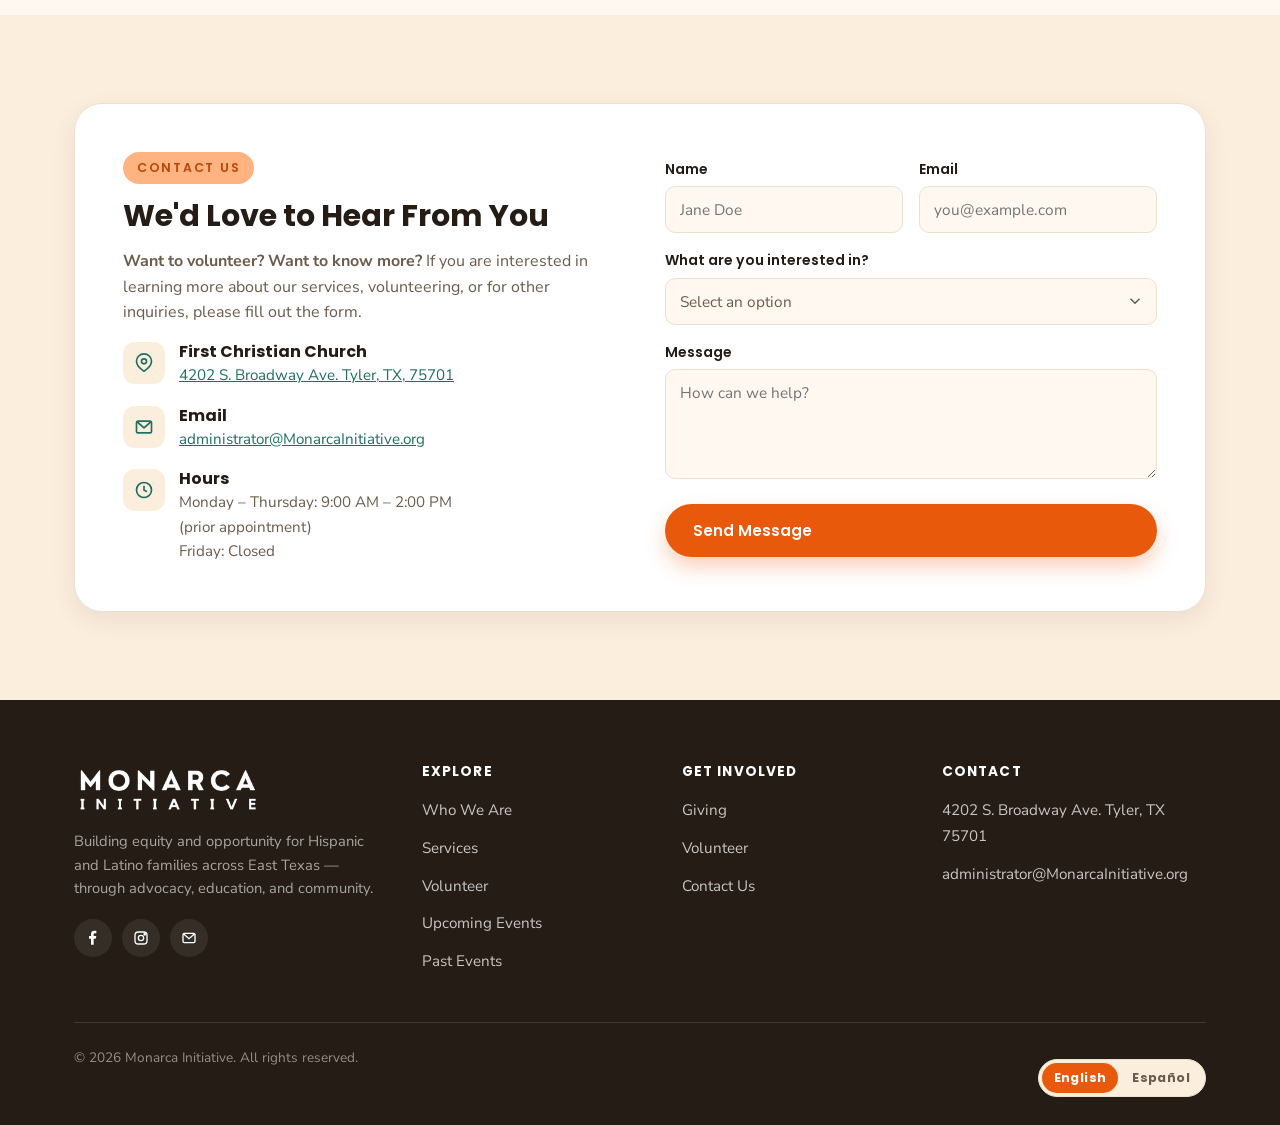
==== commit 71a00b4c: "Put Board of Directors and Co-Executive Directors side by side Restored the two-column Leadership la" ====
--- a/index.html
+++ b/index.html
@@ -264,57 +264,61 @@
         <h2 data-es="Conoce a Nuestro Equipo">Meet Our Team</h2>
       </div>
 
-      <h3 class="leadership-title" data-es="Junta Directiva">Board of Directors</h3>
-      <div class="board-grid board-grid--split">
-        <div class="board-card">
-          <span class="avatar"><svg width="22" height="22" viewBox="0 0 24 24" fill="none" stroke="currentColor" stroke-width="2"><circle cx="12" cy="8" r="4"/><path d="M4 21a8 8 0 0 1 16 0"/></svg></span>
-          <div><h4>Aaron Martinez</h4><span data-es="Presidente">President</span></div>
-        </div>
-        <div class="board-card">
-          <span class="avatar"><svg width="22" height="22" viewBox="0 0 24 24" fill="none" stroke="currentColor" stroke-width="2"><circle cx="12" cy="8" r="4"/><path d="M4 21a8 8 0 0 1 16 0"/></svg></span>
-          <div><h4>Christie Vazquez</h4><span data-es="Tesorera">Treasurer</span></div>
-        </div>
-        <div class="board-card">
-          <span class="avatar"><svg width="22" height="22" viewBox="0 0 24 24" fill="none" stroke="currentColor" stroke-width="2"><circle cx="12" cy="8" r="4"/><path d="M4 21a8 8 0 0 1 16 0"/></svg></span>
-          <div><h4>Crystal Yañez</h4><span data-es="Secretaria">Secretary</span></div>
-        </div>
-        <div class="board-card">
-          <span class="avatar"><svg width="22" height="22" viewBox="0 0 24 24" fill="none" stroke="currentColor" stroke-width="2"><circle cx="12" cy="8" r="4"/><path d="M4 21a8 8 0 0 1 16 0"/></svg></span>
-          <div><h4>Mike Gentry</h4><span data-es="Miembro de la Junta">Officer</span></div>
-        </div>
-        <div class="board-card">
-          <span class="avatar"><svg width="22" height="22" viewBox="0 0 24 24" fill="none" stroke="currentColor" stroke-width="2"><circle cx="12" cy="8" r="4"/><path d="M4 21a8 8 0 0 1 16 0"/></svg></span>
-          <div><h4>Cris Berlingeri</h4><span data-es="Miembro de la Junta">Officer</span></div>
-        </div>
-        <div class="board-card">
-          <span class="avatar"><svg width="22" height="22" viewBox="0 0 24 24" fill="none" stroke="currentColor" stroke-width="2"><circle cx="12" cy="8" r="4"/><path d="M4 21a8 8 0 0 1 16 0"/></svg></span>
-          <div><h4>Angela Daniels</h4><span data-es="Miembro de la Junta">Officer</span></div>
-        </div>
-        <div class="board-card">
-          <span class="avatar"><svg width="22" height="22" viewBox="0 0 24 24" fill="none" stroke="currentColor" stroke-width="2"><circle cx="12" cy="8" r="4"/><path d="M4 21a8 8 0 0 1 16 0"/></svg></span>
-          <div><h4>Cindy García</h4><span data-es="Miembro de la Junta">Officer</span></div>
-        </div>
-        <div class="board-card">
-          <span class="avatar"><svg width="22" height="22" viewBox="0 0 24 24" fill="none" stroke="currentColor" stroke-width="2"><circle cx="12" cy="8" r="4"/><path d="M4 21a8 8 0 0 1 16 0"/></svg></span>
-          <div><h4>Juan Ovalle</h4><span data-es="Miembro de la Junta">Officer</span></div>
-        </div>
-        <div class="board-card">
-          <span class="avatar"><svg width="22" height="22" viewBox="0 0 24 24" fill="none" stroke="currentColor" stroke-width="2"><circle cx="12" cy="8" r="4"/><path d="M4 21a8 8 0 0 1 16 0"/></svg></span>
-          <div><h4>Ginger Young</h4><span data-es="Miembro de la Junta">Officer</span></div>
-        </div>
-      </div>
-
-      <div class="board-divider" aria-hidden="true"><span>&middot;</span></div>
-
-      <h3 class="leadership-title" data-es="Co-Directoras Ejecutivas">Co-Executive Directors</h3>
-      <div class="board-co-directors">
-        <div class="board-card">
-          <span class="avatar"><svg width="22" height="22" viewBox="0 0 24 24" fill="none" stroke="currentColor" stroke-width="2"><circle cx="12" cy="8" r="4"/><path d="M4 21a8 8 0 0 1 16 0"/></svg></span>
-          <div><h4>Lorena Rebagliati</h4><span data-es="Co-Directora Ejecutiva">Co-Executive Director</span></div>
-        </div>
-        <div class="board-card">
-          <span class="avatar"><svg width="22" height="22" viewBox="0 0 24 24" fill="none" stroke="currentColor" stroke-width="2"><circle cx="12" cy="8" r="4"/><path d="M4 21a8 8 0 0 1 16 0"/></svg></span>
-          <div><h4>Josefina Vazquez</h4><span data-es="Co-Directora Ejecutiva">Co-Executive Director</span></div>
+      <div class="leadership-columns">
+        <div class="leadership-col">
+          <h3 class="leadership-title" data-es="Junta Directiva">Board of Directors</h3>
+          <div class="board-grid board-grid--split">
+            <div class="board-card">
+              <span class="avatar"><svg width="22" height="22" viewBox="0 0 24 24" fill="none" stroke="currentColor" stroke-width="2"><circle cx="12" cy="8" r="4"/><path d="M4 21a8 8 0 0 1 16 0"/></svg></span>
+              <div><h4>Aaron Martinez</h4><span data-es="Presidente">President</span></div>
+            </div>
+            <div class="board-card">
+              <span class="avatar"><svg width="22" height="22" viewBox="0 0 24 24" fill="none" stroke="currentColor" stroke-width="2"><circle cx="12" cy="8" r="4"/><path d="M4 21a8 8 0 0 1 16 0"/></svg></span>
+              <div><h4>Christie Vazquez</h4><span data-es="Tesorera">Treasurer</span></div>
+            </div>
+            <div class="board-card">
+              <span class="avatar"><svg width="22" height="22" viewBox="0 0 24 24" fill="none" stroke="currentColor" stroke-width="2"><circle cx="12" cy="8" r="4"/><path d="M4 21a8 8 0 0 1 16 0"/></svg></span>
+              <div><h4>Crystal Yañez</h4><span data-es="Secretaria">Secretary</span></div>
+            </div>
+            <div class="board-card">
+              <span class="avatar"><svg width="22" height="22" viewBox="0 0 24 24" fill="none" stroke="currentColor" stroke-width="2"><circle cx="12" cy="8" r="4"/><path d="M4 21a8 8 0 0 1 16 0"/></svg></span>
+              <div><h4>Mike Gentry</h4><span data-es="Miembro de la Junta">Officer</span></div>
+            </div>
+            <div class="board-card">
+              <span class="avatar"><svg width="22" height="22" viewBox="0 0 24 24" fill="none" stroke="currentColor" stroke-width="2"><circle cx="12" cy="8" r="4"/><path d="M4 21a8 8 0 0 1 16 0"/></svg></span>
+              <div><h4>Cris Berlingeri</h4><span data-es="Miembro de la Junta">Officer</span></div>
+            </div>
+            <div class="board-card">
+              <span class="avatar"><svg width="22" height="22" viewBox="0 0 24 24" fill="none" stroke="currentColor" stroke-width="2"><circle cx="12" cy="8" r="4"/><path d="M4 21a8 8 0 0 1 16 0"/></svg></span>
+              <div><h4>Angela Daniels</h4><span data-es="Miembro de la Junta">Officer</span></div>
+            </div>
+            <div class="board-card">
+              <span class="avatar"><svg width="22" height="22" viewBox="0 0 24 24" fill="none" stroke="currentColor" stroke-width="2"><circle cx="12" cy="8" r="4"/><path d="M4 21a8 8 0 0 1 16 0"/></svg></span>
+              <div><h4>Cindy García</h4><span data-es="Miembro de la Junta">Officer</span></div>
+            </div>
+            <div class="board-card">
+              <span class="avatar"><svg width="22" height="22" viewBox="0 0 24 24" fill="none" stroke="currentColor" stroke-width="2"><circle cx="12" cy="8" r="4"/><path d="M4 21a8 8 0 0 1 16 0"/></svg></span>
+              <div><h4>Juan Ovalle</h4><span data-es="Miembro de la Junta">Officer</span></div>
+            </div>
+            <div class="board-card">
+              <span class="avatar"><svg width="22" height="22" viewBox="0 0 24 24" fill="none" stroke="currentColor" stroke-width="2"><circle cx="12" cy="8" r="4"/><path d="M4 21a8 8 0 0 1 16 0"/></svg></span>
+              <div><h4>Ginger Young</h4><span data-es="Miembro de la Junta">Officer</span></div>
+            </div>
+          </div>
+        </div>
+
+        <div class="leadership-col">
+          <h3 class="leadership-title" data-es="Co-Directoras Ejecutivas">Co-Executive Directors</h3>
+          <div class="board-co-directors board-co-directors--stack">
+            <div class="board-card">
+              <span class="avatar"><svg width="22" height="22" viewBox="0 0 24 24" fill="none" stroke="currentColor" stroke-width="2"><circle cx="12" cy="8" r="4"/><path d="M4 21a8 8 0 0 1 16 0"/></svg></span>
+              <div><h4>Lorena Rebagliati</h4><span data-es="Co-Directora Ejecutiva">Co-Executive Director</span></div>
+            </div>
+            <div class="board-card">
+              <span class="avatar"><svg width="22" height="22" viewBox="0 0 24 24" fill="none" stroke="currentColor" stroke-width="2"><circle cx="12" cy="8" r="4"/><path d="M4 21a8 8 0 0 1 16 0"/></svg></span>
+              <div><h4>Josefina Vazquez</h4><span data-es="Co-Directora Ejecutiva">Co-Executive Director</span></div>
+            </div>
+          </div>
         </div>
       </div>
     </div>
--- a/assets/css/style.css
+++ b/assets/css/style.css
@@ -279,7 +279,7 @@
     linear-gradient(100deg, rgba(20, 14, 10, 0.55) 0%, rgba(20, 14, 10, 0.22) 45%, rgba(20, 14, 10, 0.4) 100%),
     url("../img/hero-bg.webp") left top / cover no-repeat;
   color: var(--color-white);
-  padding: 48px 0 60px;
+  padding: 64px 0 76px;
 }
 .hero .container {
   display: flex;
@@ -698,6 +698,12 @@
 
 /* ---------- Board of directors ---------- */
 .section-head h3 { font-size: clamp(1.25rem, 2.1vw, 1.5rem); }
+.leadership-columns {
+  display: grid;
+  grid-template-columns: 1.7fr 1fr;
+  gap: 16px 56px;
+  align-items: start;
+}
 .leadership-title {
   text-align: center;
   font-size: clamp(1.3rem, 2.2vw, 1.6rem);
@@ -712,9 +718,7 @@
   grid-auto-flow: column;
   grid-template-rows: repeat(5, auto);
   grid-template-columns: repeat(2, 1fr);
-  column-gap: 56px;
-  max-width: 720px;
-  margin: 0 auto;
+  column-gap: 28px;
 }
 .board-card {
   display: flex;
@@ -733,7 +737,7 @@
   align-items: center;
   justify-content: center;
 }
-.board-card h4 { margin: 0; font-size: 1rem; }
+.board-card h4 { margin: 0; font-size: 0.9rem; }
 .board-card span {
   display: block;
   font-family: var(--font-heading);
@@ -767,6 +771,8 @@
   flex-wrap: wrap;
 }
 .board-co-directors .board-card { min-width: 260px; }
+.board-co-directors--stack { flex-direction: column; align-items: stretch; }
+.board-co-directors--stack .board-card { min-width: 0; }
 
 /* ---------- Champion sponsors ---------- */
 .sponsors { overflow: hidden; }
@@ -930,6 +936,7 @@
   .value-grid { grid-template-columns: repeat(2, 1fr); }
   .team-grid { grid-template-columns: repeat(2, 1fr); }
   .board-grid { grid-template-columns: repeat(2, 1fr); }
+  .leadership-columns { grid-template-columns: 1fr; gap: 40px; }
   .footer-grid { grid-template-columns: repeat(2, 1fr); }
 }
 
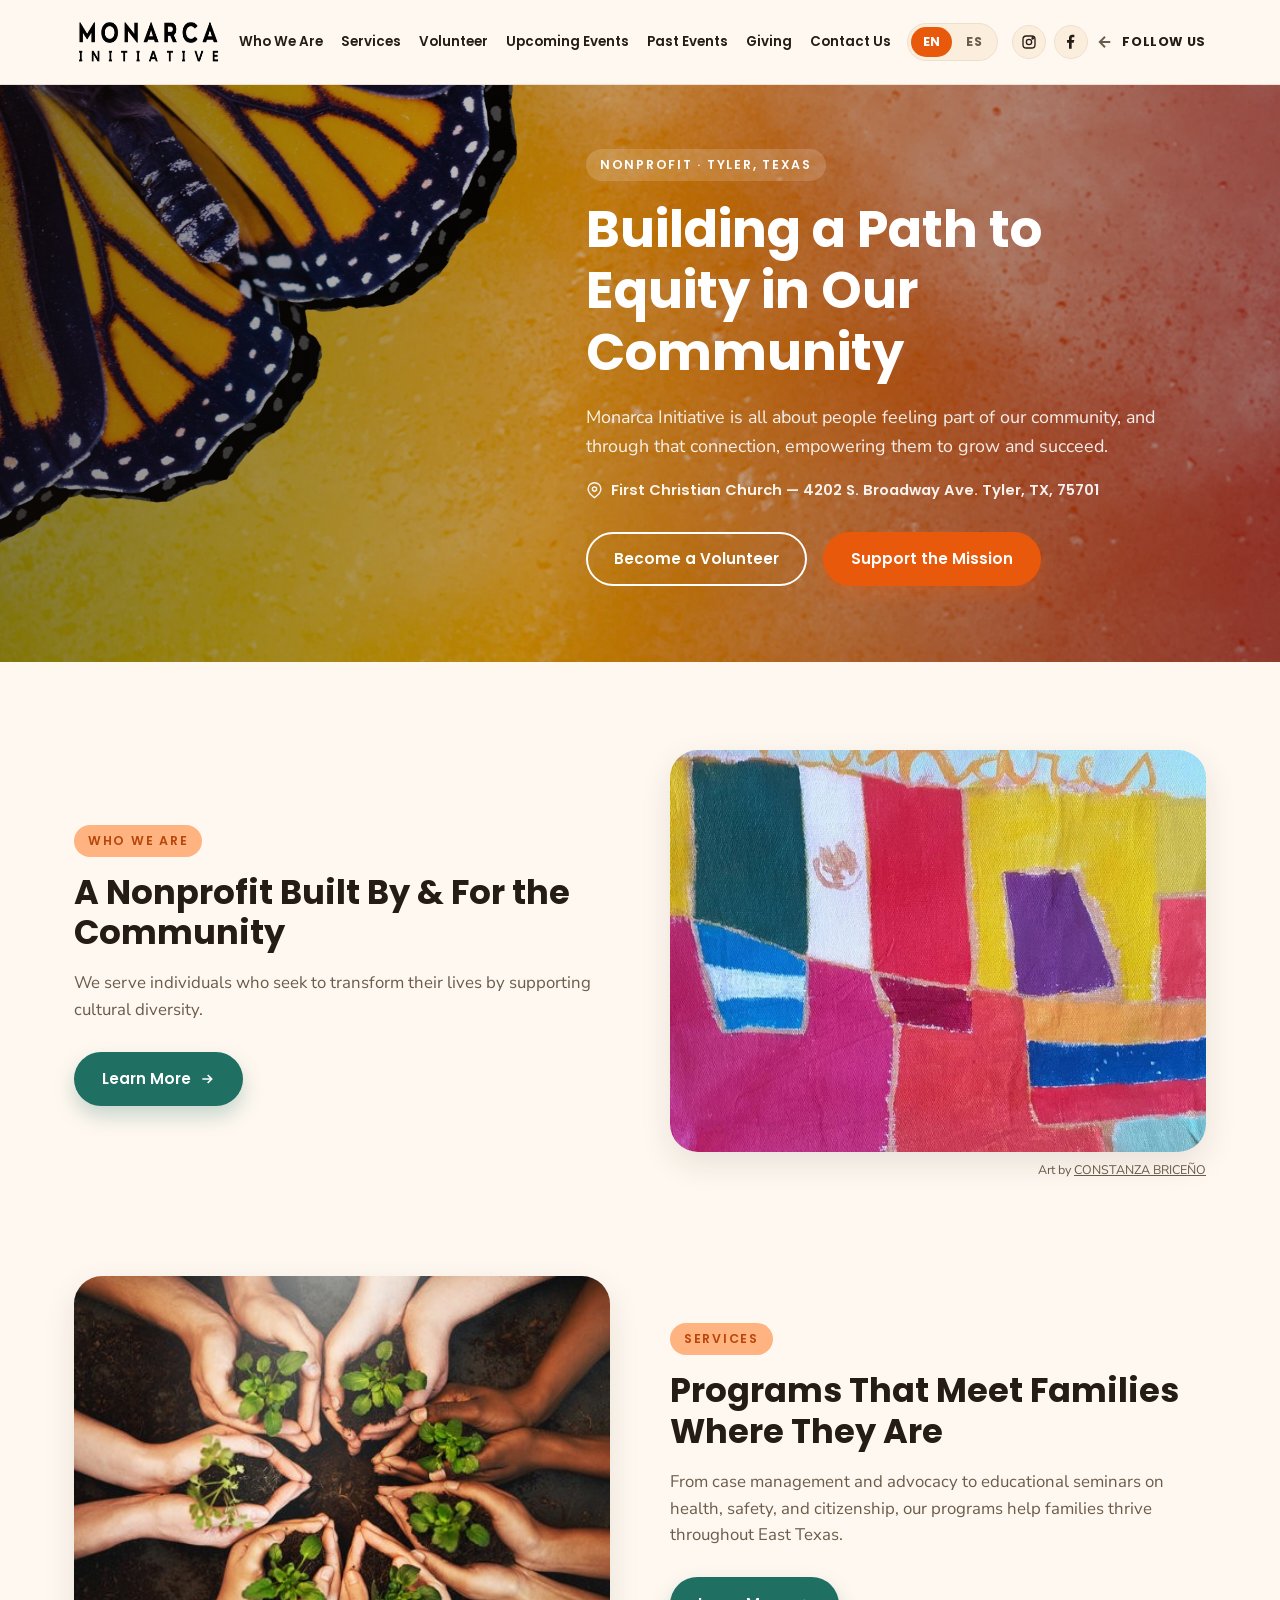
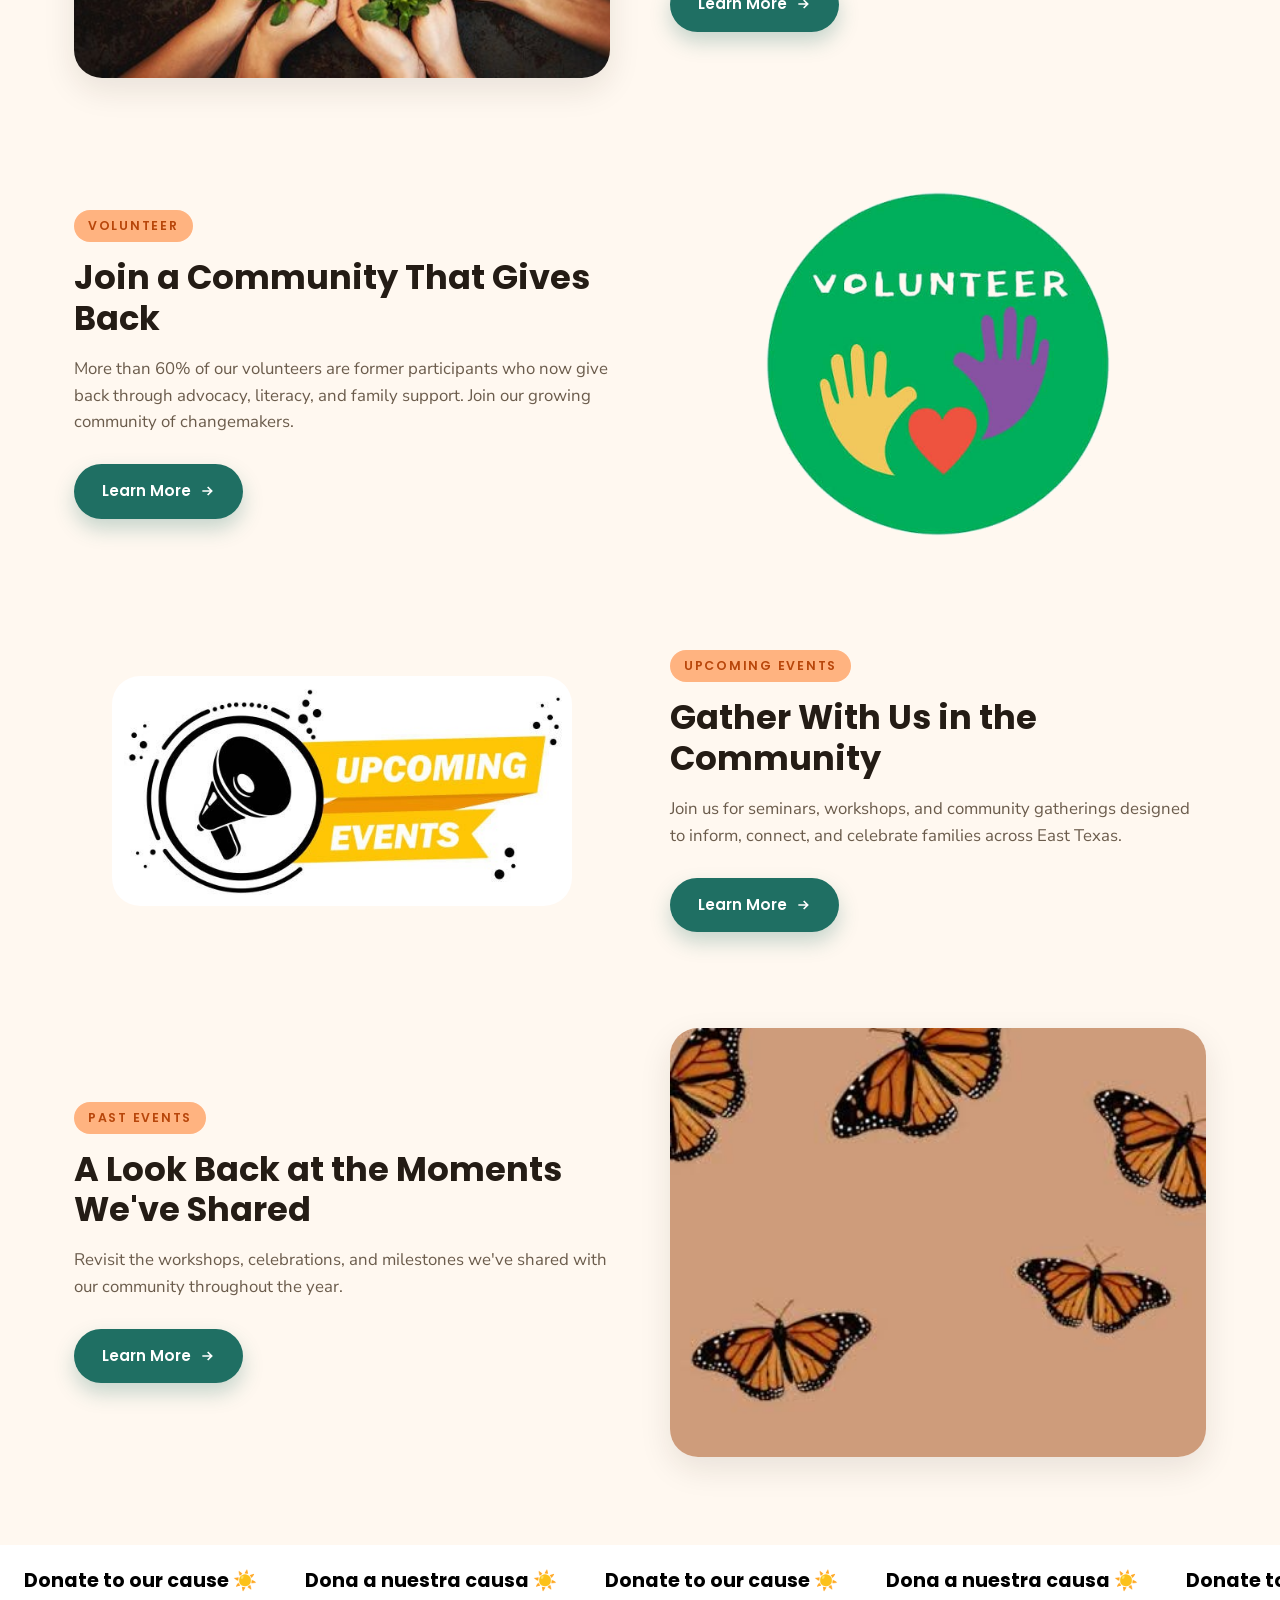
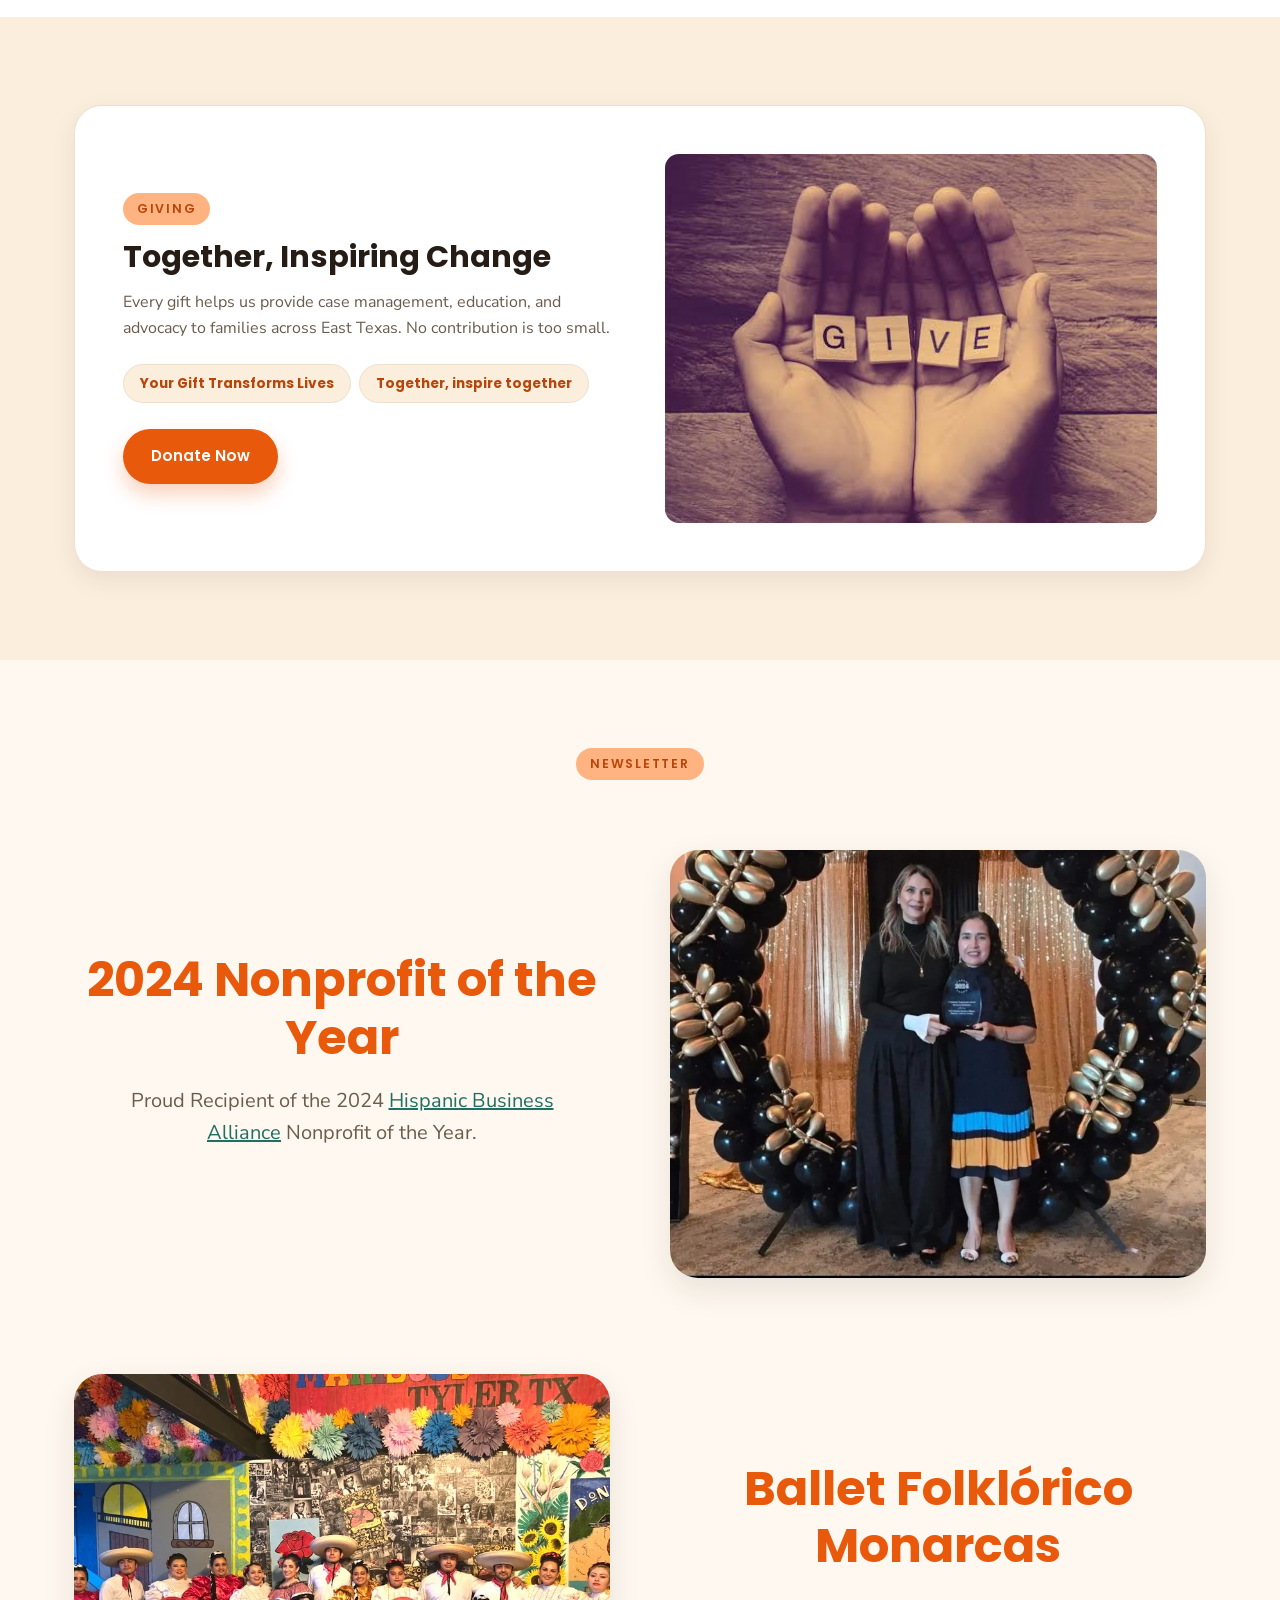
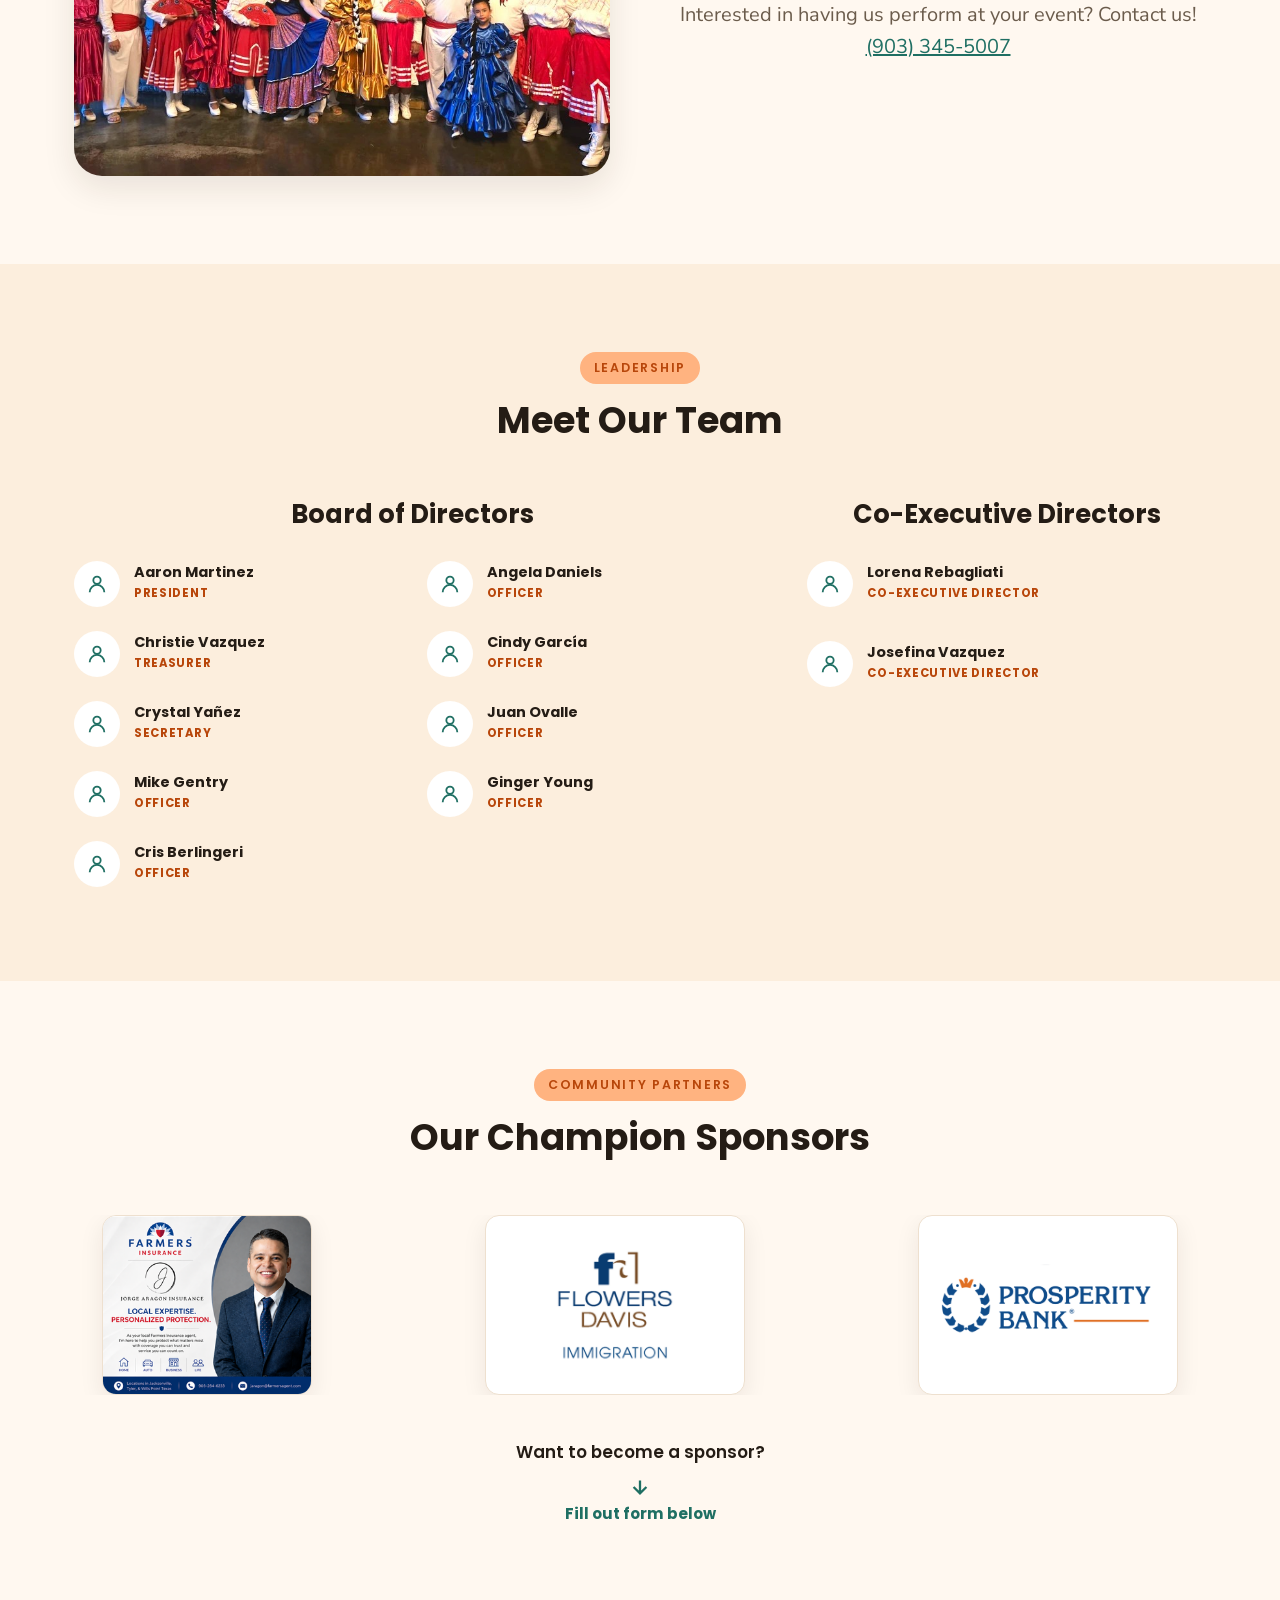
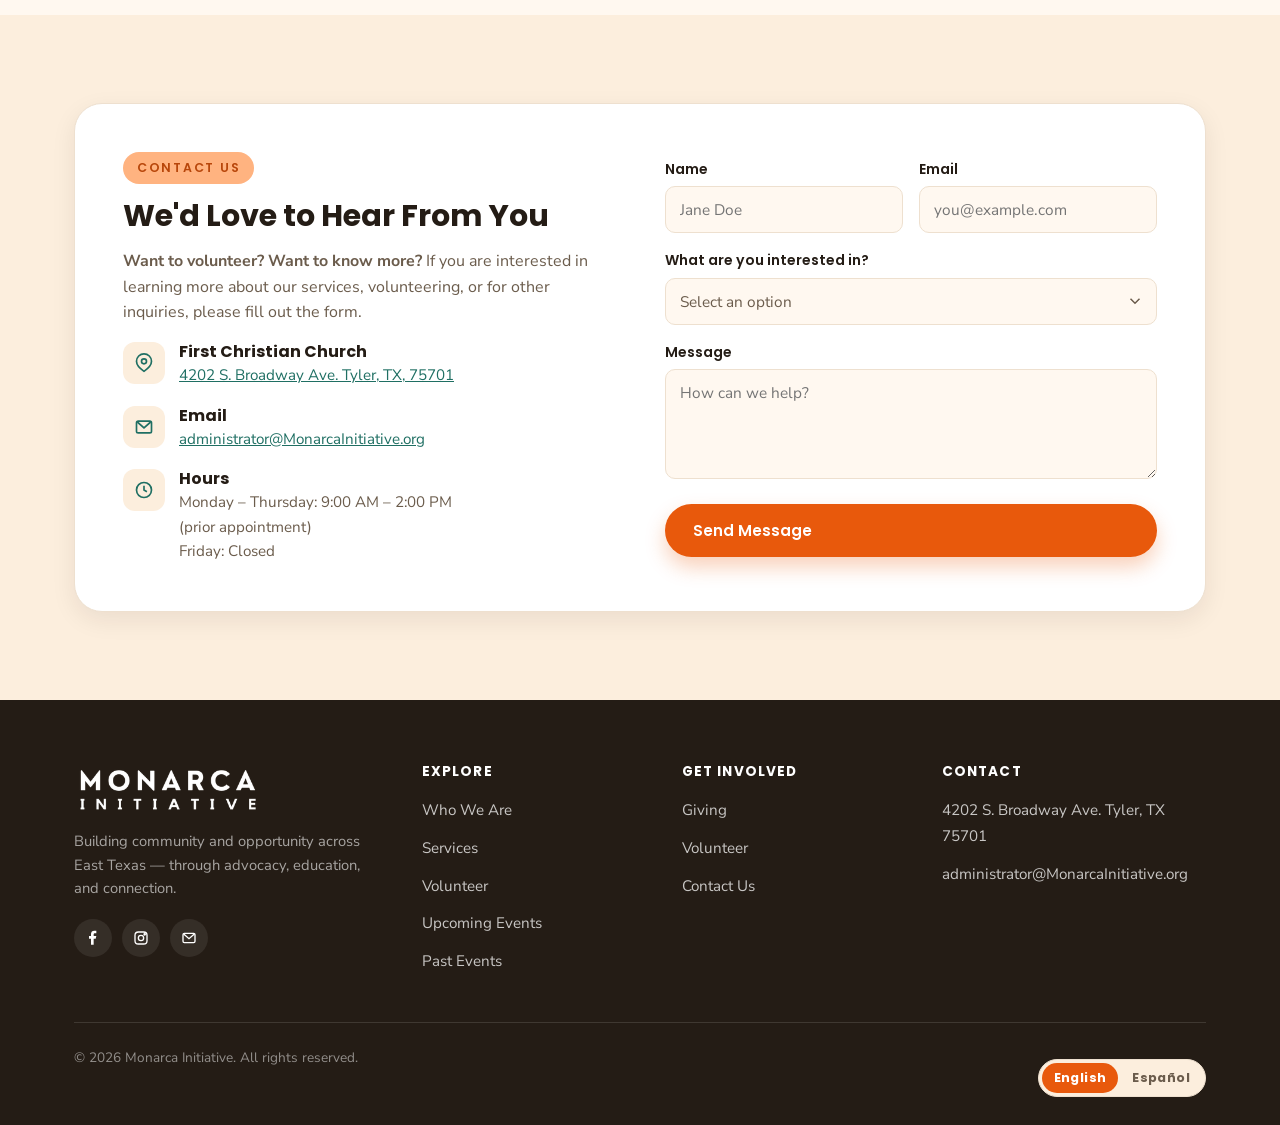
==== commit 0c59c449: "Match site wording to the real Monarca Initiative website Replace invented copy with the real site's" ====
--- a/index.html
+++ b/index.html
@@ -3,8 +3,8 @@
 <head>
 <meta charset="UTF-8">
 <meta name="viewport" content="width=device-width, initial-scale=1">
-<title data-es="Monarca Initiative — Comunidad Hispana y Latina en el Este de Texas">Monarca Initiative — Serving Hispanic &amp; Latino Families in East Texas</title>
-<meta name="description" data-es="Monarca Initiative es una organización sin fines de lucro en Tyler, Texas, que promueve la equidad para las familias hispanas y latinas a través de la defensa, la educación y los servicios comunitarios." content="Monarca Initiative is a Tyler, Texas nonprofit advancing equity for Hispanic and Latino families through advocacy, education, and community services.">
+<title data-es="Monarca Initiative — Tyler, Texas">Monarca Initiative — Tyler, Texas</title>
+<meta name="description" data-es="Monarca Initiative busca que las personas se sientan parte de nuestra comunidad y, a través de esa conexión, brindar las herramientas para crecer y alcanzar sus metas." content="Monarca Initiative is all about people feeling part of our community, and through that connection, empowering them to grow and succeed.">
 <link rel="icon" href="assets/img/favicon.png" type="image/png">
 <link rel="preconnect" href="https://fonts.googleapis.com">
 <link rel="preconnect" href="https://fonts.gstatic.com" crossorigin>
@@ -58,7 +58,7 @@
     <div class="container">
       <div class="hero-copy">
         <span class="hero-eyebrow" data-es="Sin Fines de Lucro · Tyler, Texas">Nonprofit · Tyler, Texas</span>
-        <h1 data-es="Construyendo un camino hacia la equidad para las familias hispanas y latinas">Building a Path to Equity for Hispanic &amp; Latino Families</h1>
+        <h1 data-es="Construyendo un camino hacia la equidad en nuestra comunidad">Building a Path to Equity in Our Community</h1>
         <p data-es="En Monarca Initiative todo se trata de que las personas se sientan parte de nuestra comunidad, y a través de esa conexión, ayudarlas a crecer y a triunfar.">Monarca Initiative is all about people feeling part of our community, and through that connection, empowering them to grow and succeed.</p>
         <a class="hero-address" href="https://www.google.com/maps/search/?api=1&amp;query=4202+S.+Broadway+Ave.+Tyler%2C+TX+75701" target="_blank" rel="noopener noreferrer">
           <svg viewBox="0 0 24 24" fill="none" stroke="currentColor" stroke-width="2"><path d="M21 10c0 6-9 12-9 12s-9-6-9-12a9 9 0 0 1 18 0Z"/><circle cx="12" cy="10" r="3"/></svg>
@@ -87,7 +87,7 @@
         </div>
         <div class="feature-media-wrap">
           <div class="feature-media">
-            <img src="assets/img/who-we-are-art.jpg" alt="Colorful painted mural of flags celebrating the Hispanic and Latino community">
+            <img src="assets/img/who-we-are-art.jpg" alt="Colorful painted mural of flags">
           </div>
           <span class="media-credit">Art by <a href="https://www.cbriceno.art/" target="_blank" rel="noopener noreferrer">CONSTANZA BRICEÑO</a></span>
         </div>
@@ -205,10 +205,10 @@
       <div class="compact-row" id="giving">
         <div class="compact-copy">
           <span class="eyebrow" data-es="Donaciones">Giving</span>
-          <h2 data-es="Haz un Impacto Hoy">Make an Impact Today</h2>
-          <p data-es="Cada donación ayuda a brindar gestión de casos, educación y defensa a familias hispanas y latinas en todo el este de Texas. Ningún aporte es demasiado pequeño.">Every gift helps us provide case management, education, and advocacy to Hispanic and Latino families across East Texas. No contribution is too small.</p>
+          <h2 data-es="Unidos en comunidad, inspirando cambios">Together, Inspiring Change</h2>
+          <p data-es="Cada donación ayuda a brindar gestión de casos, educación y defensa a familias en todo el este de Texas. Ningún aporte es demasiado pequeño.">Every gift helps us provide case management, education, and advocacy to families across East Texas. No contribution is too small.</p>
           <div class="stat-strip">
-            <span class="stat-pill" data-es="Tu donación transforma vidas">Your gift transforms lives</span>
+            <span class="stat-pill" data-es="Tu apoyo transforma historias">Your Gift Transforms Lives</span>
             <span class="stat-pill" data-es="Juntos, inspiramos juntos">Together, inspire together</span>
           </div>
           <div class="hero-actions" style="margin-top:26px;">
@@ -427,7 +427,7 @@
         <a href="index.html" class="brand">
           <img src="assets/img/logo.png" alt="Monarca Initiative logo">
         </a>
-        <p data-es="Construyendo equidad y oportunidad para las familias hispanas y latinas del este de Texas a través de la defensa, la educación y la comunidad.">Building equity and opportunity for Hispanic and Latino families across East Texas — through advocacy, education, and community.</p>
+        <p data-es="Construyendo comunidad y oportunidad en el este de Texas a través de la defensa, la educación y la conexión.">Building community and opportunity across East Texas — through advocacy, education, and connection.</p>
         <div class="footer-social">
           <a href="https://www.facebook.com/people/Monarca-Initiative/100091495717951/" target="_blank" rel="noopener noreferrer" aria-label="Facebook"><svg width="16" height="16" viewBox="0 0 24 24" fill="currentColor"><path d="M13 22v-9h3l1-4h-4V7c0-1.1.4-2 2-2h2V1.1C16.6 1 15.3 1 14 1c-3 0-5 1.8-5 5v3H6v4h3v9h4Z"/></svg></a>
           <a href="https://www.instagram.com/monarcainitiative/" target="_blank" rel="noopener noreferrer" aria-label="Instagram"><svg width="16" height="16" viewBox="0 0 24 24" fill="none" stroke="currentColor" stroke-width="2"><rect x="3" y="3" width="18" height="18" rx="5"/><circle cx="12" cy="12" r="4"/><circle cx="17.5" cy="6.5" r="1"/></svg></a>
--- a/assets/css/style.css
+++ b/assets/css/style.css
@@ -392,6 +392,16 @@
 }
 .feature-list svg { flex: none; width: 18px; height: 18px; margin-top: 3px; color: var(--color-teal); }
 .feature-list .flag-icon { flex: none; font-size: 1.15rem; line-height: 1; margin-top: 1px; }
+
+.pull-quote {
+  margin: 0 0 18px;
+  padding: 14px 20px;
+  border-left: 3px solid var(--color-primary);
+  font-family: var(--font-heading);
+  font-style: italic;
+  font-size: 1.05rem;
+  color: var(--color-text);
+}
 
 .feature-media {
   position: relative;
@@ -435,6 +445,7 @@
   padding: 48px;
   box-shadow: var(--shadow-card);
 }
+.compact-row > * { min-width: 0; }
 .compact-row + .compact-row { margin-top: 32px; }
 .compact-copy h2 { font-size: clamp(1.5rem, 2.6vw, 1.9rem); }
 .compact-copy p { color: var(--color-text-soft); }
@@ -463,8 +474,12 @@
 }
 
 /* ---------- Contact form ---------- */
-.contact-form { display: grid; gap: 16px; }
+.contact-form { display: grid; gap: 16px; min-width: 0; }
 .contact-form .field-row { display: grid; grid-template-columns: 1fr 1fr; gap: 16px; }
+.contact-form .field-row > * { min-width: 0; }
+.contact-form input,
+.contact-form select,
+.contact-form textarea { max-width: 100%; }
 .contact-form label {
   display: block;
   font-family: var(--font-heading);
@@ -508,9 +523,9 @@
   margin-top: 8px;
 }
 .payment-qr img {
-  width: 56px;
-  height: 56px;
-  padding: 4px;
+  width: 96px;
+  height: 96px;
+  padding: 6px;
   background: var(--color-white);
   border: 1px solid var(--color-border);
   border-radius: 6px;
@@ -530,8 +545,10 @@
   color: var(--color-teal);
   display: flex; align-items: center; justify-content: center;
 }
+.contact-info-item > div { min-width: 0; }
 .contact-info-item h4 { margin-bottom: 2px; font-size: 1rem; }
-.contact-info-item p { margin: 0; color: var(--color-text-soft); font-size: 0.95rem; }
+.contact-info-item p { margin: 0; color: var(--color-text-soft); font-size: 0.95rem; overflow-wrap: anywhere; }
+.contact-info-item a { overflow-wrap: anywhere; }
 
 .impact-list {
   list-style: none;
@@ -560,6 +577,7 @@
   grid-template-columns: repeat(3, 1fr);
   gap: 28px;
 }
+.card-swipe-row { display: contents; }
 .card {
   background: var(--color-white);
   border: 1px solid var(--color-border);
@@ -571,6 +589,9 @@
 }
 .card-media { aspect-ratio: 16 / 10; overflow: hidden; }
 .card-media img { width: 100%; height: 100%; object-fit: cover; }
+.card-media--contain { aspect-ratio: 4 / 3; background: var(--color-cream-deep); }
+.card-media--contain img { object-fit: contain; }
+.swipe-dots { display: none; }
 .card-body { padding: 24px; display: flex; flex-direction: column; gap: 10px; flex: 1; }
 .card-date {
   font-family: var(--font-heading);
@@ -604,6 +625,10 @@
   align-items: center;
   gap: 6px;
 }
+.card-meta { list-style: none; padding: 0; margin: 0; display: flex; flex-direction: column; gap: 4px; }
+.card-meta li { font-size: 0.9rem; color: var(--color-text-soft); }
+.card-meta a { color: var(--color-teal); font-weight: 700; text-decoration: none; }
+.card-meta a:hover { text-decoration: underline; }
 
 .value-grid {
   display: grid;
@@ -684,7 +709,9 @@
 }
 .banner-item {
   display: flex;
-  align-items: center;
+  flex-shrink: 0;
+  align-items: center;
+  line-height: 1;
   color: #000;
   font-family: var(--font-heading);
   font-weight: 700;
@@ -694,6 +721,10 @@
 }
 @media (prefers-reduced-motion: reduce) {
   .banner-track { animation: none; }
+}
+@media (max-width: 620px) {
+  .banner-container { height: 3.4rem; }
+  .banner-item { font-size: 0.92rem; padding: 0.6rem 1rem; }
 }
 
 /* ---------- Board of directors ---------- */
@@ -943,6 +974,31 @@
 @media (max-width: 620px) {
   .section { padding: 64px 0; }
   .card-grid { grid-template-columns: 1fr; }
+  .card-grid--swipe { display: block; }
+  .card-grid--swipe .card-swipe-row {
+    display: flex;
+    gap: 16px;
+    overflow-x: auto;
+    scroll-snap-type: x mandatory;
+    -webkit-overflow-scrolling: touch;
+    padding: 4px 9% 6px;
+    margin: 0 -24px;
+  }
+  .card-grid--swipe .card { flex: 0 0 82%; scroll-snap-align: center; }
+  .card-grid--swipe.card-grid--big .card-swipe-row { padding: 4px 6% 6px; }
+  .card-grid--swipe.card-grid--big .card { flex: 0 0 88%; }
+  .swipe-dots { display: flex; justify-content: center; align-items: center; gap: 8px; margin: 4px 0 18px; }
+  .swipe-dot {
+    width: 8px;
+    height: 8px;
+    padding: 0;
+    border: none;
+    border-radius: 50%;
+    background: var(--color-border);
+    cursor: pointer;
+    transition: background-color 0.2s ease, transform 0.2s ease;
+  }
+  .swipe-dot.active { background: var(--color-primary); transform: scale(1.3); }
   .value-grid { grid-template-columns: 1fr; }
   .team-grid { grid-template-columns: 1fr; }
   .board-grid { grid-template-columns: 1fr; }
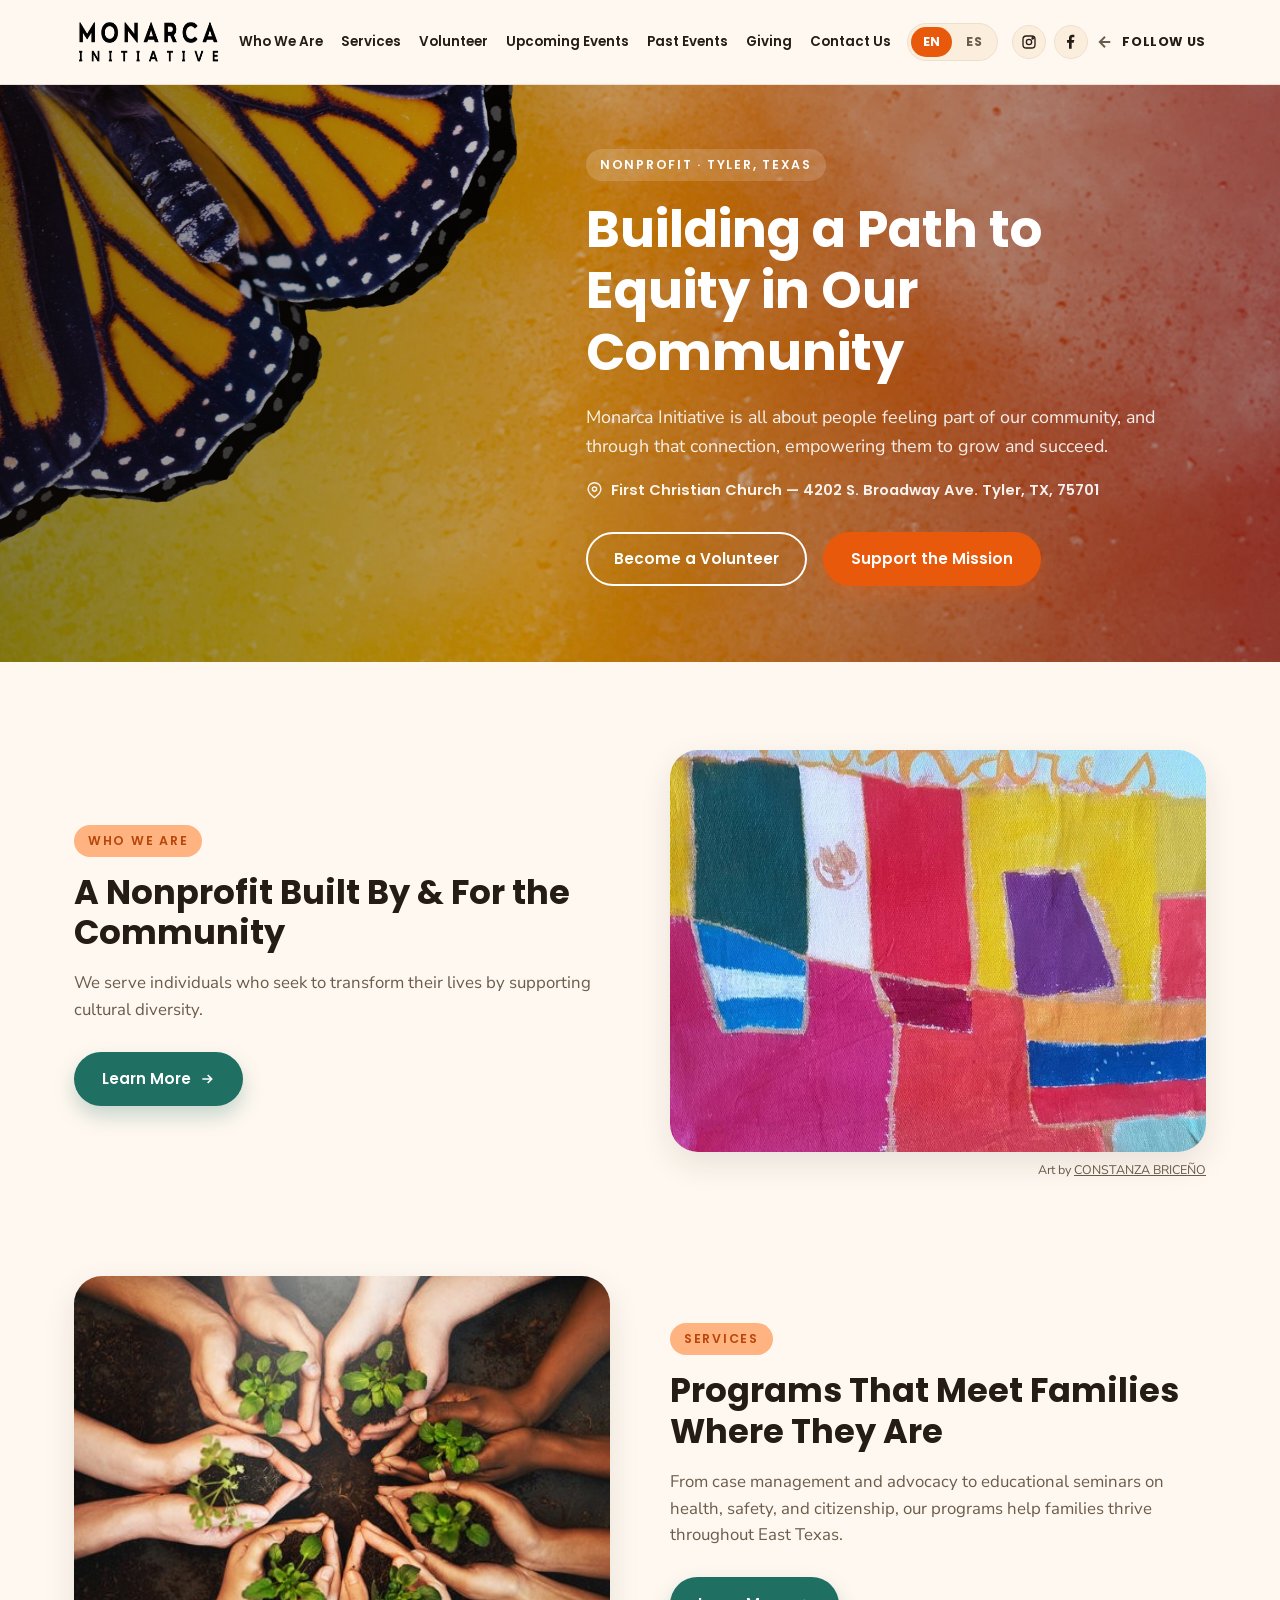
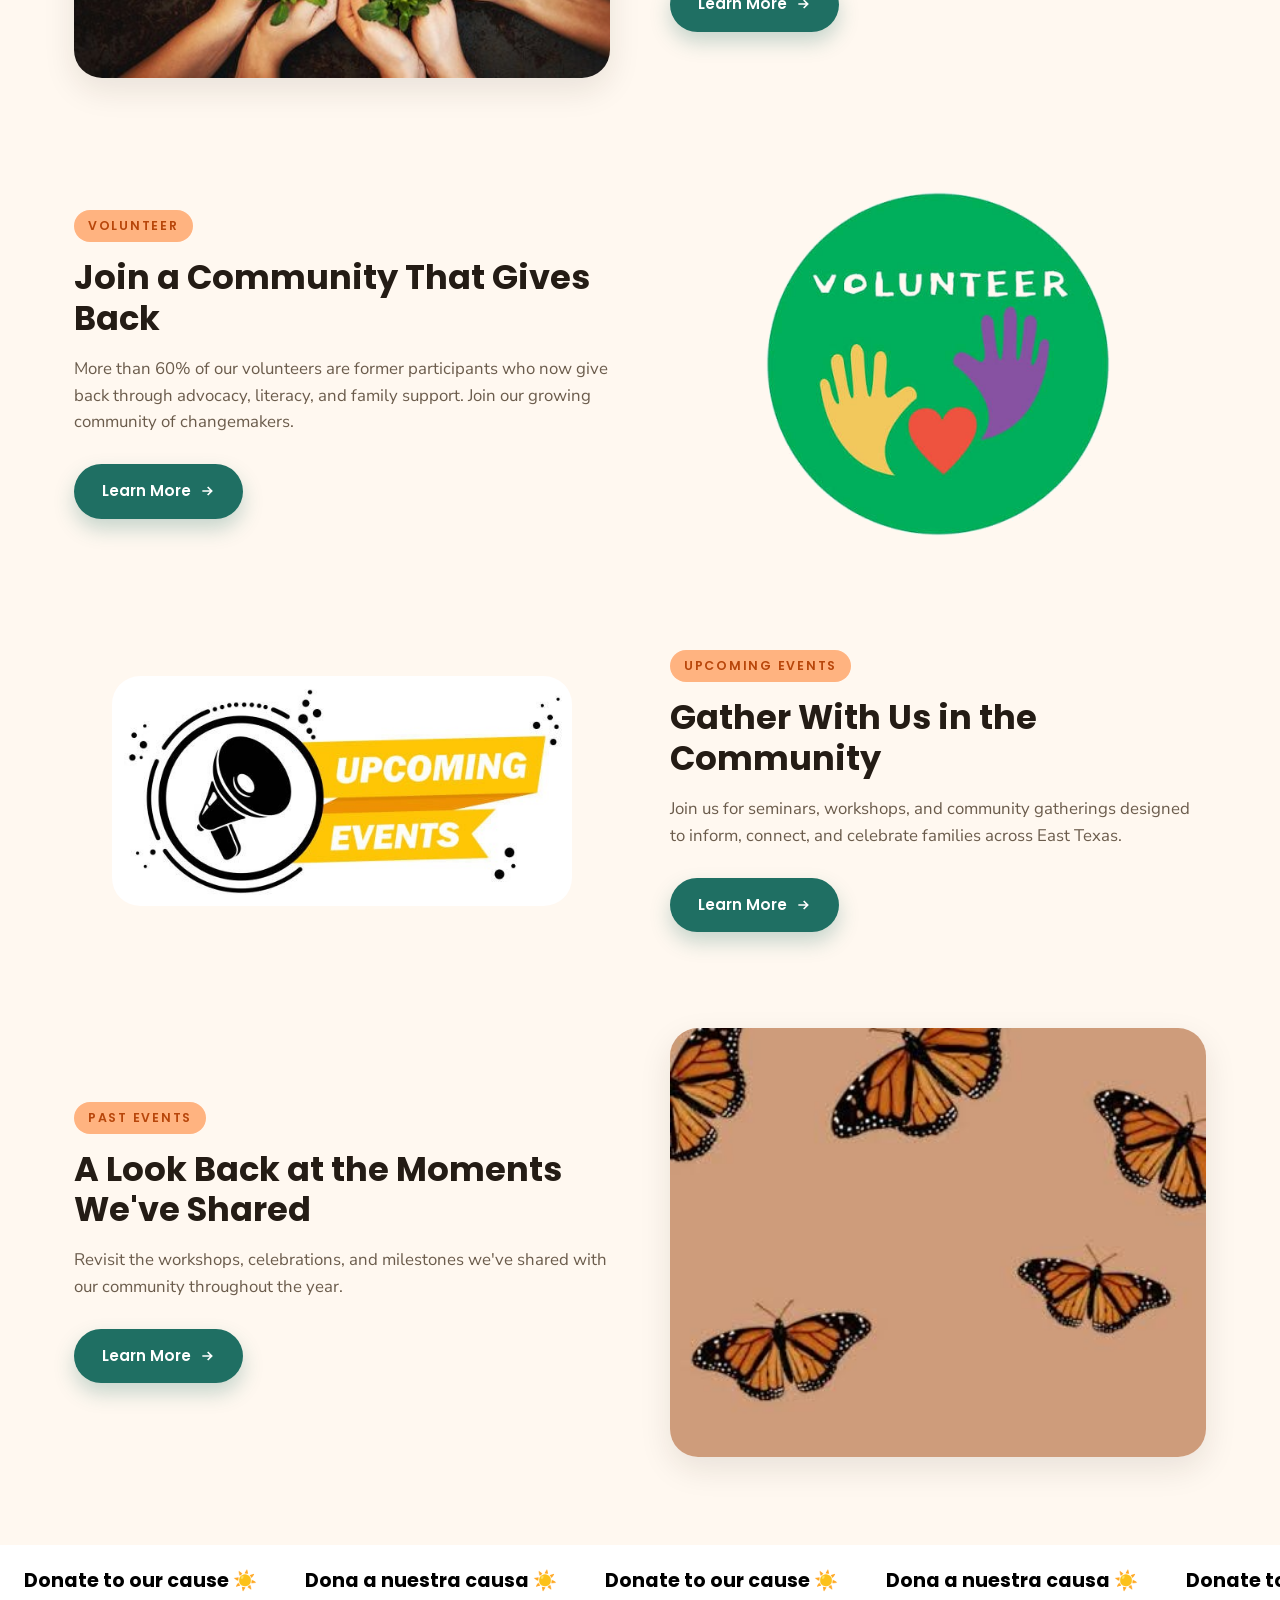
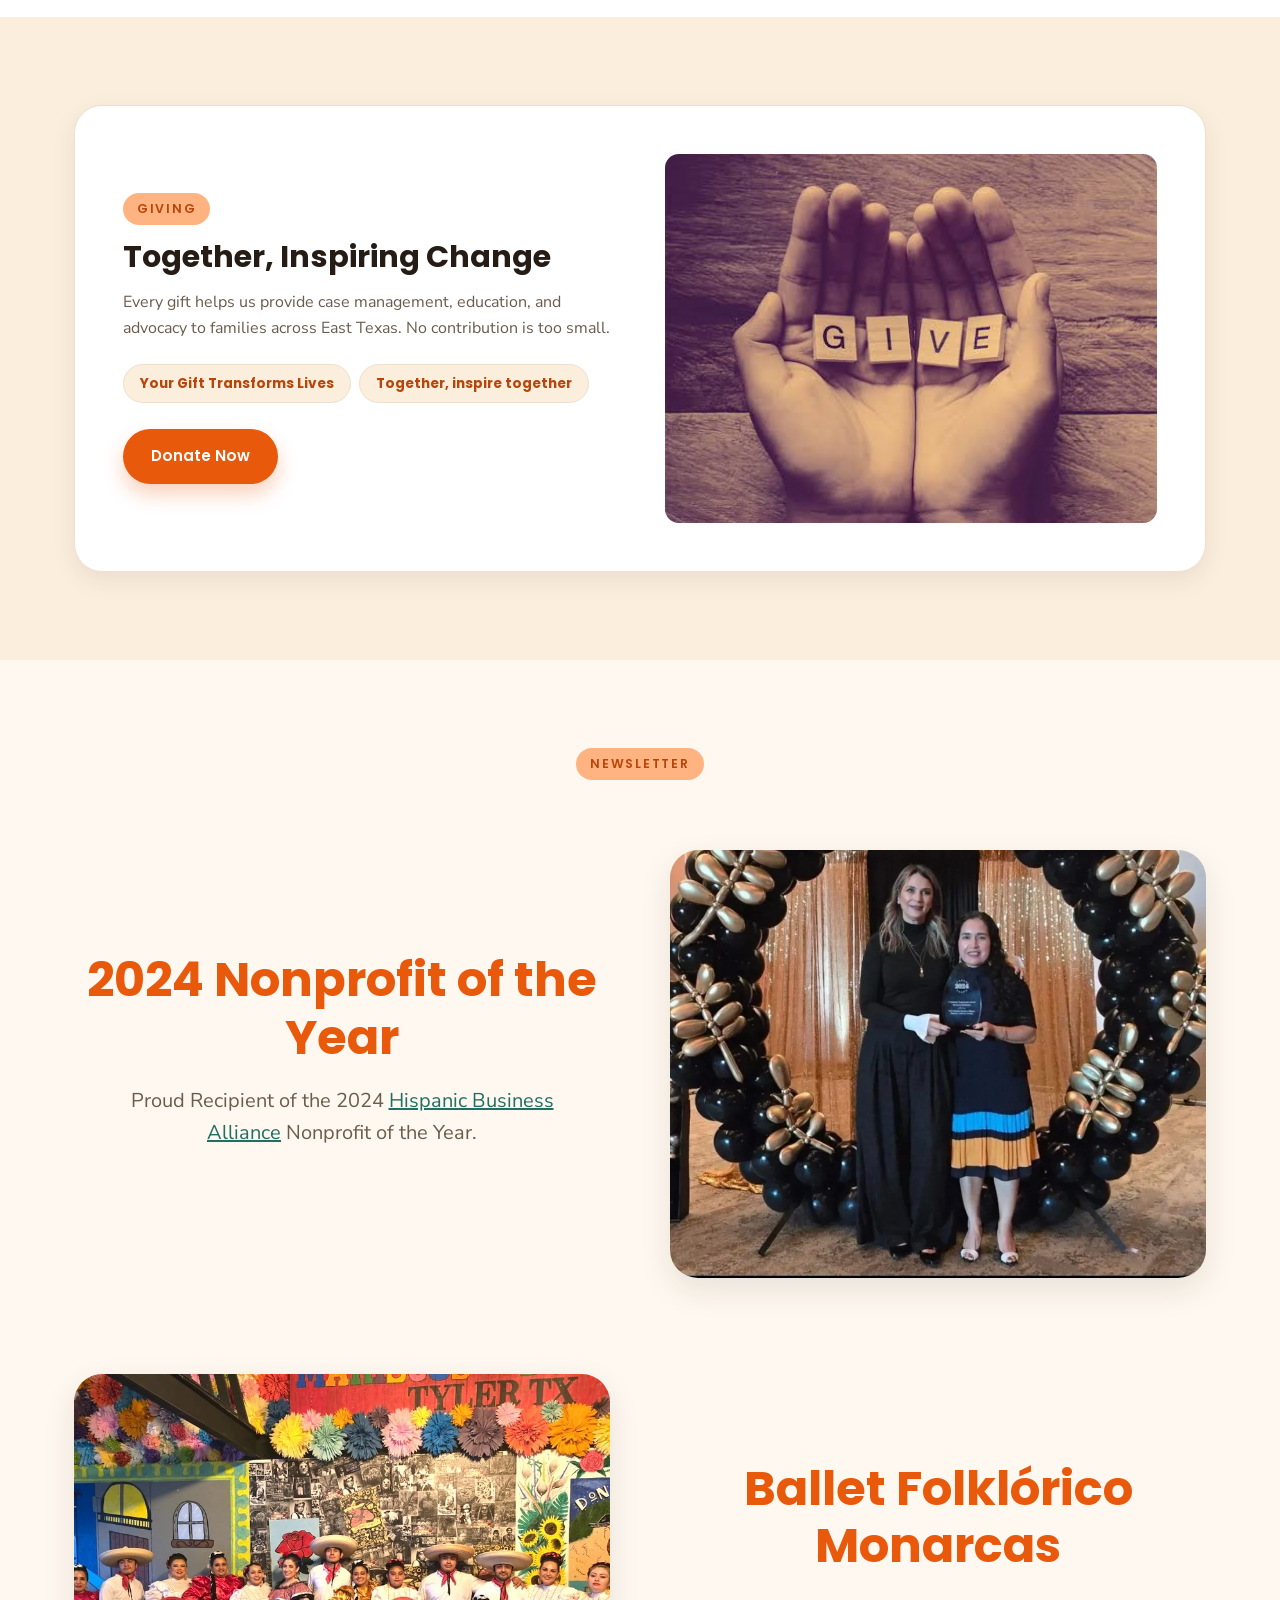
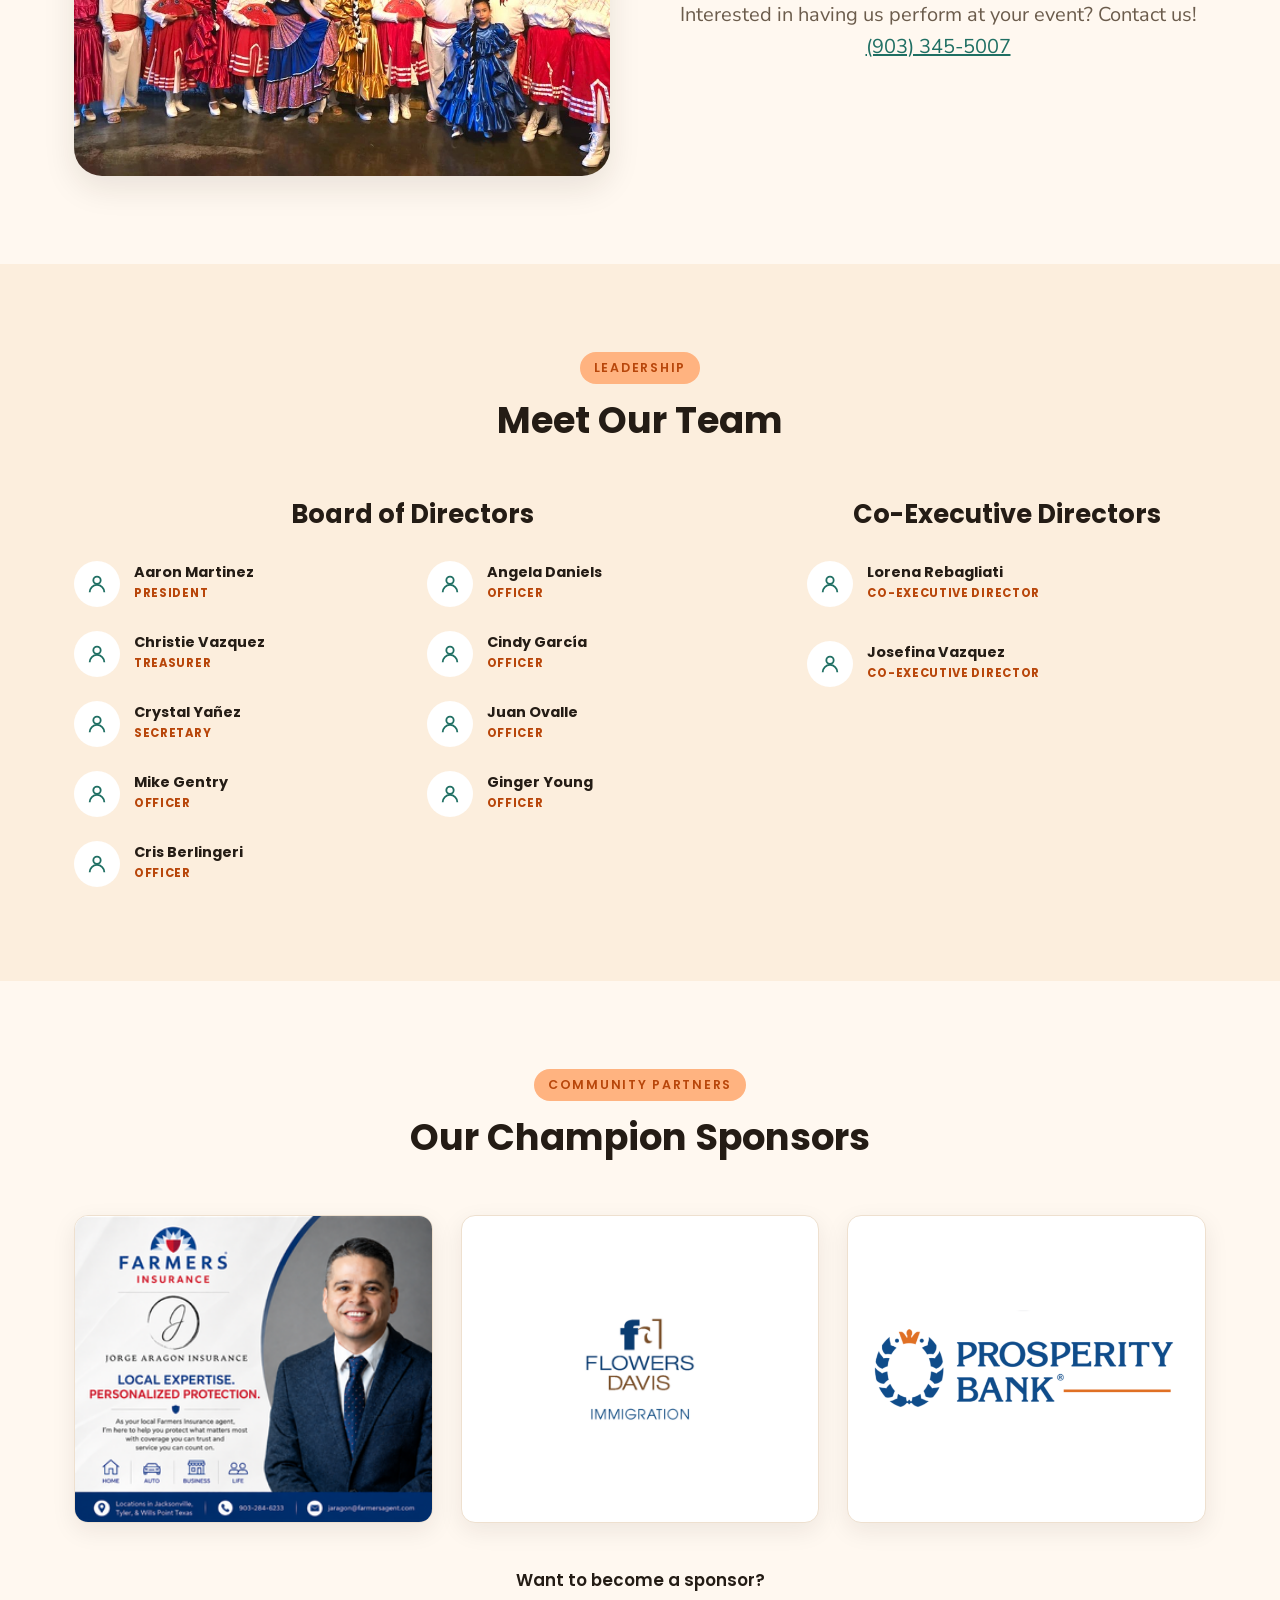
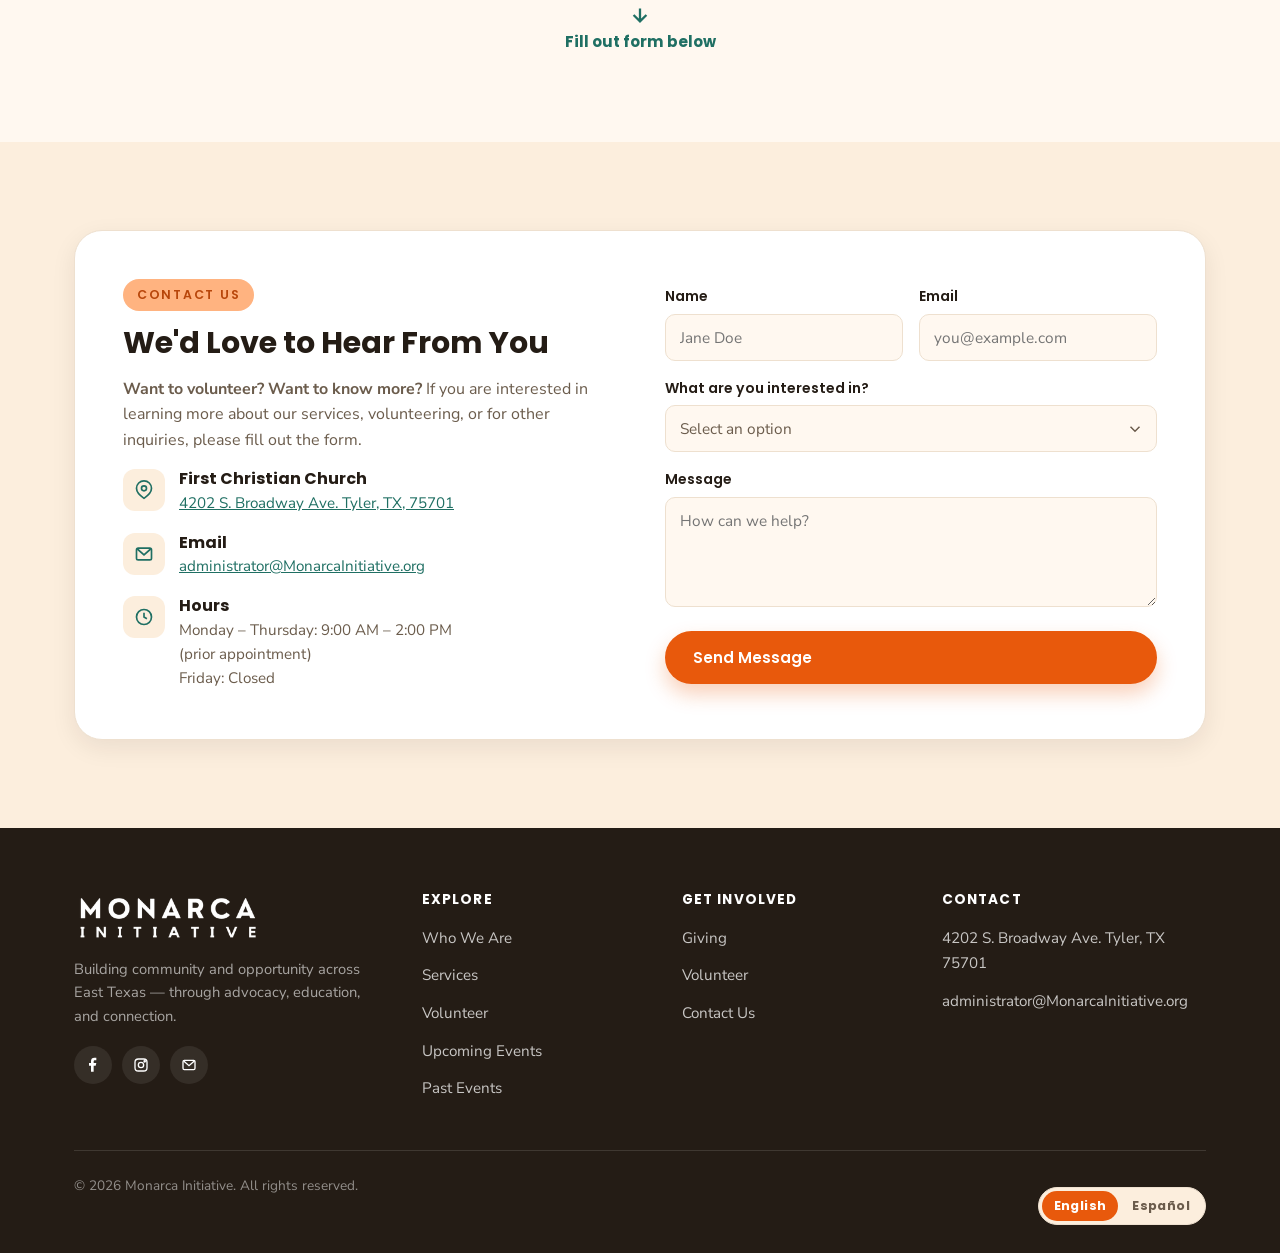
==== commit fca3d3d4: "Fix broken sponsor marquee with swipe carousel pattern Replace the auto-scrolling sponsor marquee, w" ====
--- a/index.html
+++ b/index.html
@@ -331,20 +331,23 @@
         <span class="eyebrow" data-es="Socios Comunitarios">Community Partners</span>
         <h2 data-es="Nuestros Patrocinadores Campeones">Our Champion Sponsors</h2>
       </div>
-    </div>
-    <div class="marquee-wrap">
-      <div class="marquee marquee--3">
-        <img class="marquee__item marquee__item--fill" src="assets/img/sponsor-farmers-jorge-aragon.png" width="210" height="180" alt="Farmers Insurance — Jorge Aragon Insurance">
-        <img class="marquee__item" src="assets/img/sponsor-flowers-davis-immigration.png" width="260" height="180" alt="Flowers Davis Immigration">
-        <img class="marquee__item" src="assets/img/sponsor-prosperity-bank.png" width="260" height="180" alt="Prosperity Bank">
-      </div>
-      <div class="marquee marquee--3 marquee--omega" aria-hidden="true">
-        <img class="marquee__item marquee__item--fill" src="assets/img/sponsor-farmers-jorge-aragon.png" width="210" height="180" alt="">
-        <img class="marquee__item" src="assets/img/sponsor-flowers-davis-immigration.png" width="260" height="180" alt="">
-        <img class="marquee__item" src="assets/img/sponsor-prosperity-bank.png" width="260" height="180" alt="">
-      </div>
-    </div>
-    <div class="container">
+      <div class="card-grid card-grid--swipe sponsors-grid">
+        <div class="card-swipe-row">
+
+        <div class="card sponsor-card sponsor-card--fill">
+          <img src="assets/img/sponsor-farmers-jorge-aragon.png" width="210" height="180" alt="Farmers Insurance — Jorge Aragon Insurance">
+        </div>
+
+        <div class="card sponsor-card">
+          <img src="assets/img/sponsor-flowers-davis-immigration.png" width="260" height="180" alt="Flowers Davis Immigration">
+        </div>
+
+        <div class="card sponsor-card">
+          <img src="assets/img/sponsor-prosperity-bank.png" width="260" height="180" alt="Prosperity Bank">
+        </div>
+
+        </div>
+      </div>
       <div class="sponsors-cta">
         <span data-es="¿Quieres ser patrocinador?">Want to become a sponsor?</span>
         <a href="#contact" class="sponsors-cta-link">
--- a/assets/css/style.css
+++ b/assets/css/style.css
@@ -806,42 +806,20 @@
 .board-co-directors--stack .board-card { min-width: 0; }
 
 /* ---------- Champion sponsors ---------- */
-.sponsors { overflow: hidden; }
-.marquee-wrap {
-  overflow: hidden;
+.sponsors-grid { margin-top: 36px; }
+.sponsor-card {
+  align-items: center;
+  justify-content: center;
+}
+.sponsor-card img {
+  display: block;
   width: 100%;
-  display: flex;
-}
-.marquee {
-  display: flex;
-  align-items: center;
-  justify-content: space-around;
-  flex: 0 0 100%;
-  min-width: 100%;
-  gap: 16px;
-  padding: 0 24px;
-  animation: marquee-scroll 22s linear infinite;
-}
-@keyframes marquee-scroll {
-  from { transform: translateX(0); }
-  to { transform: translateX(-100%); }
-}
-.marquee__item {
-  flex-shrink: 0;
+  height: 170px;
+  object-fit: contain;
+  padding: 14px;
   box-sizing: border-box;
-  width: 260px;
-  height: 180px;
-  object-fit: contain;
-  background: var(--color-white);
-  border: 1px solid var(--color-border);
-  border-radius: var(--radius-md);
-  box-shadow: var(--shadow-card);
-  padding: 14px;
-}
-.marquee__item--fill { width: 210px; object-fit: cover; padding: 0; }
-@media (prefers-reduced-motion: reduce) {
-  .marquee { animation: none; }
-}
+}
+.sponsor-card--fill img { object-fit: cover; padding: 0; height: 100%; }
 .sponsors-cta {
   display: flex;
   flex-direction: column;
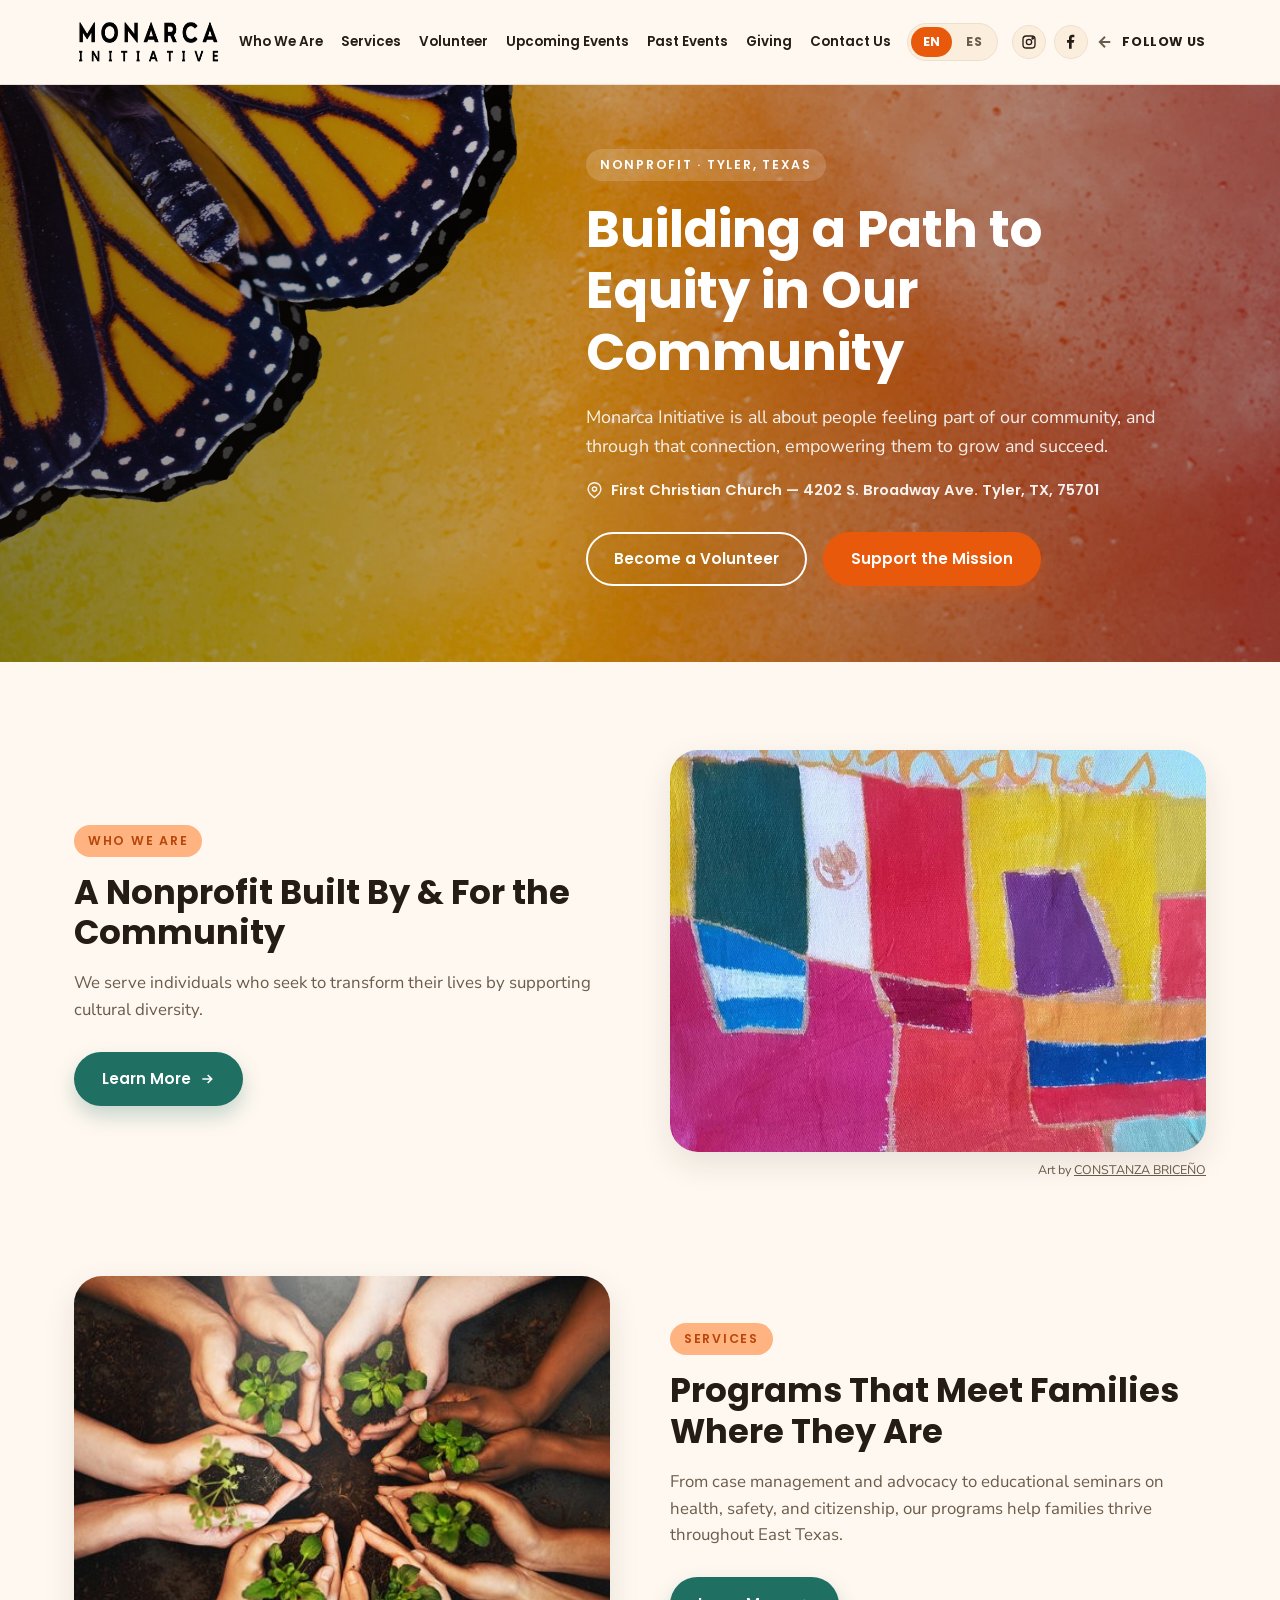
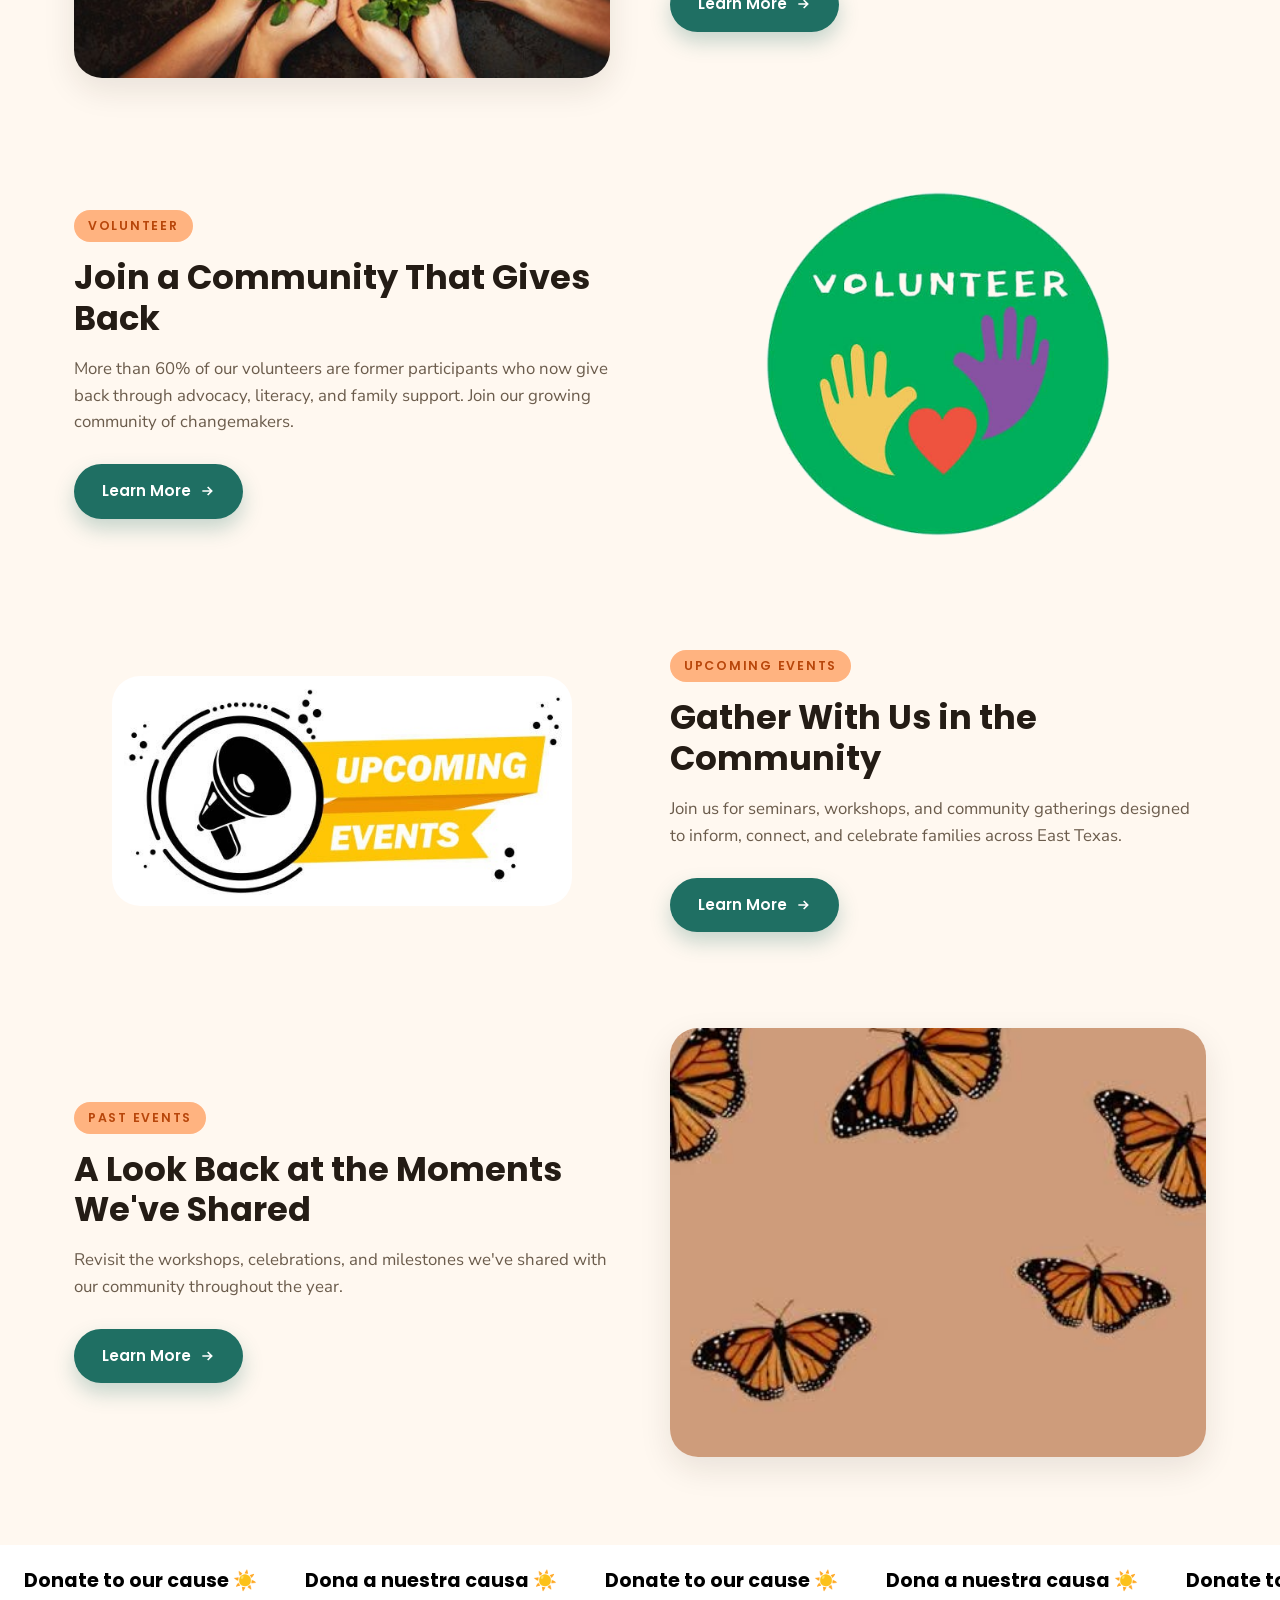
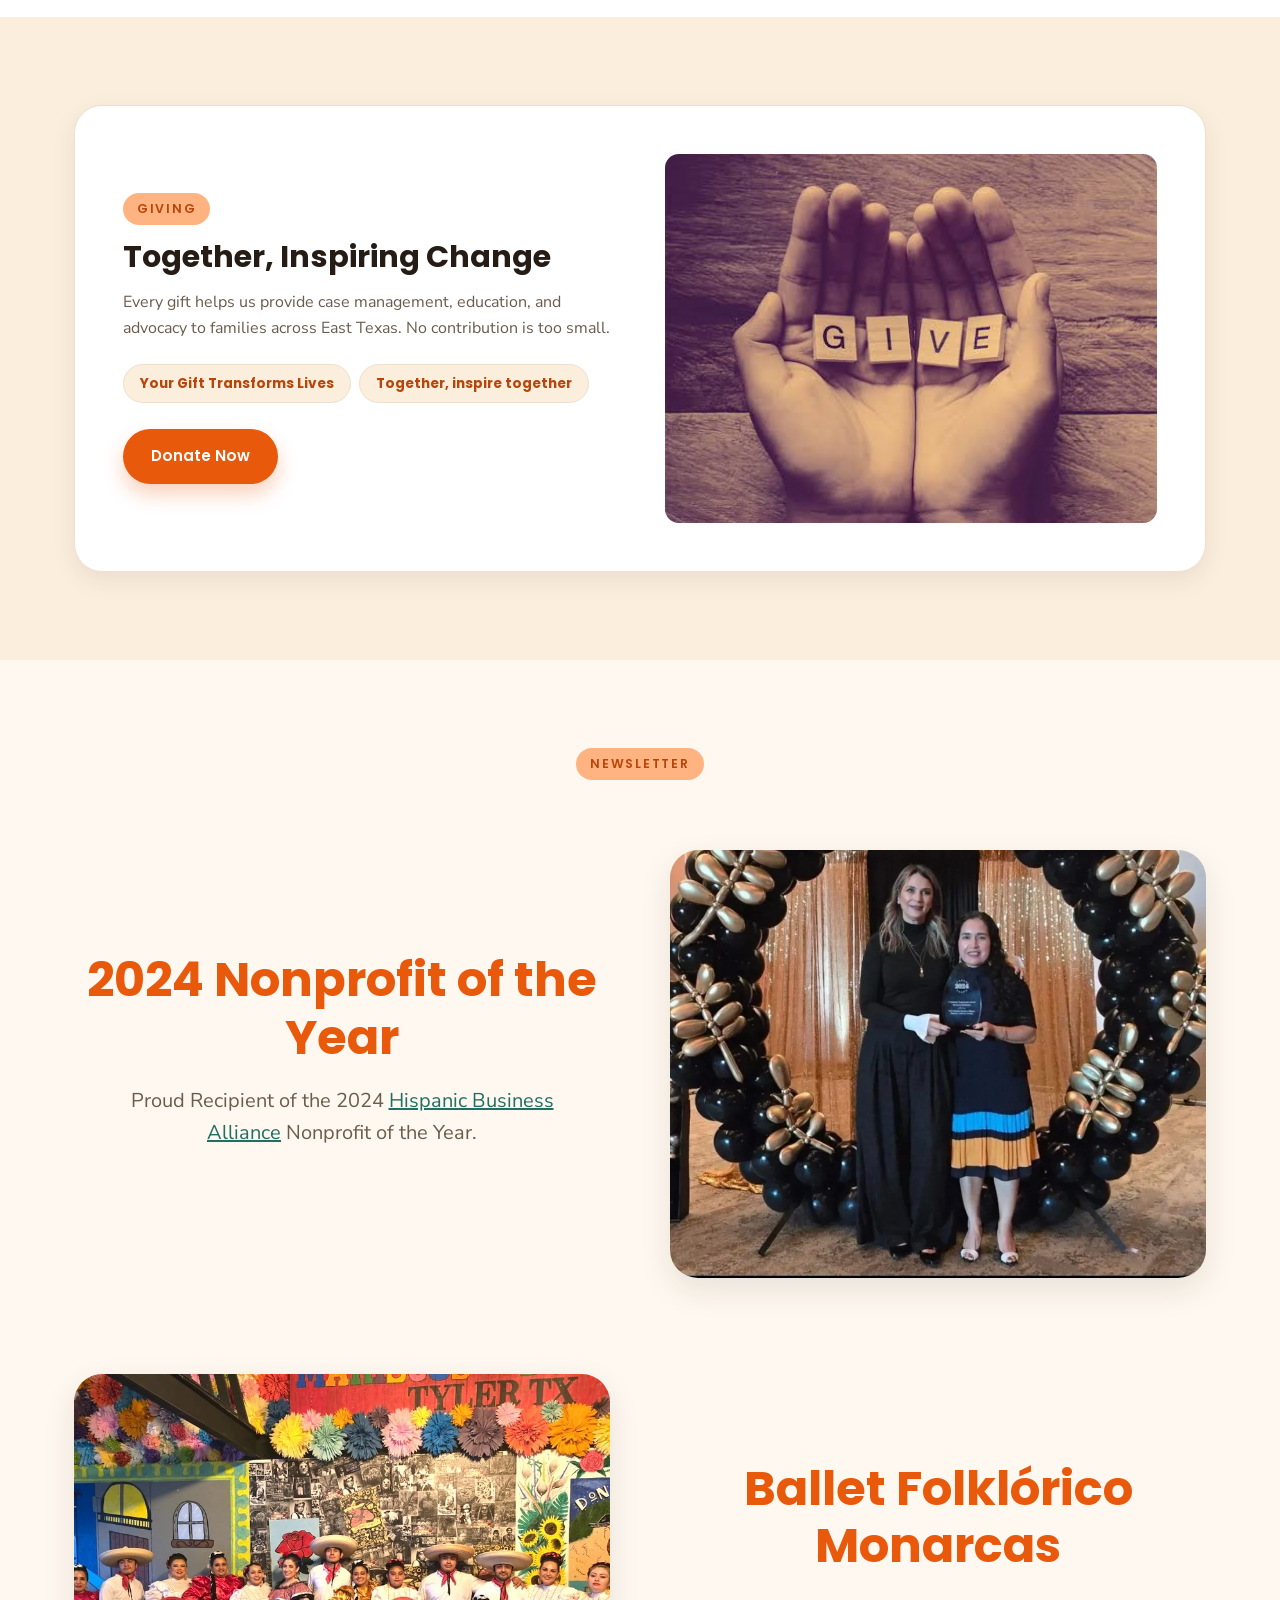
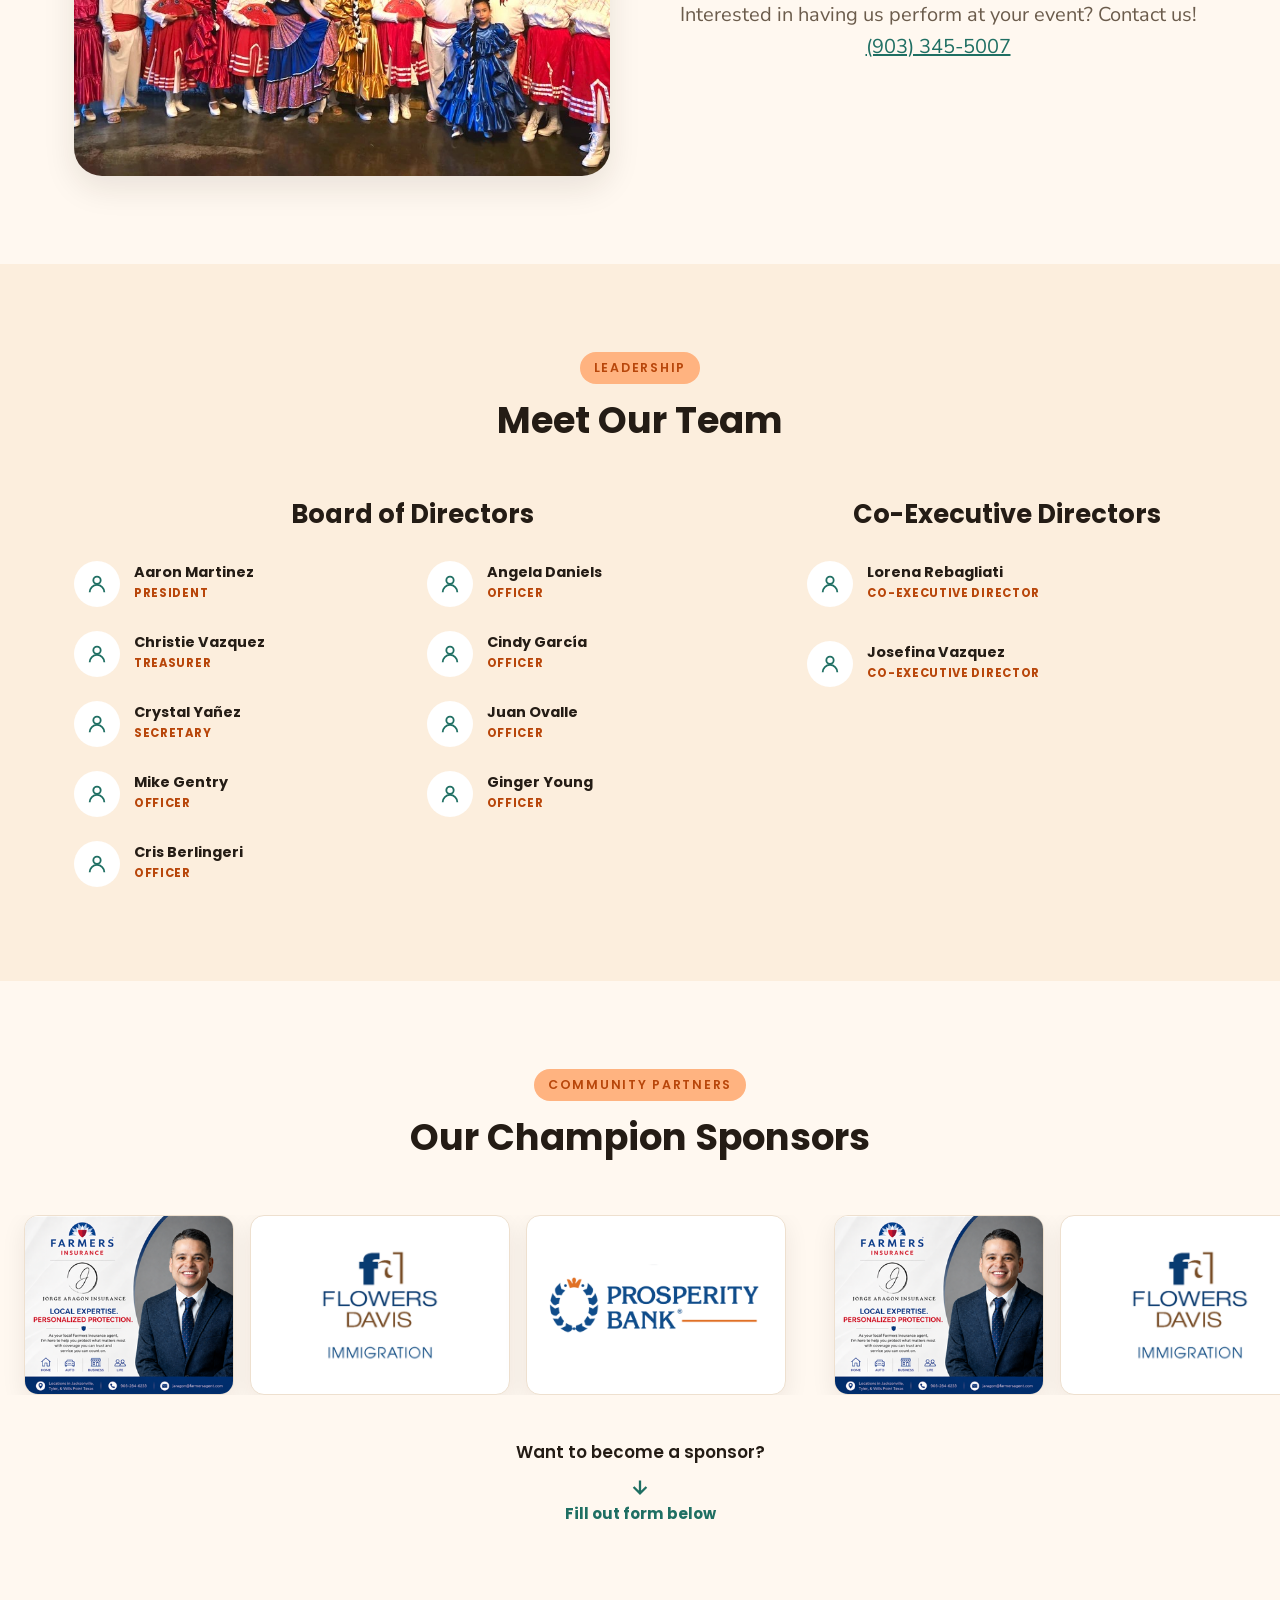
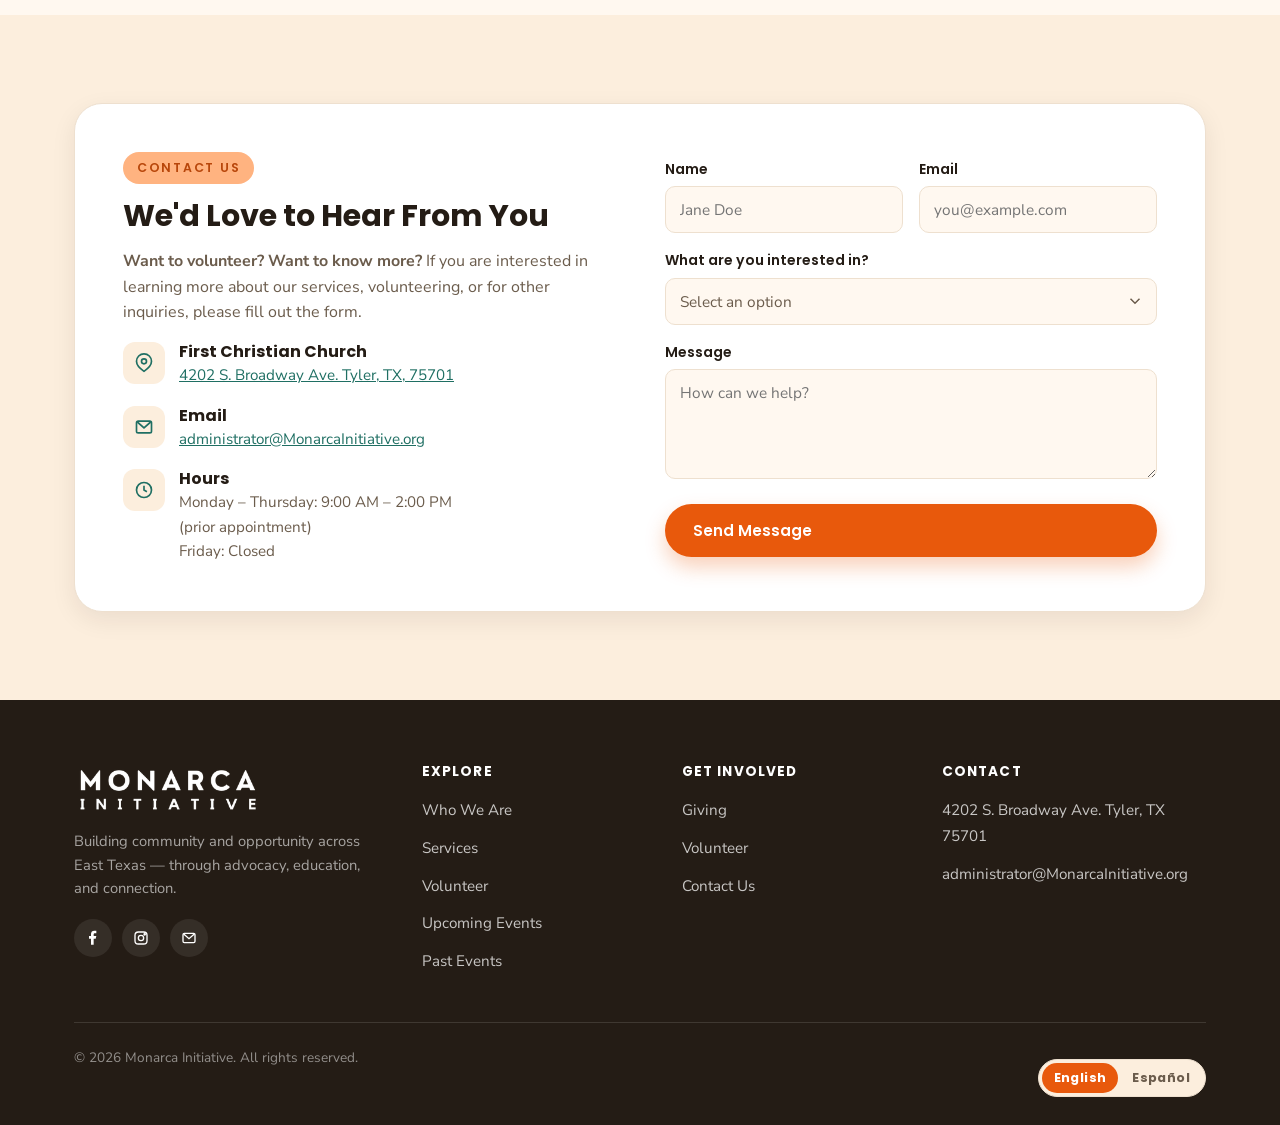
==== commit f61a6190: "Fix sponsor marquee cropping while keeping the auto-scroll loop Restore the continuously scrolling s" ====
--- a/index.html
+++ b/index.html
@@ -331,23 +331,22 @@
         <span class="eyebrow" data-es="Socios Comunitarios">Community Partners</span>
         <h2 data-es="Nuestros Patrocinadores Campeones">Our Champion Sponsors</h2>
       </div>
-      <div class="card-grid card-grid--swipe sponsors-grid">
-        <div class="card-swipe-row">
-
-        <div class="card sponsor-card sponsor-card--fill">
-          <img src="assets/img/sponsor-farmers-jorge-aragon.png" width="210" height="180" alt="Farmers Insurance — Jorge Aragon Insurance">
-        </div>
-
-        <div class="card sponsor-card">
-          <img src="assets/img/sponsor-flowers-davis-immigration.png" width="260" height="180" alt="Flowers Davis Immigration">
-        </div>
-
-        <div class="card sponsor-card">
-          <img src="assets/img/sponsor-prosperity-bank.png" width="260" height="180" alt="Prosperity Bank">
-        </div>
-
-        </div>
-      </div>
+    </div>
+    <div class="marquee-wrap">
+      <div class="marquee-track">
+        <div class="marquee marquee--3">
+          <img class="marquee__item marquee__item--fill" src="assets/img/sponsor-farmers-jorge-aragon.png" width="210" height="180" alt="Farmers Insurance — Jorge Aragon Insurance">
+          <img class="marquee__item" src="assets/img/sponsor-flowers-davis-immigration.png" width="260" height="180" alt="Flowers Davis Immigration">
+          <img class="marquee__item" src="assets/img/sponsor-prosperity-bank.png" width="260" height="180" alt="Prosperity Bank">
+        </div>
+        <div class="marquee marquee--3 marquee--omega" aria-hidden="true">
+          <img class="marquee__item marquee__item--fill" src="assets/img/sponsor-farmers-jorge-aragon.png" width="210" height="180" alt="">
+          <img class="marquee__item" src="assets/img/sponsor-flowers-davis-immigration.png" width="260" height="180" alt="">
+          <img class="marquee__item" src="assets/img/sponsor-prosperity-bank.png" width="260" height="180" alt="">
+        </div>
+      </div>
+    </div>
+    <div class="container">
       <div class="sponsors-cta">
         <span data-es="¿Quieres ser patrocinador?">Want to become a sponsor?</span>
         <a href="#contact" class="sponsors-cta-link">
--- a/assets/css/style.css
+++ b/assets/css/style.css
@@ -806,20 +806,43 @@
 .board-co-directors--stack .board-card { min-width: 0; }
 
 /* ---------- Champion sponsors ---------- */
-.sponsors-grid { margin-top: 36px; }
-.sponsor-card {
-  align-items: center;
-  justify-content: center;
-}
-.sponsor-card img {
-  display: block;
+.sponsors { overflow: hidden; }
+.marquee-wrap {
+  overflow: hidden;
   width: 100%;
-  height: 170px;
+}
+.marquee-track {
+  display: flex;
+  width: max-content;
+  animation: marquee-scroll 22s linear infinite;
+}
+.marquee {
+  display: flex;
+  align-items: center;
+  flex: 0 0 auto;
+  gap: 16px;
+  padding: 0 24px;
+}
+@keyframes marquee-scroll {
+  from { transform: translateX(0); }
+  to { transform: translateX(-50%); }
+}
+.marquee__item {
+  flex-shrink: 0;
+  box-sizing: border-box;
+  width: 260px;
+  height: 180px;
   object-fit: contain;
+  background: var(--color-white);
+  border: 1px solid var(--color-border);
+  border-radius: var(--radius-md);
+  box-shadow: var(--shadow-card);
   padding: 14px;
-  box-sizing: border-box;
-}
-.sponsor-card--fill img { object-fit: cover; padding: 0; height: 100%; }
+}
+.marquee__item--fill { width: 210px; object-fit: cover; padding: 0; }
+@media (prefers-reduced-motion: reduce) {
+  .marquee-track { animation: none; }
+}
 .sponsors-cta {
   display: flex;
   flex-direction: column;
